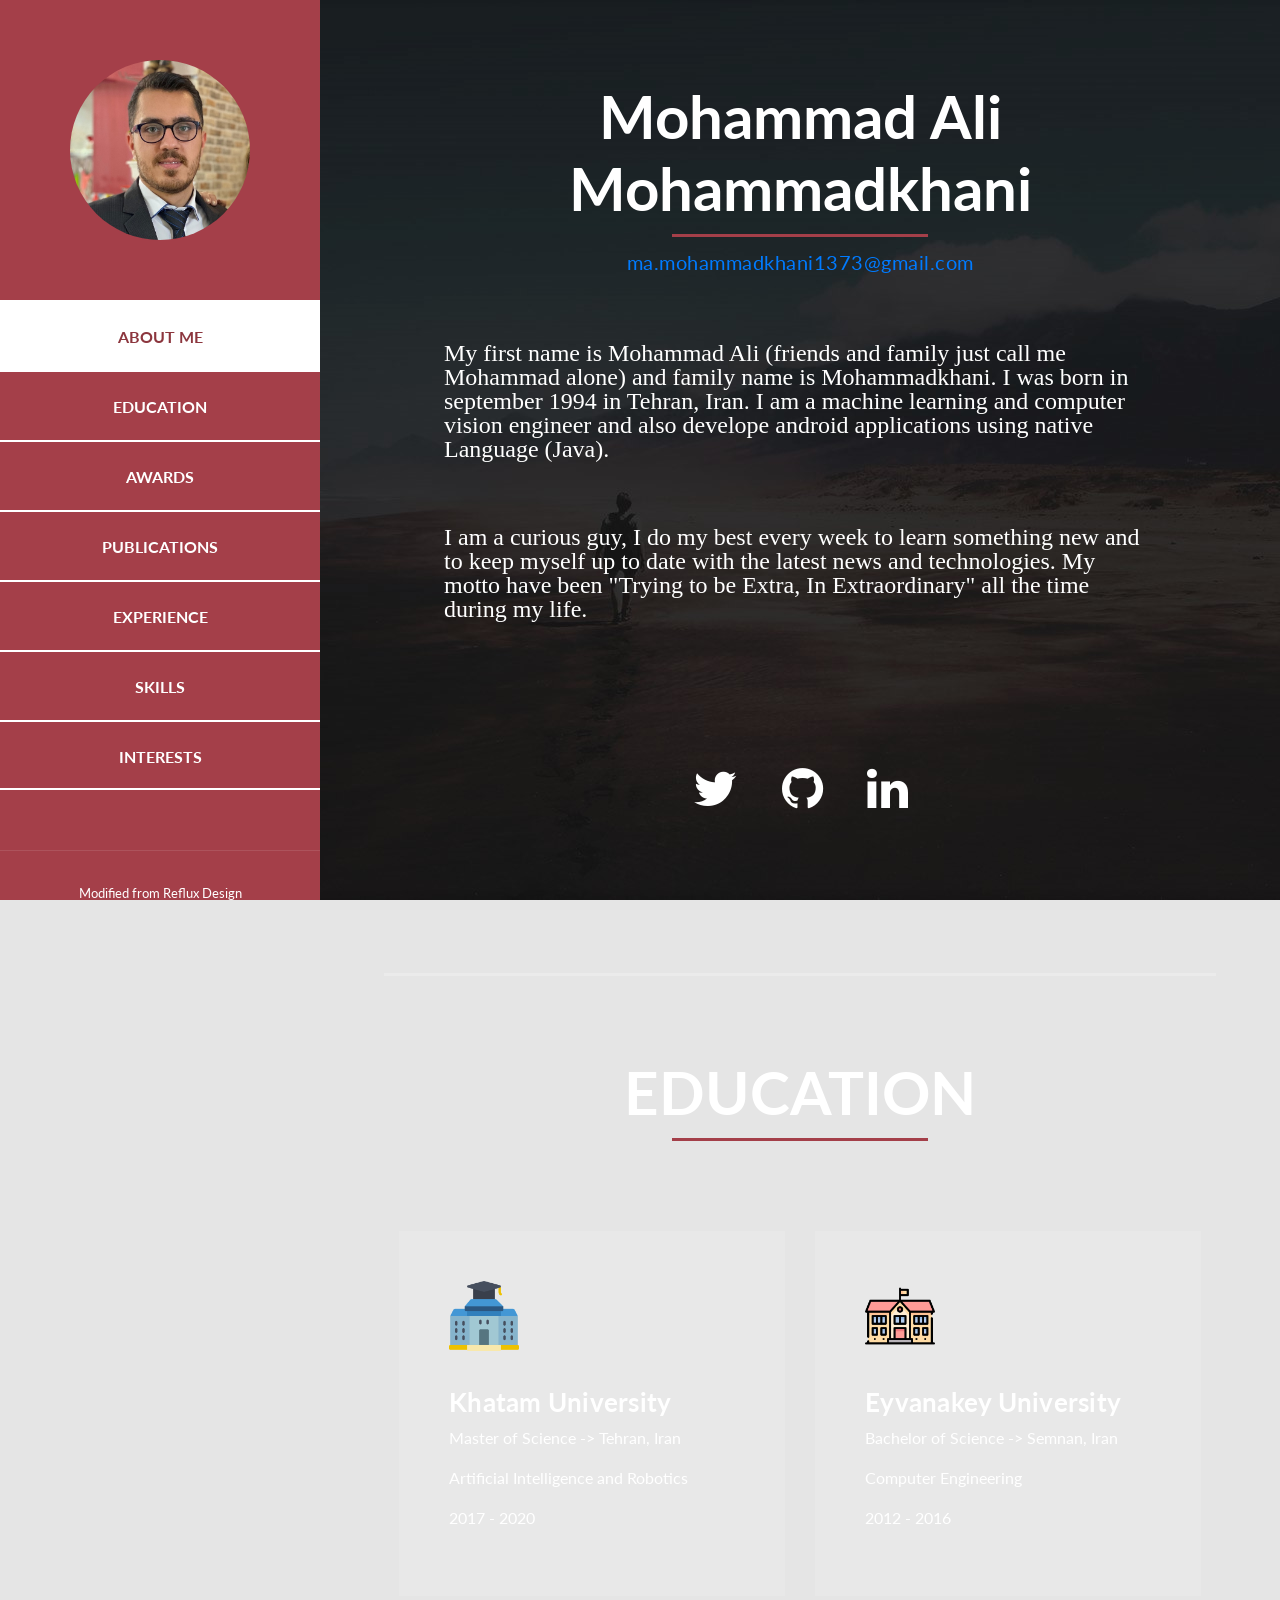
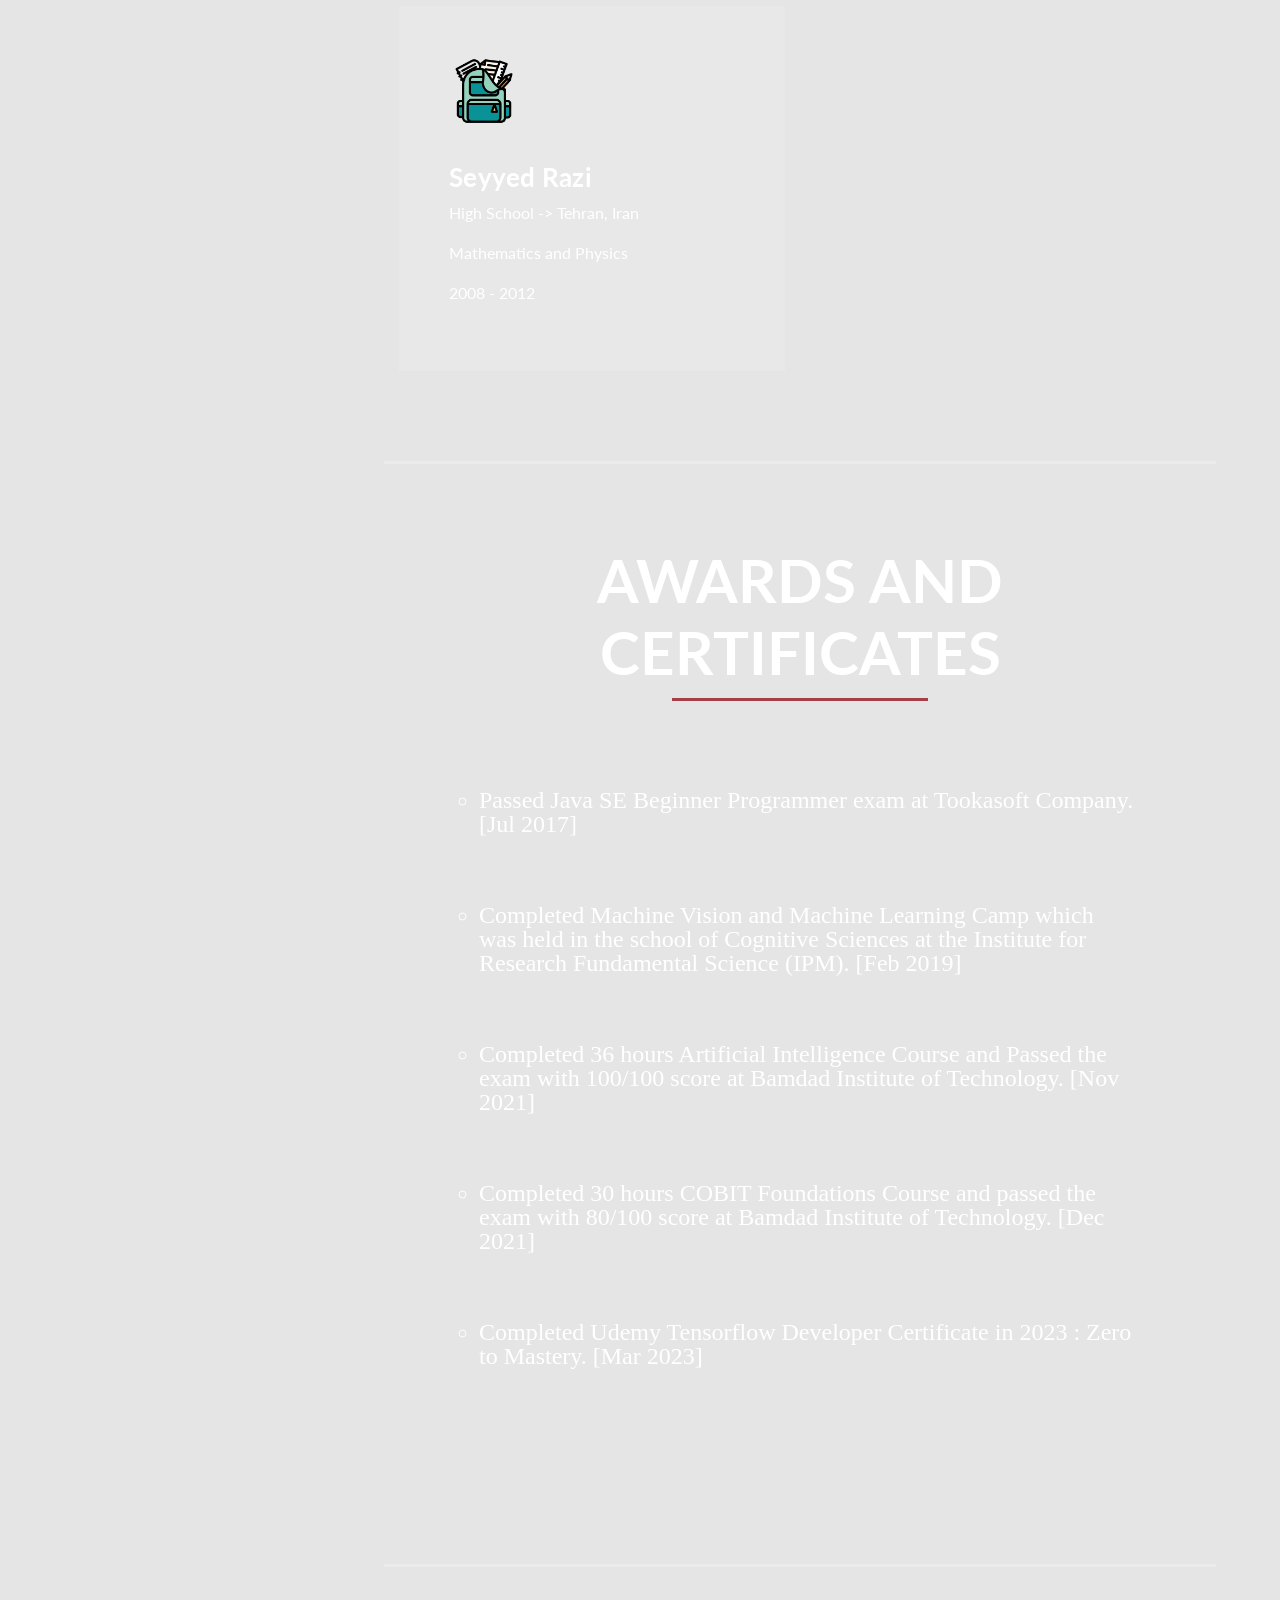
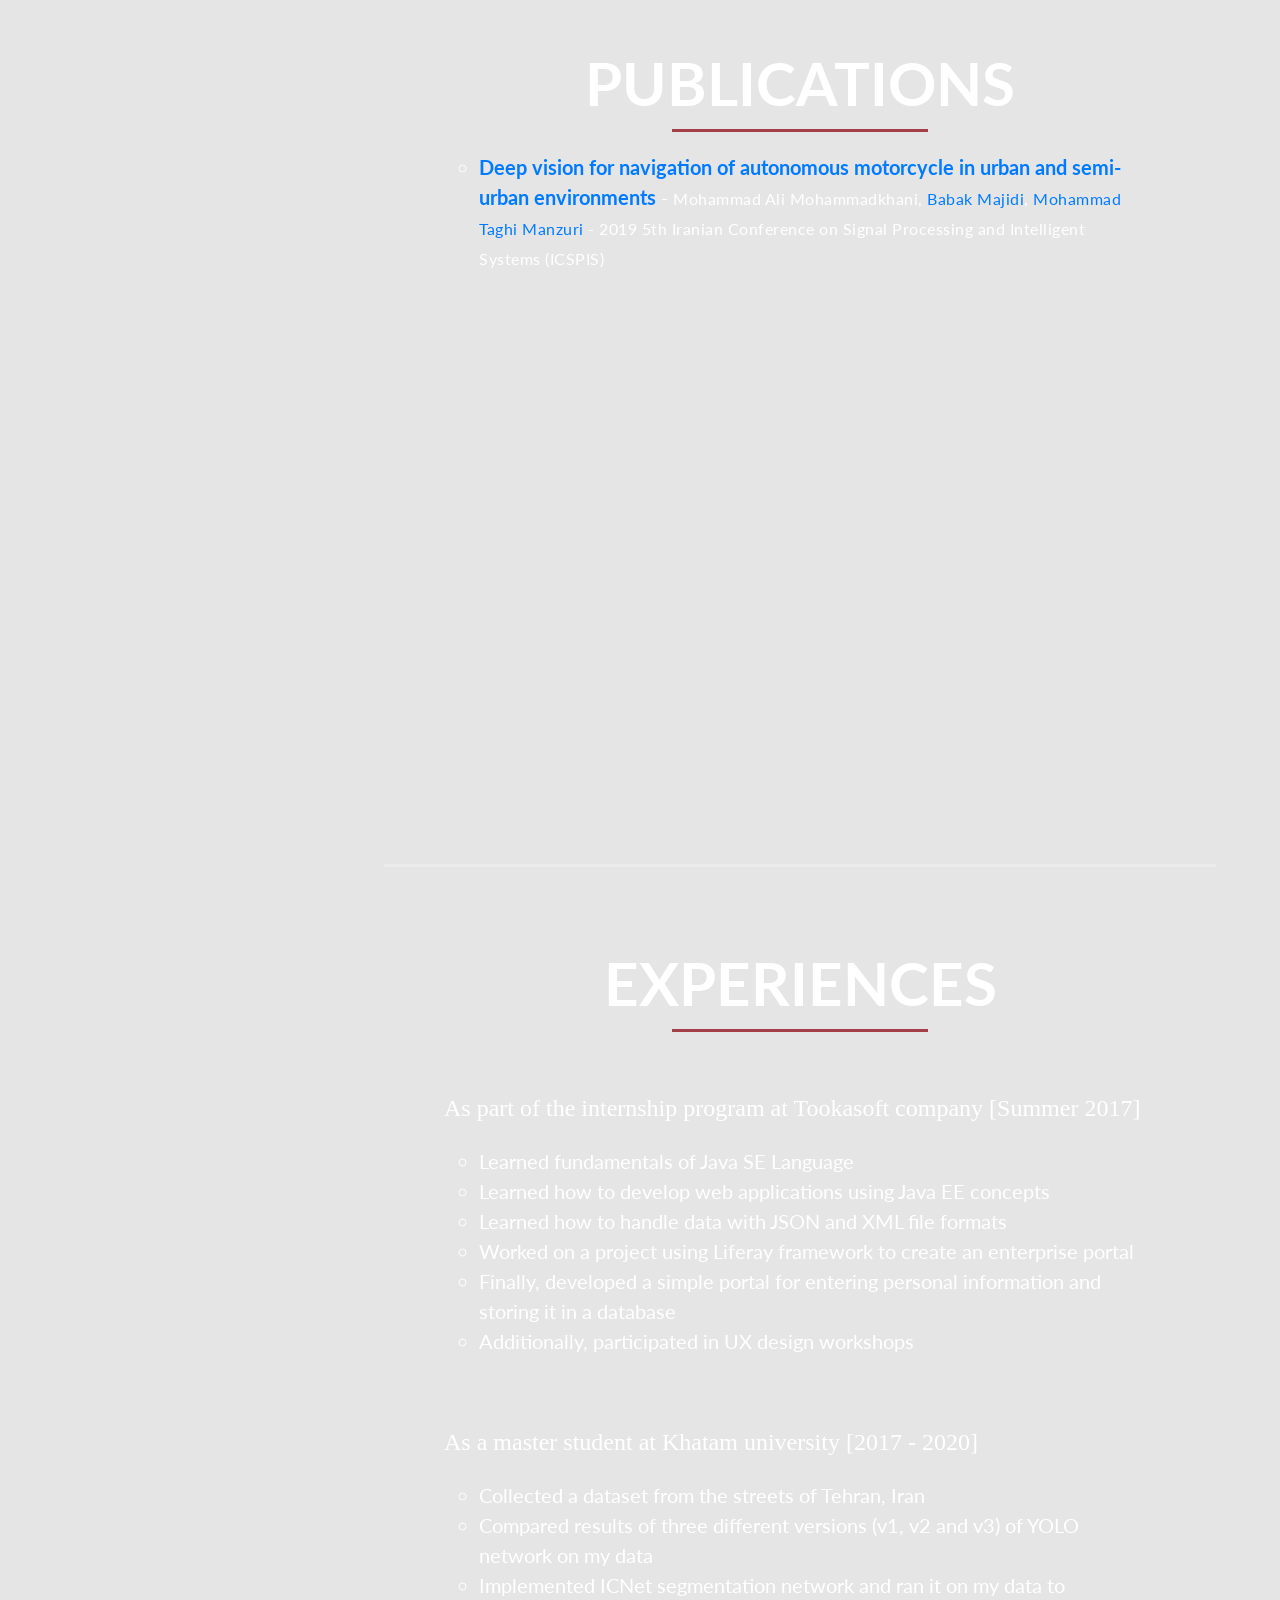
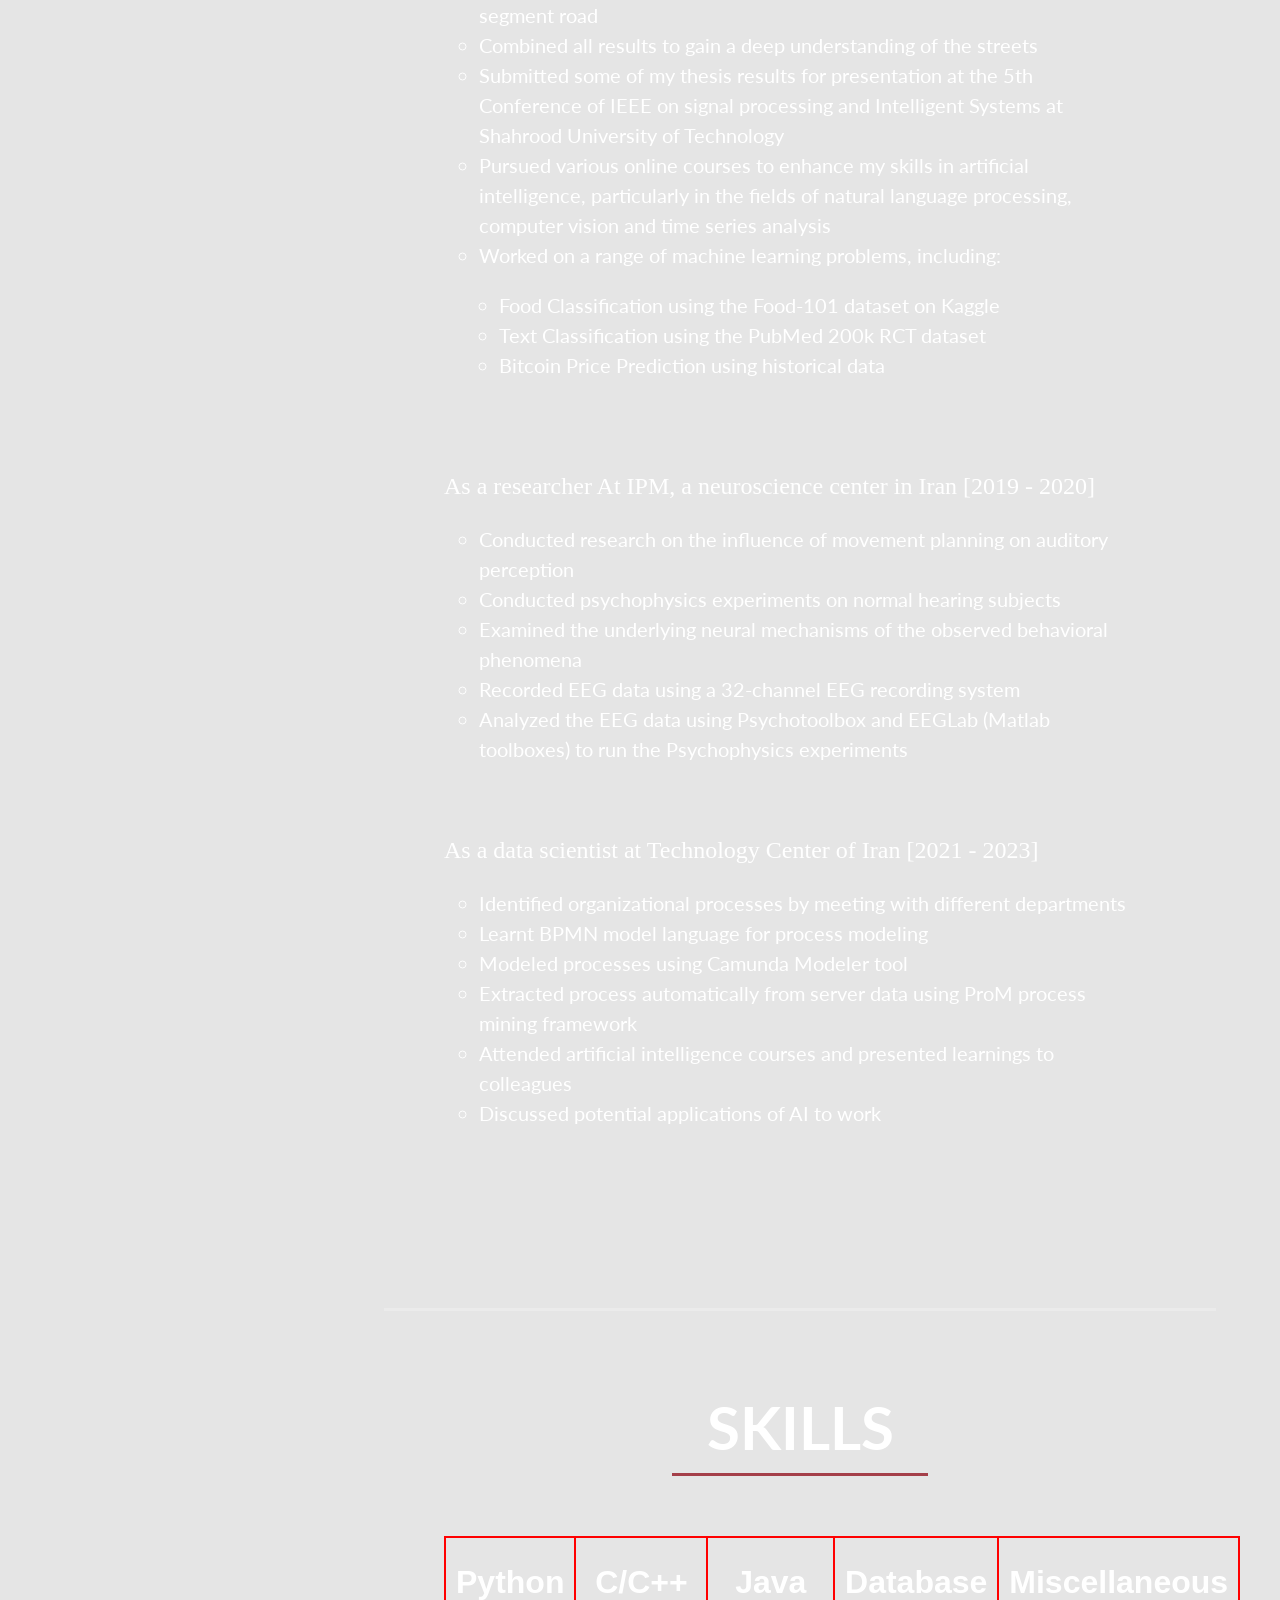
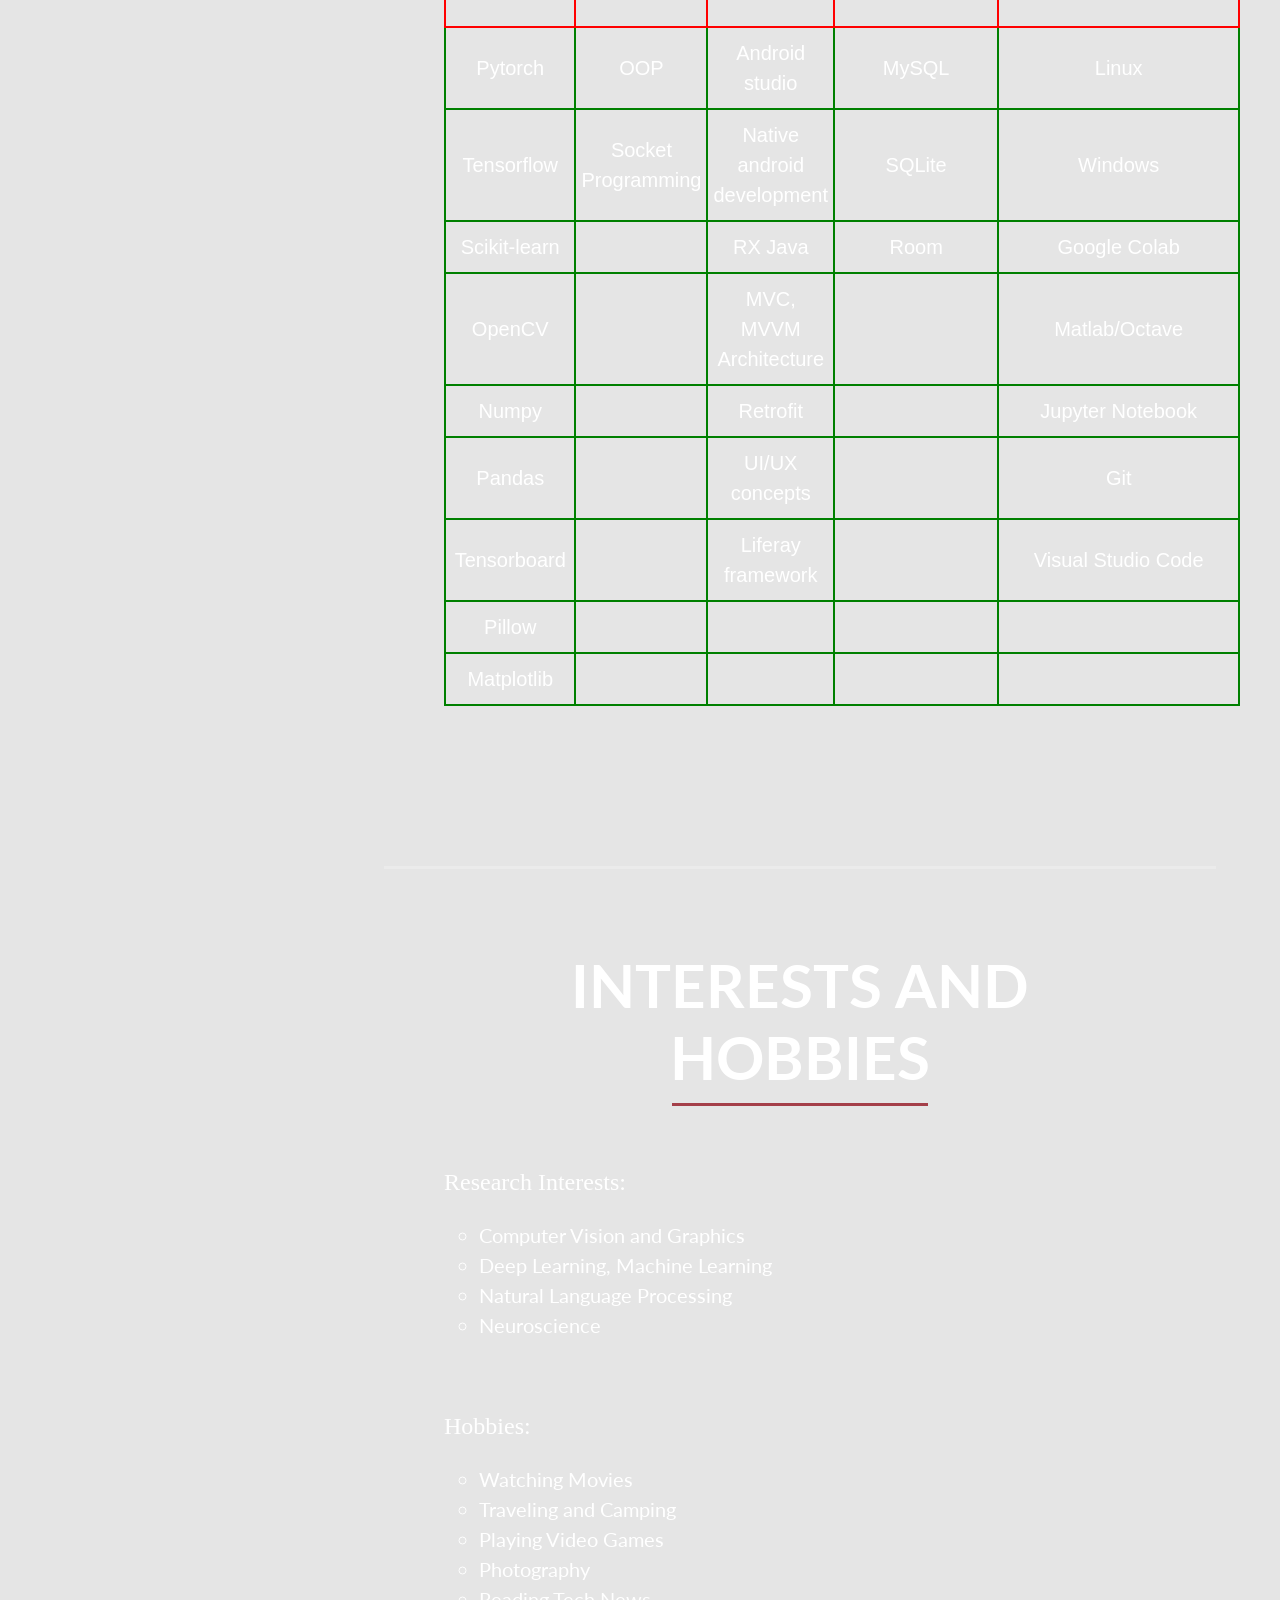
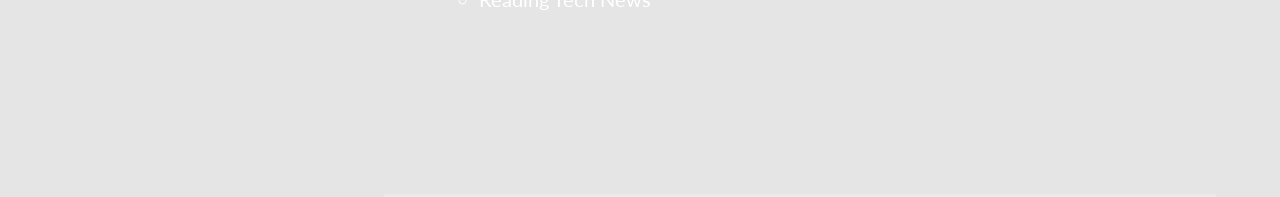
==== index.html @ 33ed76a0 "add personal webpage project" ====
<!DOCTYPE html>
<html lang="en">
  <head>
	
    <meta charset="utf-8" />
	
    <meta
      name="viewport"
      content="width=device-width, initial-scale=1, shrink-to-fit=no"
    />
    <meta name="description" content="" />
    <meta name="author" content="" />
    <link
      href="https://fonts.googleapis.com/css?family=Lato:100,300,400,700,900"
      rel="stylesheet"
    />

    <title>M.A Mohammadkhani</title>
	<link rel="shortcut icon" type="image/x-icon" href="assets/images/personal_icon.png" />
	
	
	
<!--
Reflux Template
https://templatemo.com/tm-531-reflux
-->
    <!-- Bootstrap core CSS -->
    <link href="vendor/bootstrap/css/bootstrap.min.css" rel="stylesheet" />

    <!-- Additional CSS Files -->
    <link rel="stylesheet" href="assets/css/fontawesome.css" />
    <link rel="stylesheet" href="assets/css/templatemo-style.css" />
    <link rel="stylesheet" href="assets/css/owl.css" />
    <link rel="stylesheet" href="assets/css/lightbox.css" />
  </head>

  <body>
    <div id="page-wraper">
      <!-- Sidebar Menu -->
      <div class="responsive-nav">
        <i class="fa fa-bars" id="menu-toggle"></i>
        <div id="menu" class="menu">
          <i class="fa fa-times" id="menu-close"></i>
          <div class="container">
            <div class="image">
              <a href="#"><img src="assets/images/author-image1.jpg" alt=""/></a>
            </div>
			
            <nav class="main-nav" role="navigation">
              <ul class="main-menu">
                <li><a href="#section1">ABOUT ME</a></li>
                <li><a href="#section2">EDUCATION</a></li>
                <li><a href="#section3">AWARDS</a></li>
				<li><a href="#section4">PUBLICATIONS</a></li>
                <li><a href="#section5">EXPERIENCE</a></li>
				<li><a href="#section6">SKILLS</a></li>
				<li><a href="#section7">INTERESTS</a></li>
              </ul>
            </nav>
			
            <div class="copyright-text">
              <p>Modified from Reflux Design</p>
            </div>
          </div>
        </div>
      </div>








    <section class="section about-me" data-section="section1">
    <div class="container">
          <div class="section-heading">
            <h2>Mohammad Ali Mohammadkhani</h2>
            <div class="line-dec"></div>
			<span><a href="mailto:ma.mohammadkhani1373@gmail.com">ma.mohammadkhani1373@gmail.com</a></span>

			
			<p>My first name is Mohammad Ali (friends and family just call me Mohammad alone) and family name is Mohammadkhani. I was born in september 1994 in Tehran, Iran.
			 I am a machine learning and computer vision engineer and also develope android applications using native Language (Java).</p>
			<p>I am a curious guy, I do my best every week to learn something new and to keep myself up to date with the latest news and technologies.
			  My motto have been "Trying to be Extra, In Extraordinary" all the time during my life.</p>
		  
				<a href = "https://twitter.com/Mamki434">
					<i class="fa fa-twitter" style="font-size:48px;color:white;margin-right:40px;margin-top:128px;"></i>
				</a>
				<a href = "https://github.com/mohammadAliMkh">
					<i class="fa fa-github" style="font-size:48px;color:white;margin-right:40px;text-align:bottom;"></i>
				</a>
				<a href="https://www.linkedin.com/in/mohammadali-mohammadkhani/">
					<i class="fa fa-linkedin" style="font-size:48px;color:white"></i>
				</a>
			
        </div>
      </section>






      <section class="section eduction" data-section="section2">
        <div class="container">
          <div class="section-heading">
            <h2>EDUCATION</h2>
            <div class="line-dec"></div>
   
          </div>
          <div class="row">
            <div class="col-md-6">
              <div class="service-item">
                <div class="first-service-icon service-icon"></div>
                <h4>Khatam University</h4>
				
                <p>Master of Science -> Tehran, Iran</p>
				<p>Artificial Intelligence and Robotics</p>
				<p>2017 - 2020</p>
				
              </div>
            </div>
            <div class="col-md-6">
              <div class="service-item">
                <div class="second-service-icon service-icon"></div>
                <h4>Eyvanakey University</h4>
                <p>Bachelor of Science -> Semnan, Iran</p>
				<p>Computer Engineering</p>
				<p>2012 - 2016</p>
              </div>
            </div>
            <div class="col-md-6">
              <div class="service-item">
                <div class="third-service-icon service-icon"></div>
                <h4>Seyyed Razi</h4>
                <p>High School -> Tehran, Iran</p>
				<p>Mathematics and Physics</p>
				<p>2008 - 2012</p>
              </div>
            </div>
            <div class="col-md-6">
          </div>
        </div>
      </section>
	  
	  
	  
	  
	  
	  
	  

      <section class="section awards" data-section="section3">
        <div class="container">
          <div class="section-heading">
            <h2>AWARDS AND CERTIFICATES</h2>
			<div class="line-dec"></div>
			
			<ul>
				<li><p>Passed Java SE Beginner Programmer exam at Tookasoft Company. [Jul 2017]</p></li>
				<li><p>Completed Machine Vision and Machine Learning Camp which was held in the school of Cognitive Sciences at the Institute for Research Fundamental Science (IPM). [Feb 2019]</p></li>
				<li><p>Completed 36 hours Artificial Intelligence Course and Passed the exam with 100/100 score at Bamdad Institute of Technology. [Nov 2021]</p></li>
				<li><p>Completed 30 hours COBIT Foundations Course and passed the exam with 80/100 score at Bamdad Institute of Technology. [Dec 2021]</p></li>
				<li><p>Completed Udemy Tensorflow Developer Certificate in 2023 : Zero to Mastery. [Mar 2023]</p></li>
			</ul>

      </section>


	  <section class="section publications" data-section="section4">
        <div class="container">
          <div class="section-heading">
            <h2>PUBLICATIONS</h2>
			<div class="line-dec"></div>
			
			<ul>
				<li><a href="https://ieeexplore.ieee.org/document/9066130"><strong>Deep vision for navigation of autonomous motorcycle in urban and semi-urban environments</strong></a>
				- <span style = "font-size:16px; font-style:bold;">Mohammad Ali Mohammadkhani, <a href = "https://scholar.google.com/citations?hl=en&user=pYp987UAAAAJ&view_op=list_works&sortby=pubdate">Babak Majidi</a>, <a href="https://scholar.google.com/citations?hl=en&user=NXYyxTMAAAAJ&view_op=list_works&sortby=pubdate">Mohammad Taghi Manzuri</a> - 2019 5th Iranian Conference on Signal Processing and Intelligent Systems (ICSPIS)</span></li>
			</ul>

      </section>




      <section class="section experience" data-section="section5">
        <div class="container">
          <div class="section-heading">
            <h2>EXPERIENCES</h2>
            <div class="line-dec"></div>
            
		<p>As part of the internship program at Tookasoft company [Summer 2017]</p>
			<ul>
				<li> Learned fundamentals of Java SE Language</li>
				<li> Learned how to develop web applications using Java EE concepts</li>
				<li> Learned how to handle data with JSON and XML file formats</li>
				<li> Worked on a project using Liferay framework to create an enterprise portal</li>
				<li> Finally, developed a simple portal for entering personal information and storing it in a database</li>
				<li> Additionally, participated in UX design workshops</li>
			</ul>
			
		<p>As a master student at Khatam university [2017 - 2020]</p>
			<ul>
				<li>Collected a dataset from the streets of Tehran, Iran</li>
				<li>Compared results of three different versions (v1, v2 and v3) of YOLO network on my data</li>
				<li>Implemented ICNet segmentation network and ran it on my data to segment road</li>
				<li>Combined all results to gain a deep understanding of the streets</li>
				<li>Submitted some of my thesis results for presentation at the 5th Conference of IEEE on signal processing and Intelligent Systems at Shahrood University of Technology</li>
				<li>Pursued various online courses to enhance my skills in artificial intelligence, particularly in the fields of natural language processing, computer vision and time series analysis</li>
				<li>Worked on a range of machine learning problems, including:</li>
				<ul>
				<li>Food Classification using the Food-101 dataset on Kaggle</li>
				<li>Text Classification using the PubMed 200k RCT dataset</li>
				<li>Bitcoin Price Prediction using historical data</li>
				</ul>
			</ul>
			
			<p>As a researcher At IPM, a neuroscience center in Iran [2019 - 2020]</p>
			<ul>
					<li>Conducted research on the influence of movement planning on auditory perception</li>
					<li>Conducted psychophysics experiments on normal hearing subjects</li>
					<li>Examined the underlying neural mechanisms of the observed behavioral phenomena</li>
					<li>Recorded EEG data using a 32-channel EEG recording system</li>
					<li>Analyzed the EEG data using Psychotoolbox and EEGLab (Matlab toolboxes) to run the Psychophysics experiments</li>
			</ul>
			<p>As a data scientist at Technology Center of Iran [2021 - 2023]</p>
			<ul>
					<li>Identified organizational processes by meeting with different departments</li>
					<li>Learnt BPMN model language for process modeling</li>
					<li>Modeled processes using Camunda Modeler tool</li>
					<li>Extracted process automatically from server data using ProM process mining framework</li>
					<li>Attended artificial intelligence courses and presented learnings to colleagues</li>
					<li>Discussed potential applications of AI to work</li>
			</ul>

					
      </section>
	  
	  
	  
	  
	  
	  <section class="section skill" data-section="section6">
        <div class="container">
          <div class="section-heading">
            <h2>SKILLS</h2>
            <div class="line-dec"></div>
			
			<style type="text/css">
.tg  {border-collapse:collapse;border-spacing:0;margin:auto; margin-top: 60px;}
.tg td{border-color:green;border-style:solid;border-width:2px;font-family:Arial, sans-serif;font-size:20px;
  overflow:hidden;padding:10px 5px;word-break:normal;}
.tg th{border-color:red;border-style:solid;border-width:2px;font-family:Arial, sans-serif;font-size:32px;
  font-weight:normal;overflow:hidden;padding:20px 10px;word-break:normal;}
.tg .tg-1wig{font-weight:bold;text-align:center;vertical-align:top}
.tg .tg-0lax{text-align:center;vertical-align:center}
</style>
<table class="tg">
<thead>
  <tr>
    <th class="tg-1wig">Python</th>
    <th class="tg-1wig">C/C++</th>
    <th class="tg-1wig">Java</th>
    <th class="tg-1wig">Database</th>
    <th class="tg-1wig">Miscellaneous</th>
  </tr>
</thead>
<tbody>
  <tr>
    <td class="tg-0lax">Pytorch</td>
    <td class="tg-0lax">OOP</td>
    <td class="tg-0lax">Android studio</td>
    <td class="tg-0lax">MySQL</td>
    <td class="tg-0lax">Linux</td>
  </tr>
  <tr>
    <td class="tg-0lax">Tensorflow</td>
    <td class="tg-0lax">Socket Programming</td>
    <td class="tg-0lax">Native android development</td>
    <td class="tg-0lax">SQLite</td>
    <td class="tg-0lax">Windows</td>
  </tr>
  <tr>
    <td class="tg-0lax">Scikit-learn</td>
    <td class="tg-0lax"></td>
    <td class="tg-0lax">RX Java</td>
    <td class="tg-0lax">Room</td>
    <td class="tg-0lax">Google Colab</td>
  </tr>
  <tr>
    <td class="tg-0lax">OpenCV</td>
    <td class="tg-0lax"></td>
    <td class="tg-0lax">MVC, MVVM Architecture</td>
    <td class="tg-0lax"></td>
    <td class="tg-0lax">Matlab/Octave</td>
  </tr>
  <tr>
    <td class="tg-0lax">Numpy</td>
    <td class="tg-0lax"></td>
    <td class="tg-0lax">Retrofit</td>
    <td class="tg-0lax"></td>
    <td class="tg-0lax">Jupyter Notebook</td>
  </tr>
  <tr>
    <td class="tg-0lax">Pandas</td>
    <td class="tg-0lax"></td>
    <td class="tg-0lax">UI/UX concepts</td>
    <td class="tg-0lax"></td>
    <td class="tg-0lax">Git</td>
  </tr>
  <tr>
    <td class="tg-0lax">Tensorboard</td>
    <td class="tg-0lax"></td>
    <td class="tg-0lax">Liferay framework</td>
    <td class="tg-0lax"></td>
    <td class="tg-0lax">Visual Studio Code</td>
  </tr>
  <tr>
    <td class="tg-0lax">Pillow</td>
    <td class="tg-0lax"></td>
    <td class="tg-0lax"></td>
    <td class="tg-0lax"></td>
    <td class="tg-0lax"></td>
  </tr>
  <tr>
    <td class="tg-0lax">Matplotlib</td>
    <td class="tg-0lax"></td>
    <td class="tg-0lax"></td>
    <td class="tg-0lax"></td>
    <td class="tg-0lax"></td>
  </tr>
</tbody>
</table>


            
      </section>
	  
	  <section class="section Interest" data-section="section7">
        <div class="container">
          <div class="section-heading">
            <h2>INTERESTS AND HOBBIES</h2>
            <div class="line-dec"></div>
			
			<p>Research Interests:</p>
			<ul>
				<li>Computer Vision and Graphics</li>
				<li>Deep Learning, Machine Learning</li>
				<li>Natural Language Processing</li>
				<li>Neuroscience</li>
			</ul>
			
		<p>Hobbies:</p>
			<ul>
				<li>Watching Movies</li>
				<li>Traveling and Camping</li>
				<li>Playing Video Games</li>
				<li>Photography</li>
				<li>Reading Tech News</li>
			</ul>

      </section>
	  
	  
	  
    </div>

    <!-- Scripts -->
    <!-- Bootstrap core JavaScript -->
    <script src="vendor/jquery/jquery.min.js"></script>
    <script src="vendor/bootstrap/js/bootstrap.bundle.min.js"></script>

    <script src="assets/js/isotope.min.js"></script>
    <script src="assets/js/owl-carousel.js"></script>
    <script src="assets/js/lightbox.js"></script>
    <script src="assets/js/custom.js"></script>
    <script>
      //according to loftblog tut
      $(".main-menu li:first").addClass("active");

      var showSection = function showSection(section, isAnimate) {
        var direction = section.replace(/#/, ""),
          reqSection = $(".section").filter(
            '[data-section="' + direction + '"]'
          ),
          reqSectionPos = reqSection.offset().top - 0;

        if (isAnimate) {
          $("body, html").animate(
            {
              scrollTop: reqSectionPos
            },
            800
          );
        } else {
          $("body, html").scrollTop(reqSectionPos);
        }
      };

      var checkSection = function checkSection() {
        $(".section").each(function() {
          var $this = $(this),
            topEdge = $this.offset().top - 80,
            bottomEdge = topEdge + $this.height(),
            wScroll = $(window).scrollTop();
          if (topEdge < wScroll && bottomEdge > wScroll) {
            var currentId = $this.data("section"),
              reqLink = $("a").filter("[href*=\\#" + currentId + "]");
            reqLink
              .closest("li")
              .addClass("active")
              .siblings()
              .removeClass("active");
          }
        });
      };

      $(".main-menu").on("click", "a", function(e) {
        e.preventDefault();
        showSection($(this).attr("href"), true);
      });

      $(window).scroll(function() {
        checkSection();
      });
    </script>
  </body>
</html>
---- assets/css/templatemo-style.css ----
/*

Reflux Template

https://templatemo.com/tm-531-reflux

*/

@import url(fontawesome.css);
@import url("https://fonts.googleapis.com/css?family=Lato:100,300,400,700,900");
body {
    font-family: 'Lato', sans-serif;
}

#page-wraper {
    background: url(../images/page-bg.jpg) no-repeat center center fixed;
    -webkit-background-size: cover;
    -moz-background-size: cover;
    -o-background-size: cover;
    background-size: cover;
    width: 100%;
	background-color:rgba(0 , 0 , 0 , 0.1);
}

/* Basic */

body {
    overflow-x: hidden;
}

input,
select,
textarea {
    outline: none;
}

a,
a:hover {
    text-decoration: none;
}

p {
    font-size: 16px;
    line-height: 24px;
    color: #fff;
}

h4 {
    font-size: 26px;
    font-weight: 700;
    color: #fff;
    letter-spacing: 0.25px;
}

img {
    width: 100%;
    overflow: hidden;
}

ul {
    padding: 0px;
    margin: 0px;

}



html {
    -webkit-box-sizing: border-box;
    -moz-box-sizing: border-box;
    box-sizing: border-box;
}

*,
*:before,
*:after {
    -webkit-box-sizing: inherit;
    -moz-box-sizing: inherit;
    box-sizing: inherit;
}

.clearfix {
    zoom: 1;
}

.clearfix:before,
.clearfix:after {
    content: "";
    display: table;
}

.clearfix:after {
    clear: both;
}

.container {
    margin: 0 auto;
}

.main-nav {
    text-align: center;
}

.main-nav li:last-child a {
    border-bottom: 2px solid #fff;
}

.main-nav li {
    display: block;
}

.main-nav li a {
    height: 70px;
    line-height: 70px;
    display: inline-block;
    font-size: 16px;
    font-weight: 700;
    color: #fff;
    width: 100%;
    transition: all 0.5s;
    border-top: 2px solid #fff;
}

.main-nav li:hover a,
.main-nav li.active a {
    background: #fff;
    color: #8c363e;
}

/* Sidebar Menu */

.menu .image {
    margin-top: 60px;
	margin-bottom:60px;
}

.menu .image img {
    width: 180px;
    height: 180px;
    border-radius: 50%;
    text-align: center;
}

.menu .author-content {
    margin: 40px 0px 60px 0px;
}

.menu .author-content h4 {
    margin-bottom: 0px;
}

.menu .author-content span {
    font-size: 13px;
    font-style: italic;
    color: #fff;
}

.menu .social-network {
    margin-top: 60px;
}

.menu .social-network ul li {
    margin: 0 3px;
}

.menu .social-network ul li a {
    width: 40px;
    height: 40px;
    display: inline-block;
    text-align: center;
    line-height: 40px;
    background-color: rgba(0, 0, 0, 0.2);
    color: #fff;
    font-size: 14px;
    transition: all 0.5s;
}

.menu .social-network ul li a:hover {
    background-color: #fff;
    color: #a43f49;
}

.menu .copyright-text {
    position: relative;
    margin-top: 60px;
}

.menu .copyright-text p {
    border-top: 1px solid rgba(250, 250, 250, 0.1);
    display: inline-block;
    width: 100%;
    padding-left: 30px;
    padding-right: 30px;
    padding-top: 30px;
    font-size: 13px;
}

.menu:before,
.menu:after {
    content: "";
    display: table;
}

.menu:after {
    clear: both;
}

.menu a {
    text-decoration: none;
    color: inherit;
}

.menu {
    text-align: center;
}

.menu::-webkit-scrollbar {
    display: none;
}

.menu {
    left: 10%;
  -webkit-transition: -webkit-transform 233ms cubic-bezier(0, 0, 0.21, 1);
  -webkit-overflow-scrolling: touch;
  background-color: #a43f49;
  box-sizing: border-box;
  height: 100vh;  
  max-height: 100vh !important;
  max-width: 80vw !important;
  min-width: 45px !important;
  outline: none;
  overflow-x: hidden !important;
  overflow-y: auto !important;
  padding: 0;
  position: fixed !important;
  top: calc(0px);  
  width: 20%;
  will-change: transform;
  z-index: 9999 !important;
}

.menu-toggle {
  color: #fff;
  cursor: pointer;
  font-size: 25px;
  position: fixed;
  right: 25px;
  top: 25px;
}

#menu-toggle {
    z-index: 999;
    cursor: pointer;
    position: fixed;
    top: 0;
    left: 0;
    color: #a43f49;
    background-color: #fff;
    width: 60px;
    height: 60px;
    text-align: center;
    display: inline-block;
    line-height: 60px;
}

.menu-close {
  cursor: pointer;
}

#menu-close {
    cursor: pointer;
    text-align: right;
    color: #a43f49;
    background-color: #fff;
    width: 100%;
    height: 60px;
    text-align: center;
    display: inline-block;
    line-height: 60px;
}


/* Section */

.section {
    color: #fff;
    width: 55%;
    right: 10%;
    left: 35%;
    position: relative;
    min-height: 100vh;
    padding-bottom: 80px;
    border-bottom: 3px solid rgba(250, 250, 250, 0.25);
}
.section-heading ul {
    padding: 10px;
    margin: 10px;
	text-align:left;
	font-size:20px;
}

.section-heading ul li {
	margin-left:15px;
	text-align:left;
	list-style:circle;
}

.section-heading {
    text-align: center;
    padding: 80px 45px;
}



.section-heading h2 {
    font-size: 60px;
    font-weight: 700;
    color: #fff;
}	

.section-heading p {
	text-align:left;
	font-family:italic;
	margin-top: 64px;
    font-size: 24px;
    font-weight: 16;
    color: #fff;
}

.section-heading .line-dec {
    width: 256px;
    height: 3px;
    background-color: #a43f49;
    margin: 10px auto;
}

.section-heading span {
    margin-top: 5px;
    font-size: 20px;
    color: #fff;
    letter-spacing: 0.5px;
}


/* Buttons */

.white-button a {
    display: inline-block;
    padding: 12px 20px;
    background-color: #fff;
    color: #a43f49;
    font-size: 13px;
    font-weight: 800;
    letter-spacing: 0.5px;
    text-transform: uppercase;
    transition: all 0.5s;
}

.white-button a:hover {
    background-color: #a43f49;
    color: #fff;
}

button {
    display: inline-block;
    padding: 10px 20px;
    background-color: #fff;
    color: #a43f49;
    font-size: 12px;
    font-weight: 800;
    letter-spacing: 0.5px;
    text-transform: uppercase;
    transition: all 0.5s;
    border: none;
    outline: none;
    cursor: pointer;
}

button:hover {
    outline: none;
    background-color: #a43f49;
    color: #fff;
}


/* Left & Right Post */

.right-image-post {
    margin-top: 60px;
    padding-top: 60px;
    border-top: 2px solid rgba(250, 250, 250, 0.1);
}

.left-image img,
.right-image img {
    border-radius: 5px;
}

.right-image-post h4,
.left-image-post h4 {
    margin-top: 30px;
}

.right-image-post p,
.left-image-post p {
    margin-top: 20px;
}

.right-image-post .white-button,
.left-image-post .white-button {
    margin-top: 30px;
}


/* Services */

.my-services .col-md-6 {
    padding-left: 5px;
    padding-right: 5px;
}

.service-item {
    margin-bottom: 10px;
    padding: 50px;
    background-color: rgba(250, 250, 250, 0.1);
    transition: all 0.5s;
}

.service-item h4 {
    transition: all 0.5s;
}

.service-item p {
    transition: all 0.5s;
}

.service-item:hover {
    background-color: rgba(250, 250, 250, 1);
}

.service-item:hover h4 {
    color: #1e1e1e;
}

.service-item:hover p {
    color: #4a4a4a;
}

.service-item .service-icon {
    width: 70px;
    height: 70px;
    display: inline-block;
    margin-bottom: 30px;
    background-size: cover;
    background-repeat: no-repeat;
    transition: all 0.5s;
}

.service-item .first-service-icon {
    background-image: url(../images/first-white-icon.png);
}

.service-item:hover .first-service-icon {
    background-image: url(../images/first-main-icon.png);
}

.service-item .second-service-icon {
    background-image: url(../images/second-white-icon.png);
}

.service-item:hover .second-service-icon {
    background-image: url(../images/second-main-icon.png);
}

.service-item .third-service-icon {
    background-image: url(../images/third-white-icon.png);
}

.service-item:hover .third-service-icon {
    background-image: url(../images/third-main-icon.png);
}

.service-item .fourth-service-icon {
    background-image: url(../images/fourth-white-icon.png);
}

.service-item:hover .fourth-service-icon {
    background-image: url(../images/fourth-main-icon.png);
}


/* My Work */

section.my-work .section-heading {
    text-align: center;
    padding: 80px 45px 50px 45px;
}

.isotope-wrapper {
    position: relative;
    width: 100%;
    margin: auto;
}

.isotope-toolbar input[type="radio"] {
    display: none;
}

.isotope-toolbar span {
    text-transform: capitalize;
    display: inline-block;
    margin-right: 15px;
    padding-bottom: 3px;
    font-size: 15px;
    font-weight: 700;
    border-bottom: 2px solid transparent;
    transform: ease-in-out 0.5s;
    cursor: pointer;
}

.isotope-toolbar input[type="radio"]:checked + span {
    color: #a43f49;
    border-bottom: 2px solid #a43f49;
}

.isotope-box {
    position: relative;
    width: 100%;
}

.isotope-toolbar {
    text-align: center;
    margin: 10px;
}

.isotope-toolbar p {
    border-top: 1px solid #fff;
    padding-top: 15px;
}

.isotope-toolbar a {
    color: #fff;
}

.isotope-item {
    position: relative;
    width: 48%;
    margin: 1%;
    border-bottom: 2px solid rgba(250,250,250,0.1);
    padding-bottom: 30px;
    margin-bottom: 30px;
}

.isotope-item img {
    top: 0;
    left: 0;
    width: 100%;
    height: 100%;
    border-radius: 5px;
}

.lazyload {
    background: #f7f7f7;
}

.lazyloading {
    background: #f7f7f7 url(//afarkas.github.io/lazysizes/assets/imgs/loader.gif) no-repeat center;
    min-height: 60px;
}

figure.snip1321 {
  overflow: hidden;
  text-align: center;
  -webkit-perspective: 50em;
  perspective: 50em;
}
figure.snip1321 * {
  -webkit-box-sizing: padding-box;
  box-sizing: padding-box;
  -webkit-transition: all 0.2s ease-out;
  transition: all 0.2s ease-out;
}
figure.snip1321 figcaption {
  top: 50%;
  left: 20px;
  right: 20px;
  position: absolute;
  opacity: 0;
  z-index: 1;
}
figure.snip1321 h4 {
    margin-top: 15px;
  margin-bottom: 5px;
  color: #232323;
}
figure.snip1321 span {
    font-size: 14px;
    font-style: italic;
    display: block;
    color: #7a7a7a;
}
figure.snip1321 i {
  position: relative!important;
  font-size: 18px;
  background-color: #a43f49;
  width: 40px;
  height: 40px;
  display: inline-block;
  text-align: center;
  line-height: 40px;
  border-radius: 5px;
  color: #fff;
}
figure.snip1321:after {
  background-color: #ffffff;
  position: absolute;
  content: "";
  display: block;
  top: 20px;
  left: 20px;
  right: 20px;
  bottom: 20px;
  -webkit-transition: all 0.4s ease-in-out;
  transition: all 0.4s ease-in-out;
  -webkit-transform: rotateX(-90deg);
  transform: rotateX(-90deg);
  -webkit-transform-origin: 50% 50%;
  -ms-transform-origin: 50% 50%;
  transform-origin: 50% 50%;
  opacity: 0;
}
figure.snip1321 a {
  left: 0;
  right: 0;
  top: 0;
  bottom: 0;
  z-index: 1;
}
figure.snip1321:hover figcaption,
figure.snip1321.hover figcaption {
  -webkit-transform: translateY(-50%);
  transform: translateY(-50%);
  opacity: 1;
  -webkit-transition-delay: 0.2s;
  transition-delay: 0.2s;
}
figure.snip1321:hover:after,
figure.snip1321.hover:after {
  -webkit-transform: rotateX(0);
  transform: rotateX(0);
  opacity: 0.9;
}


/* Contact Me */

section.contact-me {
    border-bottom: none;
}

#contact input {
    background-color: rgba(250,250,250,0.1);
    border: 1px solid rgba(250,250,250,1);
    border-radius: 0px;
    margin-bottom: 30px;
    color: #fff;
    font-size: 14px;
    height: 40px;
    line-height: 40px;
    width: 100%;
    padding-left: 15px;
}

#contact input:focus {
    outline: none;
    box-shadow: none;
}

#contact textarea {
    background-color: rgba(250,250,250,0.1);
    border: 1px solid rgba(250,250,250,1);
    border-radius: 0px;
    margin-bottom: 30px;
    color: #fff;
    font-size: 14px;
    height: 180px;
    max-height: 220px;
    line-height: 40px;
    width: 100%;
    padding-left: 15px;
}

#contact textarea:focus {
    outline: none;
    box-shadow: none;
}

#contact {
    text-align: center;
}

@media screen and (max-width: 1680px) {
    .menu {
        left: 5%;
    }

    .section {
        color: #fff;
        width: 65%;
        right: 5%;
        left: 30%;
    }
}

@media screen and (max-width: 1680px) and (min-width: 846px) { 
    .menu .social-network ul li a {
        width: 80px;
        height: 36px;
        line-height: 36px;
    }

    .menu .social-network ul li {
        margin: 0;
    }

    .menu .image {
        margin-top: 60px;
    }
}

@media screen and (max-width: 1280px) {
    .menu {
        left: 0%;
    }

    .right-image-post h4,
    .left-image-post h4 {
        margin-top: 0px;
    }

    .right-image-post p,
    .left-image-post p {
        margin-top: 15px;
    }

    .right-image-post .white-button,
    .left-image-post .white-button {
        margin-top: 25px;
    }

}

.menu .container {
    padding-left: 0;
    padding-right: 0;
}

@media screen and (max-width: 1280px) and (min-width: 846px) {
    .menu {
        width: 25%;
    }
}

#menu-toggle,
#menu-close {
    display: none;
}  

@media screen and (max-width: 845px) {        
    #menu-toggle,
    #menu-close {
        display: inline-block;
    }    

    .menu {        
        width: 320px;
        -webkit-transform: translateX(-100%) !important;
        transform: translateX(-100%) !important;
        transition: -webkit-transform 233ms cubic-bezier(0, 0, 0.21, 1);
        transition: transform 233ms cubic-bezier(0, 0, 0.21, 1);
        transition: transform 233ms cubic-bezier(0, 0, 0.21, 1), -webkit-transform 233ms cubic-bezier(0, 0, 0.21, 1);
    }

    .menu .image {
        margin-top: 40px;        
    }

    .menu .image img {
        width: 120px;
        height: 120px;
    }

    .menu .author-content {
        margin: 20px 0px 40px 0px;
    }

    .menu .container {
        padding-left: 15px;
        padding-right: 15px;
    }

    .menu.open {
        display: inline-block;
        -webkit-transform: translateX(0) !important;
                transform: translateX(0) !important;
    }

    .responsive-nav {
        display: inline-block;
    }
    .section {
        width: 94%;
        right: 3%;
        left: 3%;
    }
    .isotope-item {
        width: 94%;
        margin: 3%;
    }
    .left-image-post img {
        margin-bottom: 30px;
    }
    .right-image-post img {
        margin-top: 30px;
    }
    .isotope-item {
        border-bottom: none;
        text-align: center;
    }
    .isotope-toolbar {
        margin-bottom: 20px;
    }
}
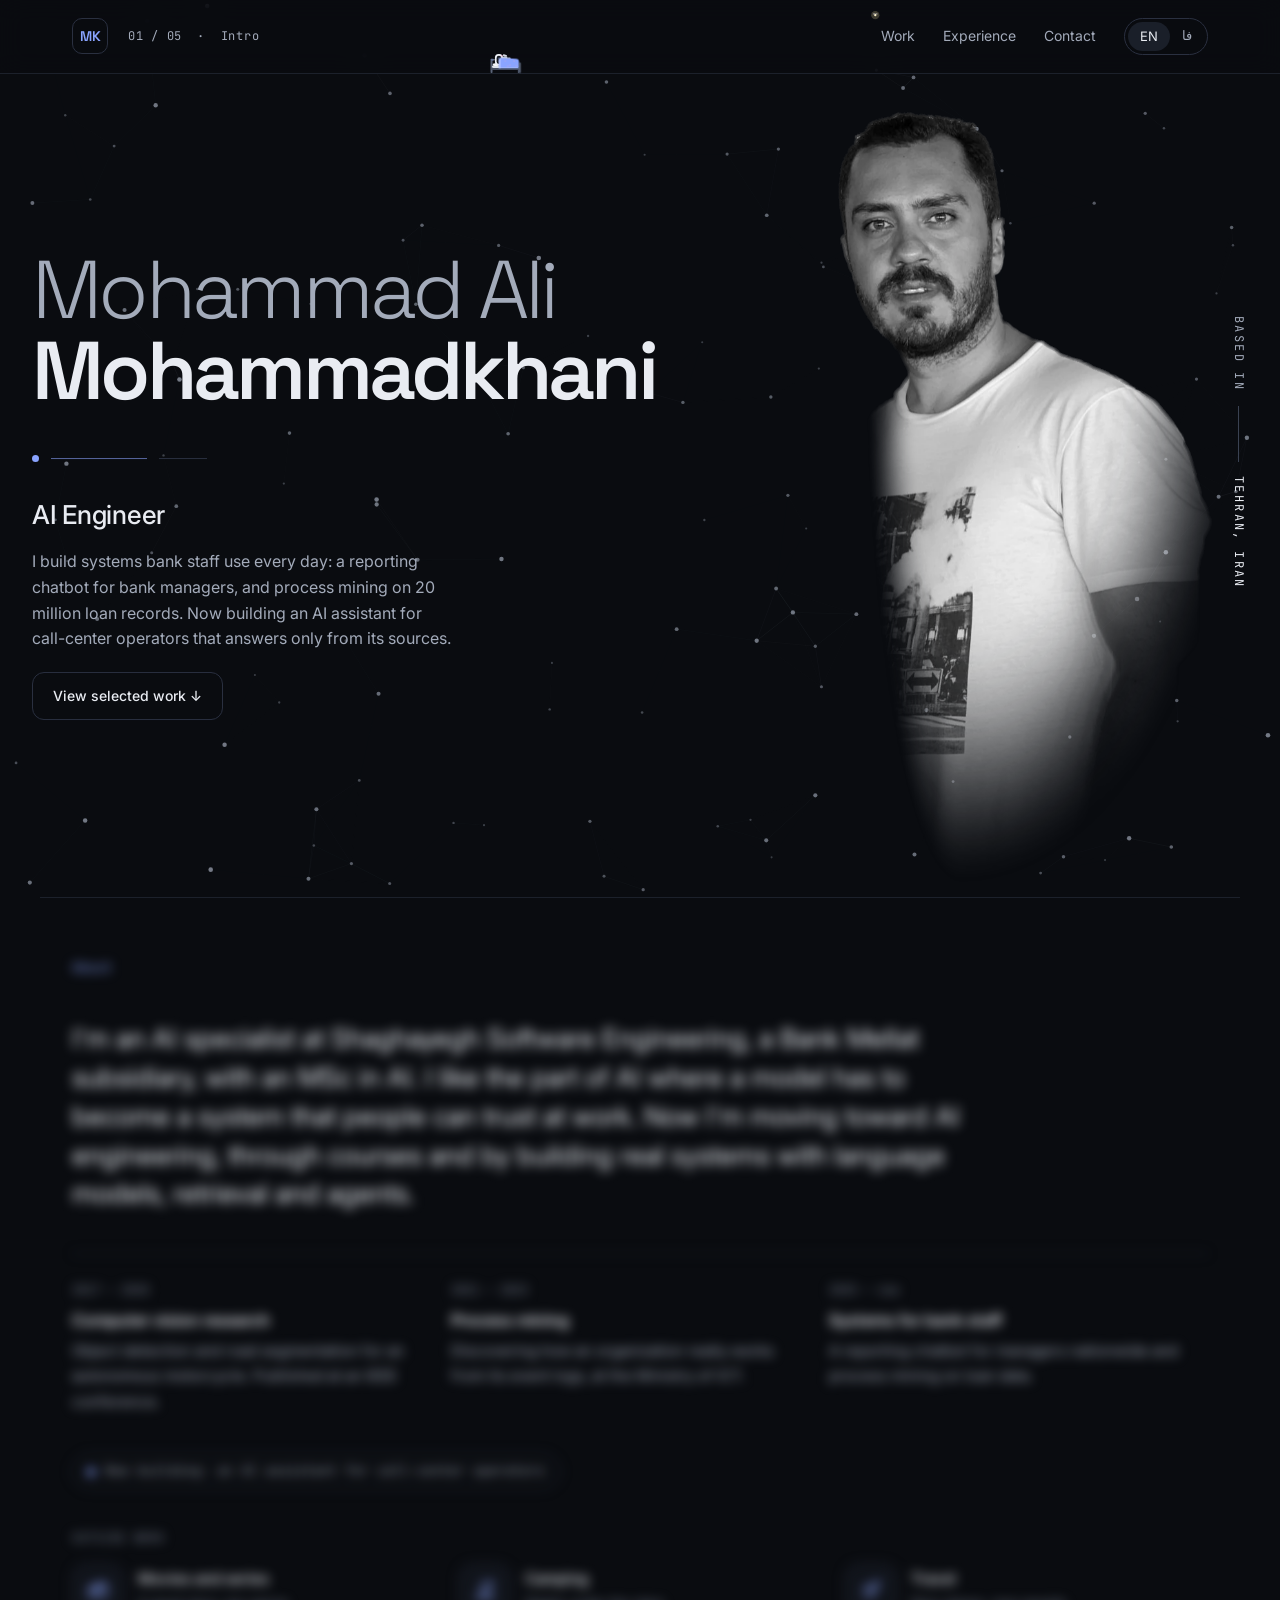
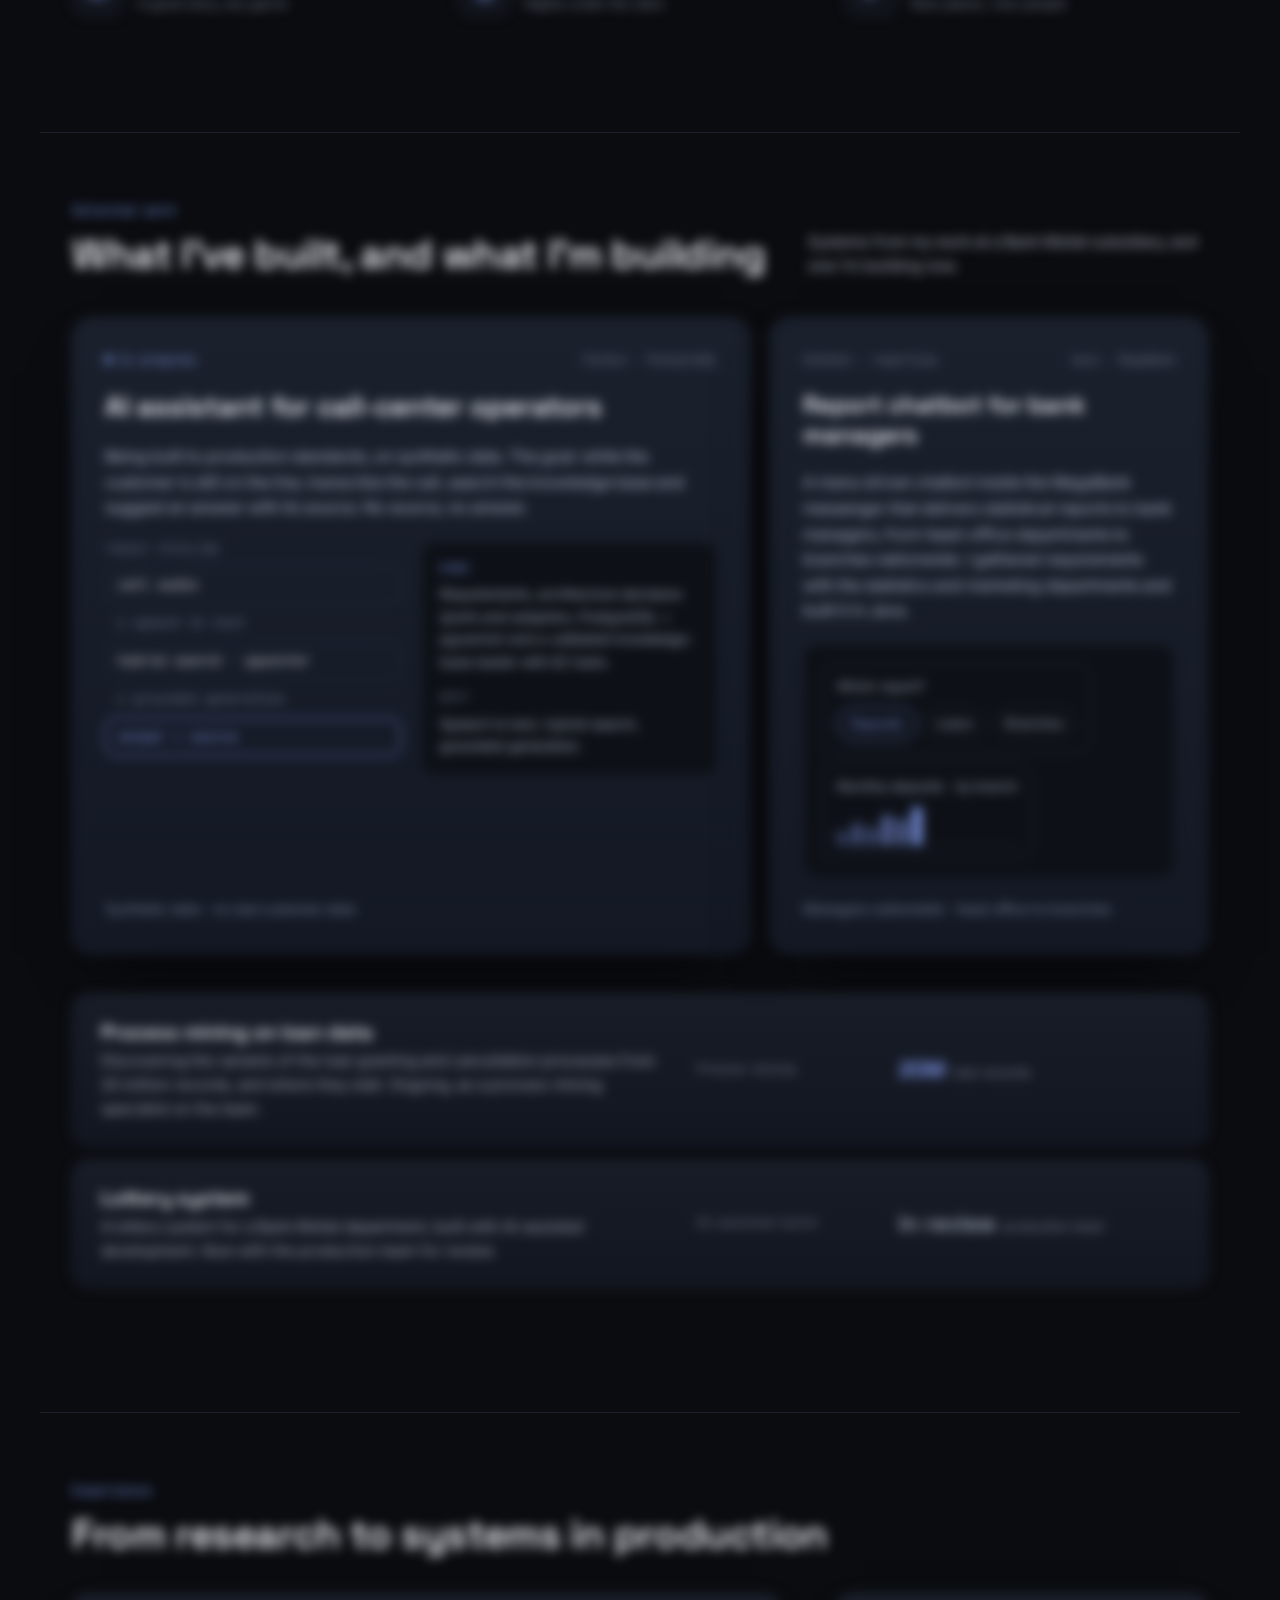
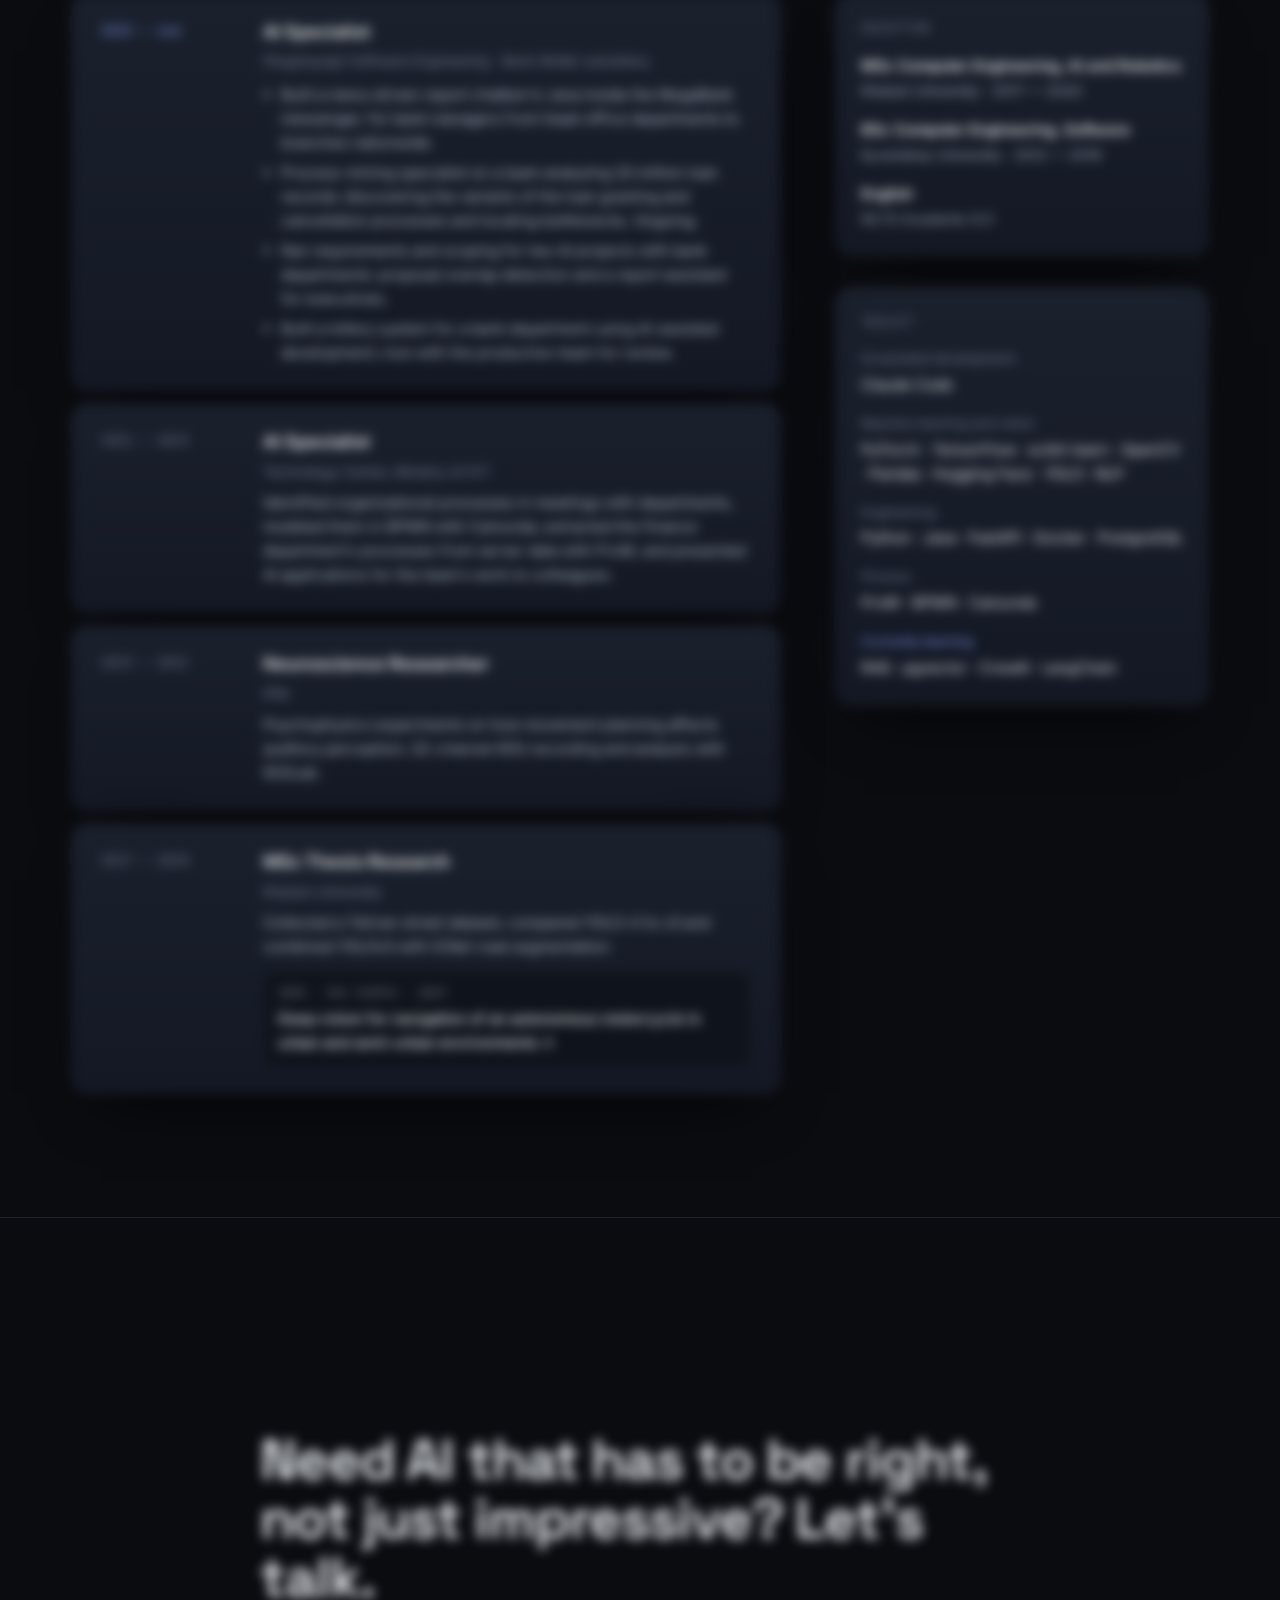
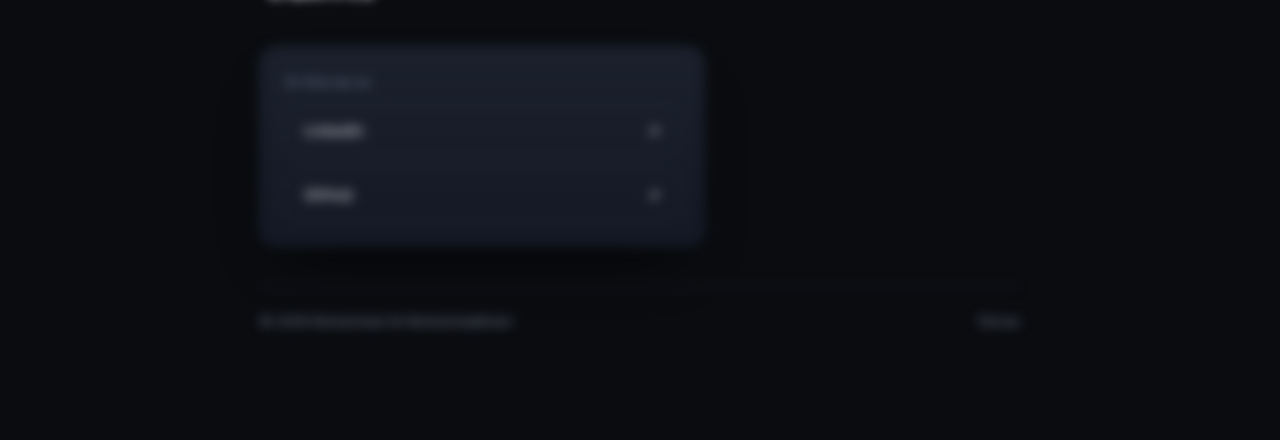
==== commit cc92572e: "Add files via upload action" ====
--- a/index.html
+++ b/index.html
@@ -1,430 +1,1314 @@
-<!DOCTYPE html>
-<html lang="en">
-  <head>
-	
-    <meta charset="utf-8" />
-	
-    <meta
-      name="viewport"
-      content="width=device-width, initial-scale=1, shrink-to-fit=no"
-    />
-    <meta name="description" content="" />
-    <meta name="author" content="" />
-    <link
-      href="https://fonts.googleapis.com/css?family=Lato:100,300,400,700,900"
-      rel="stylesheet"
-    />
-
-    <title>M.A Mohammadkhani</title>
-	<link rel="shortcut icon" type="image/x-icon" href="assets/images/personal_icon.png" />
-	
-	
-	
-<!--
-Reflux Template
-https://templatemo.com/tm-531-reflux
--->
-    <!-- Bootstrap core CSS -->
-    <link href="vendor/bootstrap/css/bootstrap.min.css" rel="stylesheet" />
-
-    <!-- Additional CSS Files -->
-    <link rel="stylesheet" href="assets/css/fontawesome.css" />
-    <link rel="stylesheet" href="assets/css/templatemo-style.css" />
-    <link rel="stylesheet" href="assets/css/owl.css" />
-    <link rel="stylesheet" href="assets/css/lightbox.css" />
-  </head>
-
-  <body>
-    <div id="page-wraper">
-      <!-- Sidebar Menu -->
-      <div class="responsive-nav">
-        <i class="fa fa-bars" id="menu-toggle"></i>
-        <div id="menu" class="menu">
-          <i class="fa fa-times" id="menu-close"></i>
-          <div class="container">
-            <div class="image">
-              <a href="#"><img src="assets/images/author-image1.jpg" alt=""/></a>
-            </div>
-			
-            <nav class="main-nav" role="navigation">
-              <ul class="main-menu">
-                <li><a href="#section1">ABOUT ME</a></li>
-                <li><a href="#section2">EDUCATION</a></li>
-                <li><a href="#section3">AWARDS</a></li>
-				<li><a href="#section4">PUBLICATIONS</a></li>
-                <li><a href="#section5">EXPERIENCE</a></li>
-				<li><a href="#section6">SKILLS</a></li>
-				<li><a href="#section7">INTERESTS</a></li>
-              </ul>
-            </nav>
-			
-            <div class="copyright-text">
-              <p>Modified from Reflux Design</p>
-            </div>
-          </div>
-        </div>
-      </div>
-
-
-
-
-
-
-
-
-    <section class="section about-me" data-section="section1">
-    <div class="container">
-          <div class="section-heading">
-            <h2>Mohammad Ali Mohammadkhani</h2>
-            <div class="line-dec"></div>
-			<span><a href="mailto:ma.mohammadkhani1373@gmail.com">ma.mohammadkhani1373@gmail.com</a></span>
-
-			
-			<p>My first name is Mohammad Ali (friends and family just call me Mohammad alone) and family name is Mohammadkhani. I was born in september 1994 in Tehran, Iran.
-			 I am a machine learning and computer vision engineer and also develope android applications using native Language (Java).</p>
-			<p>I am a curious guy, I do my best every week to learn something new and to keep myself up to date with the latest news and technologies.
-			  My motto have been "Trying to be Extra, In Extraordinary" all the time during my life.</p>
-		  
-				<a href = "https://twitter.com/Mamki434">
-					<i class="fa fa-twitter" style="font-size:48px;color:white;margin-right:40px;margin-top:128px;"></i>
-				</a>
-				<a href = "https://github.com/mohammadAliMkh">
-					<i class="fa fa-github" style="font-size:48px;color:white;margin-right:40px;text-align:bottom;"></i>
-				</a>
-				<a href="https://www.linkedin.com/in/mohammadali-mohammadkhani/">
-					<i class="fa fa-linkedin" style="font-size:48px;color:white"></i>
-				</a>
-			
-        </div>
-      </section>
-
-
-
-
-
-
-      <section class="section eduction" data-section="section2">
-        <div class="container">
-          <div class="section-heading">
-            <h2>EDUCATION</h2>
-            <div class="line-dec"></div>
-   
-          </div>
-          <div class="row">
-            <div class="col-md-6">
-              <div class="service-item">
-                <div class="first-service-icon service-icon"></div>
-                <h4>Khatam University</h4>
-				
-                <p>Master of Science -> Tehran, Iran</p>
-				<p>Artificial Intelligence and Robotics</p>
-				<p>2017 - 2020</p>
-				
-              </div>
-            </div>
-            <div class="col-md-6">
-              <div class="service-item">
-                <div class="second-service-icon service-icon"></div>
-                <h4>Eyvanakey University</h4>
-                <p>Bachelor of Science -> Semnan, Iran</p>
-				<p>Computer Engineering</p>
-				<p>2012 - 2016</p>
-              </div>
-            </div>
-            <div class="col-md-6">
-              <div class="service-item">
-                <div class="third-service-icon service-icon"></div>
-                <h4>Seyyed Razi</h4>
-                <p>High School -> Tehran, Iran</p>
-				<p>Mathematics and Physics</p>
-				<p>2008 - 2012</p>
-              </div>
-            </div>
-            <div class="col-md-6">
-          </div>
-        </div>
-      </section>
-	  
-	  
-	  
-	  
-	  
-	  
-	  
-
-      <section class="section awards" data-section="section3">
-        <div class="container">
-          <div class="section-heading">
-            <h2>AWARDS AND CERTIFICATES</h2>
-			<div class="line-dec"></div>
-			
-			<ul>
-				<li><p>Passed Java SE Beginner Programmer exam at Tookasoft Company. [Jul 2017]</p></li>
-				<li><p>Completed Machine Vision and Machine Learning Camp which was held in the school of Cognitive Sciences at the Institute for Research Fundamental Science (IPM). [Feb 2019]</p></li>
-				<li><p>Completed 36 hours Artificial Intelligence Course and Passed the exam with 100/100 score at Bamdad Institute of Technology. [Nov 2021]</p></li>
-				<li><p>Completed 30 hours COBIT Foundations Course and passed the exam with 80/100 score at Bamdad Institute of Technology. [Dec 2021]</p></li>
-				<li><p>Completed Udemy Tensorflow Developer Certificate in 2023 : Zero to Mastery. [Mar 2023]</p></li>
-			</ul>
-
-      </section>
-
-
-	  <section class="section publications" data-section="section4">
-        <div class="container">
-          <div class="section-heading">
-            <h2>PUBLICATIONS</h2>
-			<div class="line-dec"></div>
-			
-			<ul>
-				<li><a href="https://ieeexplore.ieee.org/document/9066130"><strong>Deep vision for navigation of autonomous motorcycle in urban and semi-urban environments</strong></a>
-				- <span style = "font-size:16px; font-style:bold;">Mohammad Ali Mohammadkhani, <a href = "https://scholar.google.com/citations?hl=en&user=pYp987UAAAAJ&view_op=list_works&sortby=pubdate">Babak Majidi</a>, <a href="https://scholar.google.com/citations?hl=en&user=NXYyxTMAAAAJ&view_op=list_works&sortby=pubdate">Mohammad Taghi Manzuri</a> - 2019 5th Iranian Conference on Signal Processing and Intelligent Systems (ICSPIS)</span></li>
-			</ul>
-
-      </section>
-
-
-
-
-      <section class="section experience" data-section="section5">
-        <div class="container">
-          <div class="section-heading">
-            <h2>EXPERIENCES</h2>
-            <div class="line-dec"></div>
-            
-		<p>As part of the internship program at Tookasoft company [Summer 2017]</p>
-			<ul>
-				<li> Learned fundamentals of Java SE Language</li>
-				<li> Learned how to develop web applications using Java EE concepts</li>
-				<li> Learned how to handle data with JSON and XML file formats</li>
-				<li> Worked on a project using Liferay framework to create an enterprise portal</li>
-				<li> Finally, developed a simple portal for entering personal information and storing it in a database</li>
-				<li> Additionally, participated in UX design workshops</li>
-			</ul>
-			
-		<p>As a master student at Khatam university [2017 - 2020]</p>
-			<ul>
-				<li>Collected a dataset from the streets of Tehran, Iran</li>
-				<li>Compared results of three different versions (v1, v2 and v3) of YOLO network on my data</li>
-				<li>Implemented ICNet segmentation network and ran it on my data to segment road</li>
-				<li>Combined all results to gain a deep understanding of the streets</li>
-				<li>Submitted some of my thesis results for presentation at the 5th Conference of IEEE on signal processing and Intelligent Systems at Shahrood University of Technology</li>
-				<li>Pursued various online courses to enhance my skills in artificial intelligence, particularly in the fields of natural language processing, computer vision and time series analysis</li>
-				<li>Worked on a range of machine learning problems, including:</li>
-				<ul>
-				<li>Food Classification using the Food-101 dataset on Kaggle</li>
-				<li>Text Classification using the PubMed 200k RCT dataset</li>
-				<li>Bitcoin Price Prediction using historical data</li>
-				</ul>
-			</ul>
-			
-			<p>As a researcher At IPM, a neuroscience center in Iran [2019 - 2020]</p>
-			<ul>
-					<li>Conducted research on the influence of movement planning on auditory perception</li>
-					<li>Conducted psychophysics experiments on normal hearing subjects</li>
-					<li>Examined the underlying neural mechanisms of the observed behavioral phenomena</li>
-					<li>Recorded EEG data using a 32-channel EEG recording system</li>
-					<li>Analyzed the EEG data using Psychotoolbox and EEGLab (Matlab toolboxes) to run the Psychophysics experiments</li>
-			</ul>
-			<p>As a data scientist at Technology Center of Iran [2021 - 2023]</p>
-			<ul>
-					<li>Identified organizational processes by meeting with different departments</li>
-					<li>Learnt BPMN model language for process modeling</li>
-					<li>Modeled processes using Camunda Modeler tool</li>
-					<li>Extracted process automatically from server data using ProM process mining framework</li>
-					<li>Attended artificial intelligence courses and presented learnings to colleagues</li>
-					<li>Discussed potential applications of AI to work</li>
-			</ul>
-
-					
-      </section>
-	  
-	  
-	  
-	  
-	  
-	  <section class="section skill" data-section="section6">
-        <div class="container">
-          <div class="section-heading">
-            <h2>SKILLS</h2>
-            <div class="line-dec"></div>
-			
-			<style type="text/css">
-.tg  {border-collapse:collapse;border-spacing:0;margin:auto; margin-top: 60px;}
-.tg td{border-color:green;border-style:solid;border-width:2px;font-family:Arial, sans-serif;font-size:20px;
-  overflow:hidden;padding:10px 5px;word-break:normal;}
-.tg th{border-color:red;border-style:solid;border-width:2px;font-family:Arial, sans-serif;font-size:32px;
-  font-weight:normal;overflow:hidden;padding:20px 10px;word-break:normal;}
-.tg .tg-1wig{font-weight:bold;text-align:center;vertical-align:top}
-.tg .tg-0lax{text-align:center;vertical-align:center}
-</style>
-<table class="tg">
-<thead>
-  <tr>
-    <th class="tg-1wig">Python</th>
-    <th class="tg-1wig">C/C++</th>
-    <th class="tg-1wig">Java</th>
-    <th class="tg-1wig">Database</th>
-    <th class="tg-1wig">Miscellaneous</th>
-  </tr>
-</thead>
-<tbody>
-  <tr>
-    <td class="tg-0lax">Pytorch</td>
-    <td class="tg-0lax">OOP</td>
-    <td class="tg-0lax">Android studio</td>
-    <td class="tg-0lax">MySQL</td>
-    <td class="tg-0lax">Linux</td>
-  </tr>
-  <tr>
-    <td class="tg-0lax">Tensorflow</td>
-    <td class="tg-0lax">Socket Programming</td>
-    <td class="tg-0lax">Native android development</td>
-    <td class="tg-0lax">SQLite</td>
-    <td class="tg-0lax">Windows</td>
-  </tr>
-  <tr>
-    <td class="tg-0lax">Scikit-learn</td>
-    <td class="tg-0lax"></td>
-    <td class="tg-0lax">RX Java</td>
-    <td class="tg-0lax">Room</td>
-    <td class="tg-0lax">Google Colab</td>
-  </tr>
-  <tr>
-    <td class="tg-0lax">OpenCV</td>
-    <td class="tg-0lax"></td>
-    <td class="tg-0lax">MVC, MVVM Architecture</td>
-    <td class="tg-0lax"></td>
-    <td class="tg-0lax">Matlab/Octave</td>
-  </tr>
-  <tr>
-    <td class="tg-0lax">Numpy</td>
-    <td class="tg-0lax"></td>
-    <td class="tg-0lax">Retrofit</td>
-    <td class="tg-0lax"></td>
-    <td class="tg-0lax">Jupyter Notebook</td>
-  </tr>
-  <tr>
-    <td class="tg-0lax">Pandas</td>
-    <td class="tg-0lax"></td>
-    <td class="tg-0lax">UI/UX concepts</td>
-    <td class="tg-0lax"></td>
-    <td class="tg-0lax">Git</td>
-  </tr>
-  <tr>
-    <td class="tg-0lax">Tensorboard</td>
-    <td class="tg-0lax"></td>
-    <td class="tg-0lax">Liferay framework</td>
-    <td class="tg-0lax"></td>
-    <td class="tg-0lax">Visual Studio Code</td>
-  </tr>
-  <tr>
-    <td class="tg-0lax">Pillow</td>
-    <td class="tg-0lax"></td>
-    <td class="tg-0lax"></td>
-    <td class="tg-0lax"></td>
-    <td class="tg-0lax"></td>
-  </tr>
-  <tr>
-    <td class="tg-0lax">Matplotlib</td>
-    <td class="tg-0lax"></td>
-    <td class="tg-0lax"></td>
-    <td class="tg-0lax"></td>
-    <td class="tg-0lax"></td>
-  </tr>
-</tbody>
-</table>
-
-
-            
-      </section>
-	  
-	  <section class="section Interest" data-section="section7">
-        <div class="container">
-          <div class="section-heading">
-            <h2>INTERESTS AND HOBBIES</h2>
-            <div class="line-dec"></div>
-			
-			<p>Research Interests:</p>
-			<ul>
-				<li>Computer Vision and Graphics</li>
-				<li>Deep Learning, Machine Learning</li>
-				<li>Natural Language Processing</li>
-				<li>Neuroscience</li>
-			</ul>
-			
-		<p>Hobbies:</p>
-			<ul>
-				<li>Watching Movies</li>
-				<li>Traveling and Camping</li>
-				<li>Playing Video Games</li>
-				<li>Photography</li>
-				<li>Reading Tech News</li>
-			</ul>
-
-      </section>
-	  
-	  
-	  
-    </div>
-
-    <!-- Scripts -->
-    <!-- Bootstrap core JavaScript -->
-    <script src="vendor/jquery/jquery.min.js"></script>
-    <script src="vendor/bootstrap/js/bootstrap.bundle.min.js"></script>
-
-    <script src="assets/js/isotope.min.js"></script>
-    <script src="assets/js/owl-carousel.js"></script>
-    <script src="assets/js/lightbox.js"></script>
-    <script src="assets/js/custom.js"></script>
-    <script>
-      //according to loftblog tut
-      $(".main-menu li:first").addClass("active");
-
-      var showSection = function showSection(section, isAnimate) {
-        var direction = section.replace(/#/, ""),
-          reqSection = $(".section").filter(
-            '[data-section="' + direction + '"]'
-          ),
-          reqSectionPos = reqSection.offset().top - 0;
-
-        if (isAnimate) {
-          $("body, html").animate(
-            {
-              scrollTop: reqSectionPos
-            },
-            800
-          );
-        } else {
-          $("body, html").scrollTop(reqSectionPos);
-        }
-      };
-
-      var checkSection = function checkSection() {
-        $(".section").each(function() {
-          var $this = $(this),
-            topEdge = $this.offset().top - 80,
-            bottomEdge = topEdge + $this.height(),
-            wScroll = $(window).scrollTop();
-          if (topEdge < wScroll && bottomEdge > wScroll) {
-            var currentId = $this.data("section"),
-              reqLink = $("a").filter("[href*=\\#" + currentId + "]");
-            reqLink
-              .closest("li")
-              .addClass("active")
-              .siblings()
-              .removeClass("active");
-          }
-        });
-      };
-
-      $(".main-menu").on("click", "a", function(e) {
-        e.preventDefault();
-        showSection($(this).attr("href"), true);
-      });
-
-      $(window).scroll(function() {
-        checkSection();
-      });
-    </script>
-  </body>
-</html>
+<!doctype html>
+<html lang="en" dir="ltr">
+<head>
+<meta charset="utf-8">
+<meta name="viewport" content="width=device-width, initial-scale=1">
+<title>Mohammad Ali Mohammadkhani — AI Engineer</title>
+<meta name="description" content="AI specialist at a Bank Mellat subsidiary: a reporting chatbot for bank managers, process mining on 20 million loan records, and an AI assistant for call-center operators in progress.">
+<link rel="canonical" href="https://mohammadalimkh.github.io/">
+<link rel="alternate" hreflang="en" href="https://mohammadalimkh.github.io/">
+<link rel="alternate" hreflang="fa" href="https://mohammadalimkh.github.io/fa/">
+<meta property="og:type" content="website">
+<meta property="og:title" content="Mohammad Ali Mohammadkhani — AI Engineer">
+<meta property="og:description" content="AI specialist at a Bank Mellat subsidiary: a reporting chatbot for bank managers, process mining on 20 million loan records, and an AI assistant for call-center operators in progress.">
+<meta property="og:url" content="https://mohammadalimkh.github.io/">
+<meta property="og:locale" content="en_US">
+<meta name="twitter:card" content="summary">
+<link rel="icon" href="data:image/svg+xml,%3Csvg xmlns='http://www.w3.org/2000/svg' viewBox='0 0 64 64'%3E%3Crect width='64' height='64' rx='14' fill='%230A0C10'/%3E%3Crect x='3' y='3' width='58' height='58' rx='12' fill='none' stroke='%232A3040' stroke-width='2'/%3E%3Ctext x='32' y='41' font-family='Arial,sans-serif' font-size='24' font-weight='700' text-anchor='middle' fill='%238AA4FF'%3EMK%3C/text%3E%3C/svg%3E">
+
+<link rel="preconnect" href="https://fonts.googleapis.com">
+<link href="https://fonts.googleapis.com/css2?family=Inter:wght@400;500;600&amp;family=Space+Grotesk:wght@300;500;600&amp;family=JetBrains+Mono:wght@400;500&amp;family=Mrs+Saint+Delafield&amp;display=swap" rel="stylesheet">
+<style>
+body{margin:0;background:#0A0C10}
+a{color:#E9ECF2;text-decoration:none}a:hover{color:#8AA4FF}
+.bot{position:absolute;bottom:0;left:0;width:30px;height:36px;z-index:2;cursor:default}
+.bot-dir{width:30px;height:36px;transition:transform .25s;perspective:220px}
+.bot-act{width:30px;height:36px;transform-origin:50% 100%}
+.bot svg{overflow:visible;display:block}
+.bot-leg-a,.bot-leg-b,.bot-arm-r,.bot-arm-l,.bot-eye{transform-box:fill-box}
+.bot-leg-a,.bot-leg-b{transform-origin:50% 0}
+.bot-arm-r,.bot-arm-l{transform-origin:50% 0;transition:transform .35s ease}
+.bot-arm-r{transform:rotate(14deg)}
+.bot-arm-l{transform:rotate(-14deg)}
+.bot-eye{transform-origin:50% 50%;animation:bot-blink 4s ease-in-out infinite}
+.bot-ant{animation:bot-glow 2s ease-in-out infinite}
+.bot-hi{position:absolute;bottom:42px;left:50%;transform:translate(-50%,4px);padding:4px 10px;border-radius:10px;background:#E9ECF2;color:#0A0C10;font-size:12px;font-weight:600;white-space:nowrap;opacity:0;transition:opacity .2s,transform .2s;pointer-events:none}
+.bot:hover .bot-hi{opacity:1;transform:translate(-50%,0)}
+.bot.is-walking .bot-leg-a{animation:bot-leg .26s ease-in-out infinite alternate}
+.bot.is-walking .bot-leg-b{animation:bot-leg .26s ease-in-out infinite alternate-reverse}
+.bot.is-walking .bot-body{animation:bot-bob .26s ease-in-out infinite alternate}
+.bot.is-waving .bot-arm-r{animation:bot-wave .32s ease-in-out infinite alternate}
+@keyframes bot-leg{from{transform:rotate(24deg)}to{transform:rotate(-24deg)}}
+@keyframes bot-bob{from{transform:translateY(0)}to{transform:translateY(-1.5px)}}
+@keyframes bot-wave{from{transform:rotate(-172deg)}to{transform:rotate(-128deg)}}
+@keyframes bot-blink{0%,93%,100%{transform:scaleY(1)}96%{transform:scaleY(.12)}}
+@keyframes bot-glow{0%,100%{opacity:1}50%{opacity:.35}}
+@media (max-width:720px){.bot-act{transform:scale(.85)}}
+@media (prefers-reduced-motion:reduce){.bot,.bot *{animation:none!important;transition:none!important}}
+html{scroll-behavior:smooth}
+.scroll-progress{position:absolute;left:0;right:0;bottom:-1px;height:1px;background:#8AA4FF;transform-origin:0 50%;transform:scaleX(var(--progress,0));pointer-events:none}
+[dir="rtl"] .scroll-progress{transform-origin:100% 50%}
+.hero .hero-copy{translate:0 calc(var(--p,0) * -70px);opacity:calc(1 - var(--p,0) * 1.15)}
+.hero .hero-photo{translate:0 calc(var(--p,0) * 90px);opacity:calc(1 - var(--p,0) * 0.7)}
+.hero .hero-side{opacity:calc(1 - var(--p,0) * 2.2)}
+.fx [data-reveal]{opacity:0;translate:0 28px;filter:blur(6px);transition:opacity .9s cubic-bezier(.2,.7,.2,1) var(--d,0ms),translate .9s cubic-bezier(.2,.7,.2,1) var(--d,0ms),filter .9s ease var(--d,0ms)}
+.fx [data-reveal].in{opacity:1;translate:0 0;filter:none}
+.fx [data-reveal][data-from="top"]:not(.in){translate:0 -28px}
+@media (prefers-reduced-motion:reduce){html{scroll-behavior:auto}.hero .hero-copy,.hero .hero-photo,.hero .hero-side{translate:none;opacity:1}}
+.page{min-height:calc(100vh - 77px);box-sizing:border-box;scroll-margin-top:77px;justify-content:center;align-content:center}
+footer.page{display:flex;flex-direction:column;justify-content:center}
+.page-count{font-family:'JetBrains Mono',monospace;font-size:12px;letter-spacing:.06em;color:#A3ABBA;white-space:pre}
+@media (max-width:720px){.page-count{display:none}}
+.hobby-icon{transition:border-color .25s ease,translate .25s ease}
+.hobby:hover .hobby-icon{border-color:#8AA4FF;translate:0 -3px}
+a:focus-visible{outline:2px solid #8AA4FF;outline-offset:3px;border-radius:8px}
+.hero{height:calc(100vh - 77px);min-height:640px;max-height:920px}
+@media (max-width:720px){
+.nav-links{display:none!important}
+.hero{display:flex;flex-direction:column;height:auto!important;min-height:0!important;max-height:none!important;padding:28px 20px 0;gap:28px}
+.hero>*{position:static!important;transform:none!important}
+.hero .hero-copy{order:1;max-width:none!important}
+.hero h1{font-size:10.4vw!important}
+.hero .hero-side{display:none!important}
+.hero .hero-photo{order:2;position:relative!important;left:auto!important;width:82%!important;max-width:340px;height:auto!important;max-height:none!important;align-self:center}
+#about p{font-size:20px!important}
+#about .hobbies{grid-template-columns:minmax(0,1fr)!important}
+}
+</style>
+<style>:root{--accent:#8AA4FF} html{scroll-behavior:smooth} *{box-sizing:border-box}</style>
+<style>
+@property --ma{syntax:'<angle>';inherits:false;initial-value:0deg}
+.meteor{position:relative}
+.meteor::after{content:"";position:absolute;inset:-1px;border-radius:inherit;padding:2px;pointer-events:none;opacity:0;
+background:conic-gradient(from var(--ma),transparent 0 62%,rgba(138,164,255,.15) 74%,#8AA4FF 94%,#EAF0FF 99.5%,transparent 100%);
+-webkit-mask:linear-gradient(#000 0 0) content-box,linear-gradient(#000 0 0);-webkit-mask-composite:xor;mask:linear-gradient(#000 0 0) content-box exclude,linear-gradient(#000 0 0);
+filter:drop-shadow(0 0 5px #8AA4FF) drop-shadow(0 0 14px rgba(138,164,255,.75))}
+.meteor.meteor-go::after{animation:meteor-run 1.9s cubic-bezier(.45,.05,.3,1) var(--md,0ms) 1 both}
+@keyframes meteor-run{0%{--ma:-40deg;opacity:0}12%{opacity:1}80%{opacity:1}100%{--ma:330deg;opacity:0}}
+@media (prefers-reduced-motion:reduce){.meteor::after{display:none}}
+</style><style id="work-style">
+#work p{color:#B6BDCB!important}
+#work .feat>article,#work .idx-row{transition:transform .25s ease,border-color .25s ease,box-shadow .25s ease}
+#work .feat>article:hover,#work .idx-row:hover{transform:translateY(-3px)}
+@media (prefers-reduced-motion:reduce){#work .feat>article:hover,#work .idx-row:hover{transform:none}}
+
+#work .feat>article{background:linear-gradient(180deg,#1A202C 0%,#131824 100%)!important;border-color:#2C3345!important;
+ box-shadow:inset 0 1px 0 rgba(255,255,255,.06),0 28px 60px -28px rgba(0,0,0,.9)!important}
+#work .feat>article:hover{border-color:#3A4458!important}
+#work .idx{border-bottom:0!important;gap:14px}
+#work .idx-row{background:linear-gradient(180deg,#171C27,#121620)!important;border:1px solid #262D3D!important;border-radius:16px;padding:24px 28px!important;
+ box-shadow:inset 0 1px 0 rgba(255,255,255,.05)}
+#work .idx-row:hover{border-color:#3A4458!important;background:linear-gradient(180deg,#1A202C,#141924)!important}
+@media (max-width:720px){#work .idx-row{padding:20px!important}}
+</style>
+<style id="bot-life">
+/* ---- the robot's world: whole header strip, on top of everything in it ---- */
+header{overflow-x:clip}
+.bot{z-index:20!important;cursor:pointer;pointer-events:none}
+/* smaller robot so it walks under the nav text without changing the header */
+.bot-dir{scale:.55;transform-origin:50% 100%}
+.bot-act{pointer-events:auto}
+.bot.is-ghost .bot-act{pointer-events:none}
+.bot .bot-hi{bottom:26px}
+.bot-ff svg{width:11px;height:11px}
+.bot-eyes{transition:transform .25s ease}
+.bot-act{transition:transform .4s ease}
+.bot-body{transform-box:fill-box;transform-origin:50% 100%}
+.bot svg{transform-origin:50% 100%}
+.bot-prop{opacity:0;transition:opacity .3s ease}
+.bot-prop,.bot-prop *{transform-box:view-box}
+.bot-txt{transform-box:fill-box!important;transform-origin:50% 50%}
+.bot.is-left .bot-txt{transform:scaleX(-1)}
+.bot-puffset circle{transform-box:fill-box!important;transform-origin:50% 50%;fill:#C9CFDB}
+.bot-floorpuffs circle,.bot-runpuffs circle{fill:#8F98AA}
+@keyframes bot-puff{0%{opacity:0;transform:scale(.4)}25%{opacity:.9}100%{opacity:0;transform:translate(1px,-3px) scale(1.5)}}
+.bot-puffset .p2{animation-delay:.4s!important}.bot-puffset .p3{animation-delay:.8s!important}
+
+/* ---- sitting: body lowered onto the header line, legs dangle below it ---- */
+.bot.is-sitting .bot-act{transform:translateY(5px)}
+.bot.is-sitting .bot-leg-a{animation:bot-dangle 1.2s ease-in-out infinite alternate}
+.bot.is-sitting .bot-leg-b{animation:bot-dangle 1.2s ease-in-out infinite alternate-reverse}
+@keyframes bot-dangle{from{transform:rotate(-20deg)}to{transform:rotate(20deg)}}
+
+/* ---- sleeping / waking ---- */
+.bot.is-sleeping .bot-leg-a,.bot.is-sleeping .bot-leg-b{animation:none}
+.bot.is-sleeping .bot-eye{animation:none;transform:scaleY(.12)}
+.bot.is-sleeping .bot-ant{animation:none;opacity:.3}
+.bot.is-sleeping .bot-body{animation:bot-breathe 3.2s ease-in-out infinite}
+@keyframes bot-breathe{0%,100%{transform:translateY(0)}50%{transform:translateY(.8px)}}
+.bot.is-sleeping .bot-zzz{opacity:1}
+.bot-zzz text{fill:#A3ABBA;font-family:'Space Grotesk',sans-serif;font-weight:700;font-size:5px}
+.bot-zzz .zz{opacity:0}
+.bot.is-sleeping .bot-zzz .zz{animation:bot-z 3.6s ease-out infinite}
+.bot-zzz .z2 text{font-size:6px}.bot-zzz .z3 text{font-size:7px}
+.bot.is-sleeping .bot-zzz .z2{animation-delay:1.2s}.bot.is-sleeping .bot-zzz .z3{animation-delay:2.4s}
+@keyframes bot-z{0%{opacity:0;transform:translate(0,0)}20%{opacity:1}100%{opacity:0;transform:translate(6px,-11px)}}
+.bot.is-stretching .bot-arm-r{transform:rotate(-140deg)}
+.bot.is-stretching .bot-arm-l{transform:rotate(140deg)}
+.bot.is-stretching .bot-body{animation:bot-stretch 2.2s ease-in-out}
+.bot.is-stretching .bot-eye{animation:none;transform:scaleY(.35)}
+@keyframes bot-stretch{0%,100%{transform:scaleY(1)}35%,70%{transform:scaleY(1.09)}}
+
+/* ---- walking variants ---- */
+.bot.is-running .bot-leg-a,.bot.is-chasing .bot-leg-a{animation:bot-leg .16s ease-in-out infinite alternate}
+.bot.is-running .bot-leg-b,.bot.is-chasing .bot-leg-b{animation:bot-leg .16s ease-in-out infinite alternate-reverse}
+.bot.is-running .bot-arm-r{animation:bot-pump .16s ease-in-out infinite alternate}
+.bot.is-running .bot-arm-l{animation:bot-pump .16s ease-in-out infinite alternate-reverse}
+.bot.is-running .bot-body,.bot.is-chasing .bot-body{animation:bot-bob .16s ease-in-out infinite alternate}
+.bot.is-running svg{transform:rotate(7deg)}
+.bot.is-running .bot-runpuffs,.bot.is-chasing .bot-runpuffs{opacity:1}
+.bot.is-running .bot-runpuffs circle,.bot.is-chasing .bot-runpuffs circle{animation:bot-puff .7s ease-out infinite}
+@keyframes bot-pump{from{transform:rotate(38deg)}to{transform:rotate(-38deg)}}
+.bot.is-sweeping .bot-arm-r{transform:rotate(-28deg)}
+.bot.is-sweeping .bot-broom,.bot.is-sweeping .bot-floorpuffs{opacity:1}
+.bot-broom{transform-origin:27.3px 28px}
+.bot.is-sweeping .bot-broom{animation:bot-sweep .55s ease-in-out infinite alternate}
+.bot.is-sweeping .bot-leg-a{animation:bot-leg .55s ease-in-out infinite alternate}
+.bot.is-sweeping .bot-leg-b{animation:bot-leg .55s ease-in-out infinite alternate-reverse}
+.bot.is-sweeping .bot-floorpuffs circle{animation:bot-puff 1.1s ease-out infinite}
+.bot.is-sweeping .bot-eyes{transform:translate(.8px,1px)!important}
+@keyframes bot-sweep{from{transform:rotate(-12deg)}to{transform:rotate(10deg)}}
+/* chasing a firefly */
+.bot.is-chasing .bot-arm-r{animation:bot-reach .3s ease-in-out infinite alternate}
+.bot.is-chasing .bot-eyes,.bot.is-escaped .bot-eyes{transform:translate(1px,-1px)!important}
+.bot.is-escaped .bot-arm-r{transform:rotate(-150deg)}
+@keyframes bot-reach{from{transform:rotate(-150deg)}to{transform:rotate(-120deg)}}
+
+/* ---- dusting ---- */
+.bot.is-dusting .bot-arm-r{animation:bot-dust .3s ease-in-out infinite alternate}
+.bot.is-dusting .bot-bed .stool{opacity:1}
+.bot.is-dusting .bot-act{animation:bot-ladder .8s ease-out .25s both}
+@keyframes bot-ladder{0%{transform:translateY(0)}35%{transform:translateY(-12px)}70%{transform:translateY(-22px)}100%{transform:translateY(-28px)}}
+.bot.is-dusting .bot-cloth,.bot.is-dusting .bot-puffs{opacity:1}
+.bot.is-dusting .bot-cloth{animation:bot-cloth .3s ease-in-out infinite alternate}
+.bot.is-dusting .bot-puffs circle{animation:bot-puff 1.3s ease-out infinite}
+.bot.is-dusting .bot-eyes{transform:translate(.6px,-1px)!important}
+@keyframes bot-dust{from{transform:rotate(-132deg)}to{transform:rotate(-156deg)}}
+@keyframes bot-cloth{from{transform:translate(1.1px,.7px)}to{transform:translate(-1.1px,-.5px)}}
+
+/* ---- tea ---- */
+.bot.is-tea .bot-cup{opacity:1;animation:bot-sip-cup 4.6s ease-in-out infinite}
+.bot.is-tea .bot-arm-r{animation:bot-sip-arm 4.6s ease-in-out infinite}
+.bot-steam{fill:none;stroke:#A3ABBA;stroke-width:.6;stroke-linecap:round;opacity:0}
+.bot.is-tea .bot-steam{animation:bot-steam 2.4s ease-out infinite}
+.bot.is-tea .bot-steam.s2{animation-delay:1.2s}
+@keyframes bot-sip-arm{0%,50%,100%{transform:rotate(-60deg)}65%,82%{transform:rotate(-125deg)}}
+@keyframes bot-sip-cup{0%,50%,100%{transform:translate(0,0)}65%,82%{transform:translate(-1px,-7.5px)}}
+@keyframes bot-steam{0%{opacity:0;transform:translateY(1px)}30%{opacity:.8}100%{opacity:0;transform:translateY(-3px)}}
+
+/* ---- laptop ---- */
+.bot.is-laptop .bot-laptop{opacity:1}
+.bot.is-laptop .bot-arm-r{animation:bot-type .17s ease-in-out infinite alternate}
+.bot.is-laptop .bot-eyes{transform:translate(1.1px,.7px)!important}
+.bot-laptop .glow{opacity:.2}
+.bot.is-laptop .bot-laptop .glow{animation:bot-glowflick 2.2s ease-in-out infinite}
+.bot-laptop text{fill:#8AA4FF;font-family:'JetBrains Mono',monospace;font-size:3.6px;font-weight:600}
+.bot-laptop .code{opacity:0}
+.bot.is-laptop .bot-laptop .code{animation:bot-code 2.8s ease-out infinite}
+@keyframes bot-type{from{transform:rotate(-30deg)}to{transform:rotate(-42deg)}}
+@keyframes bot-glowflick{0%,100%{opacity:.16}50%{opacity:.3}}
+@keyframes bot-code{0%{opacity:0;transform:translate(0,0)}20%{opacity:1}100%{opacity:0;transform:translate(-2px,-9px)}}
+
+/* ---- reading ---- */
+.bot.is-reading .bot-book{opacity:1}
+.bot.is-reading .bot-arm-r{transform:rotate(-75deg)}
+.bot.is-reading .bot-eyes{transform:translate(1.2px,.6px)!important}
+.bot-book .flip{transform-origin:32px 21px}
+.bot.is-reading .bot-book .flip{animation:bot-flip 3.4s ease-in-out infinite}
+@keyframes bot-flip{0%,72%{transform:scaleX(1);opacity:1}88%{transform:scaleX(-1);opacity:1}100%{transform:scaleX(-1);opacity:0}}
+
+/* ---- fishing (line hangs below the header into the page) ---- */
+.bot.is-fishing .bot-fish{opacity:1}
+.bot.is-fishing .bot-arm-r{transform:rotate(-45deg)}
+.bot.is-fishing .bot-leg-a,.bot.is-fishing .bot-leg-b{animation-duration:2s}
+.bot.is-fishing .bobber{animation:bot-bobber 1.5s ease-in-out infinite alternate}
+.bot-fish .fline{transform-origin:42px 9px;transition:transform .5s ease}
+.bot.is-caught .bot-fish .fline{transform:scaleY(.18)}
+.bot-fish .catch{opacity:0;transform-origin:42px 14px}
+.bot.is-caught .bot-fish .catch{animation:bot-catch 2.4s ease-out forwards}
+.bot.is-caught .bot-eyes{transform:translate(1.2px,-1.2px)!important}
+@keyframes bot-bobber{from{transform:translateY(0)}to{transform:translateY(1.6px)}}
+@keyframes bot-catch{0%{opacity:0;transform:translate(0,6px) scale(.5)}25%{opacity:1;transform:translate(0,-2px) scale(1.1) rotate(90deg)}70%{opacity:1;transform:translate(1px,-6px) scale(1) rotate(220deg)}100%{opacity:0;transform:translate(6px,-16px) scale(.6) rotate(360deg)}}
+
+/* ---- campfire ---- */
+.bot.is-campfire .bot-fire{opacity:1}
+.bot.is-campfire .bot-arm-r{transform:rotate(-80deg)}
+.bot-fire .fl{transform-origin:41px 30px}
+.bot.is-campfire .bot-fire .f1{animation:bot-flame .22s ease-in-out infinite alternate}
+.bot.is-campfire .bot-fire .f2{animation:bot-flame .17s ease-in-out infinite alternate-reverse}
+.bot-fire .spark{opacity:0}
+.bot.is-campfire .bot-fire .spark{animation:bot-spark 1.6s ease-out infinite}
+.bot.is-campfire .bot-fire .k2{animation-delay:.8s}
+@keyframes bot-flame{from{transform:scale(.9,.82) skewX(-4deg)}to{transform:scale(1.05,1.12) skewX(4deg)}}
+@keyframes bot-spark{0%{opacity:0;transform:translate(0,0)}20%{opacity:1}100%{opacity:0;transform:translate(2px,-12px)}}
+
+/* ---- juggling ---- */
+.bot.is-juggling .bot-juggle{opacity:1}
+.bot.is-juggling .bot-arm-r{animation:bot-jug-r .3s ease-in-out infinite alternate}
+.bot.is-juggling .bot-arm-l{animation:bot-jug-l .3s ease-in-out infinite alternate-reverse}
+.bot.is-juggling .bot-eyes{transform:translate(0,-1.1px)!important}
+.bot.is-juggling .jb{animation:bot-juggle 1.2s linear infinite}
+.bot.is-juggling .b2{animation-delay:-.4s}.bot.is-juggling .b3{animation-delay:-.8s}
+@keyframes bot-jug-r{from{transform:rotate(-22deg)}to{transform:rotate(-34deg)}}
+@keyframes bot-jug-l{from{transform:rotate(22deg)}to{transform:rotate(34deg)}}
+@keyframes bot-juggle{0%{transform:translate(-12px,10px)}12.5%{transform:translate(-9px,-4px)}25%{transform:translate(0,-12px)}37.5%{transform:translate(9px,-4px)}50%{transform:translate(12px,10px)}62.5%{transform:translate(6px,13px)}75%{transform:translate(0,14px)}87.5%{transform:translate(-6px,13px)}100%{transform:translate(-12px,10px)}}
+
+/* ---- music ---- */
+.bot.is-music .bot-music{opacity:1}
+.bot.is-music svg{animation:bot-sway .45s ease-in-out infinite alternate}
+.bot.is-music .bot-leg-a{animation:bot-tap .45s ease-in-out infinite alternate}
+.bot.is-music .bot-eye{animation:none;transform:scaleY(.3)}
+.bot-music text{fill:#8AA4FF;font-size:6px}
+.bot-music .note{opacity:0}
+.bot.is-music .bot-music .note{animation:bot-note 2s ease-out infinite}
+.bot.is-music .bot-music .n2{animation-delay:1s}
+@keyframes bot-sway{from{transform:rotate(-6deg)}to{transform:rotate(6deg)}}
+@keyframes bot-tap{from{transform:rotate(0)}to{transform:rotate(-16deg)}}
+@keyframes bot-note{0%{opacity:0;transform:translate(0,0)}20%{opacity:1}60%{transform:translate(3px,-6px)}100%{opacity:0;transform:translate(1px,-12px)}}
+
+/* ---- bubbles ---- */
+.bot.is-bubbles .bot-bubbles{opacity:1}
+.bot.is-bubbles .bot-arm-r{transform:rotate(-110deg)}
+.bot-bubbles .bub{fill:rgba(138,164,255,.14);stroke:#C9D5FF;stroke-width:.4;opacity:0}
+.bot.is-bubbles .bub{animation:bot-bubble 2.6s ease-out infinite}
+.bot.is-bubbles .u2{animation-delay:.65s}.bot.is-bubbles .u3{animation-delay:1.3s}.bot.is-bubbles .u4{animation-delay:1.95s}
+@keyframes bot-bubble{0%{opacity:0;transform:translate(0,0) scale(.4)}15%{opacity:1;transform:translate(2px,-2px) scale(1)}50%{transform:translate(9px,-12px)}75%{transform:translate(13px,-18px)}100%{opacity:0;transform:translate(19px,-26px)}}
+
+/* ---- photo ---- */
+.bot.is-photo .bot-cam{opacity:1}
+.bot.is-photo .bot-arm-r{transform:rotate(-115deg)}
+.bot.is-photo .bot-eye:first-of-type{animation:none;transform:scaleY(.15)}
+.bot-cam .flash{transform-box:fill-box!important;transform-origin:50% 50%;opacity:0}
+.bot.is-photo .bot-cam .flash{animation:bot-flash 1.8s ease-out infinite}
+@keyframes bot-flash{0%,40%{opacity:0;transform:scale(.3)}46%{opacity:.95;transform:scale(2.4)}62%,100%{opacity:0;transform:scale(3.4)}}
+
+/* ---- jumping jacks ---- */
+.bot.is-jacks .bot-arm-r{animation:bot-jack-r .5s ease-in-out infinite alternate}
+.bot.is-jacks .bot-arm-l{animation:bot-jack-l .5s ease-in-out infinite alternate}
+.bot.is-jacks .bot-leg-a{animation:bot-jack-la .5s ease-in-out infinite alternate}
+.bot.is-jacks .bot-leg-b{animation:bot-jack-lb .5s ease-in-out infinite alternate}
+.bot.is-jacks svg{animation:bot-jack-hop .5s ease-in-out infinite alternate}
+.bot.is-jacks .bot-sweat{opacity:1;animation:bot-drip 1.5s ease-in infinite}
+@keyframes bot-jack-r{from{transform:rotate(14deg)}to{transform:rotate(-150deg)}}
+@keyframes bot-jack-l{from{transform:rotate(-14deg)}to{transform:rotate(150deg)}}
+@keyframes bot-jack-la{from{transform:rotate(0)}to{transform:rotate(18deg)}}
+@keyframes bot-jack-lb{from{transform:rotate(0)}to{transform:rotate(-18deg)}}
+@keyframes bot-jack-hop{from{transform:translateY(0)}to{transform:translateY(-3px)}}
+@keyframes bot-drip{0%{opacity:0;transform:translate(0,0)}30%{opacity:1}100%{opacity:0;transform:translate(1px,5px)}}
+
+/* ---- balloon ride ---- */
+.bot.is-balloon .bot-balloon,.bot.is-popped .bot-balloon{opacity:1;transition:none}
+.bot.is-balloon .bot-arm-r,.bot.is-popped .bot-arm-r{transform:rotate(-140deg)}
+.bot.is-balloon svg{animation:bot-float 6s ease-in-out forwards}
+.bot.is-balloon .bot-leg-a{animation:bot-dangle .9s ease-in-out infinite alternate}
+.bot.is-balloon .bot-leg-b{animation:bot-dangle .9s ease-in-out infinite alternate-reverse}
+.bot-balloon .burst{opacity:0}
+.bot-balloon .bal{transform-origin:33px -11px}
+.bot.is-popped .bot-balloon .bal{animation:bot-pop .22s ease-out forwards}
+.bot.is-popped .bot-balloon .str{opacity:0}
+.bot.is-popped .bot-balloon .burst{animation:bot-burst .4s ease-out forwards}
+.bot.is-popped svg{animation:bot-drop .7s cubic-bezier(.55,0,.7,1.5) forwards}
+.bot.is-popped .bot-eye{animation:none;transform:scaleY(1.25)}
+@keyframes bot-float{0%{transform:translateY(0)}35%{transform:translateY(-14px) rotate(-3deg)}55%{transform:translateY(-13px) rotate(3deg)}78%{transform:translateY(-14.5px) rotate(-2deg)}100%{transform:translateY(-14px) rotate(0)}}
+@keyframes bot-pop{to{transform:scale(1.6);opacity:0}}
+@keyframes bot-burst{0%{opacity:1}100%{opacity:0}}
+@keyframes bot-drop{from{transform:translateY(-14px)}to{transform:translateY(0)}}
+
+/* ---- paper plane ---- */
+.bot.is-plane .bot-arm-r{animation:bot-throw .5s ease-out forwards}
+.bot.is-plane .bot-plane{opacity:1;transition:none}
+.bot-plane{transform-origin:4px 2.4px}
+.bot.is-plane .bot-plane{animation:bot-plane 3s ease-out forwards}
+.bot.is-plane .bot-eyes{transform:translate(1.3px,-.6px)!important}
+@keyframes bot-throw{0%{transform:rotate(40deg)}60%{transform:rotate(-150deg)}100%{transform:rotate(-120deg)}}
+@keyframes bot-plane{0%{transform:translate(18px,22px);opacity:0}12%{transform:translate(28px,13px) rotate(-10deg);opacity:1}40%{transform:translate(90px,3px) rotate(-6deg)}70%{transform:translate(160px,10px) rotate(6deg)}88%{opacity:1}100%{transform:translate(240px,0) rotate(-8deg);opacity:0}}
+
+/* ---- stumble ---- */
+.bot.is-stumble svg{transform-origin:22px 36px;animation:bot-fall 2.6s ease-in-out forwards}
+.bot.is-stumble .bot-bang{opacity:1;animation:bot-bang 2.6s ease-out forwards}
+.bot-bang text{fill:#F0A6CA;font-family:'Space Grotesk',sans-serif;font-weight:700;font-size:8px}
+.bot.is-stumble .bot-eye{animation:none;transform:scaleY(.2)}
+.bot.is-dustoff .bot-arm-r{animation:bot-brush-r .2s ease-in-out infinite alternate}
+.bot.is-dustoff .bot-arm-l{animation:bot-brush-l .2s ease-in-out infinite alternate}
+.bot.is-dustoff .bot-puffs{opacity:1}
+.bot.is-dustoff .bot-puffs circle{animation:bot-puff 1s ease-out infinite}
+@keyframes bot-fall{0%{transform:rotate(0)}14%{transform:rotate(16deg)}34%,72%{transform:rotate(84deg)}90%,100%{transform:rotate(0)}}
+@keyframes bot-bang{0%{opacity:0}8%,40%{opacity:1}55%,100%{opacity:0}}
+@keyframes bot-brush-r{from{transform:rotate(-10deg)}to{transform:rotate(26deg)}}
+@keyframes bot-brush-l{from{transform:rotate(10deg)}to{transform:rotate(-26deg)}}
+
+/* ---- idea ---- */
+.bot.is-idea .bot-bulb{opacity:1;transition:none;transform-origin:15px -7px;animation:bot-bulb .5s cubic-bezier(.3,1.7,.5,1) both}
+.bot.is-idea .bot-bulb .rays{animation:bot-rays .6s ease-in-out .4s infinite alternate}
+.bot.is-idea svg{animation:bot-hop .45s cubic-bezier(.3,.7,.4,1) .55s 2}
+.bot.is-idea .bot-eyes{transform:translate(0,-1.2px)!important}
+.bot.is-idea .bot-arm-r{transform:rotate(-140deg)}
+@keyframes bot-bulb{from{transform:scale(0)}to{transform:scale(1)}}
+@keyframes bot-rays{from{opacity:.3}to{opacity:1}}
+
+/* ---- peeking in from the edge ---- */
+.bot.is-peeking .bot-eyes{animation:bot-look 1.1s ease-in-out infinite alternate}
+@keyframes bot-look{from{transform:translate(-1.3px,0)}to{transform:translate(1.4px,-.4px)}}
+
+/* ---- click: hop with a heart; hover pause ---- */
+.bot.is-hop svg{animation:bot-hop .45s cubic-bezier(.3,.7,.4,1)}
+.bot.is-hop .bot-heart{animation:bot-heart .9s ease-out}
+.bot-heart{transform-origin:15px 1px}
+@keyframes bot-hop{0%,100%{transform:translateY(0)}40%{transform:translateY(-8px)}}
+@keyframes bot-heart{0%{opacity:0;transform:scale(.4)}20%{opacity:1;transform:scale(1)}100%{opacity:0;transform:translateY(-10px)}}
+.bot.is-paused,.bot.is-paused *{animation-play-state:paused!important}
+
+
+/* ---- bed: pulled out for sleeping ---- */
+.bot-dir{position:relative}
+.bot-act{position:relative;z-index:1}
+.bot-bed{position:absolute;left:-4px;bottom:0;overflow:visible;pointer-events:none}
+.bot-bed .bedparts,.bot-bed .stool{opacity:0;transition:opacity .45s ease;transform-box:view-box;transform-origin:28px 30px}
+.bot-bed-back{z-index:0}.bot-bed-front{z-index:2}
+.bot.is-bed .bot-bed .bedparts{opacity:1}
+.bot.is-bedin .bot-bed .bedparts{animation:bot-bedin .6s cubic-bezier(.3,1.5,.5,1) both}
+@keyframes bot-bedin{from{transform:scale(.4,.2);opacity:0}to{transform:scale(1);opacity:1}}
+.bot-bed .blanket{transform-box:view-box;transform-origin:51.6px 20.8px;transform:scaleX(0);transition:transform .7s cubic-bezier(.4,0,.2,1)}
+.bot.is-tucked .bot-bed .blanket{transform:scaleX(1)}
+.bot.is-asleep .bot-bed .blanket{animation:bot-blanket 3.2s ease-in-out infinite}
+@keyframes bot-blanket{0%,100%{transform:scale(1,1)}50%{transform:scale(1,1.05)}}
+.bot.is-bed .bot-act{transform-origin:15px 18px}
+.bot.is-bedclimb .bot-act{animation:bot-climb .9s ease-in-out forwards}
+.bot.is-liedown .bot-act{animation:bot-liedown .7s ease-in-out forwards}
+.bot.is-lying .bot-act{transform:translate(0,-6px) rotate(-90deg)}
+.bot.is-lying .bot-leg-a,.bot.is-lying .bot-leg-b{animation:none}
+.bot.is-situp .bot-act{animation:bot-situp .7s ease-in-out forwards}
+.bot.is-onbed .bot-act{transform:translate(4px,-14px)}
+.bot.is-hopdown .bot-act{animation:bot-hopdown .6s ease-in forwards}
+@keyframes bot-climb{0%{transform:translate(0,0)}45%{transform:translate(3px,-21px)}100%{transform:translate(4px,-14px)}}
+@keyframes bot-liedown{from{transform:translate(4px,-14px) rotate(0)}to{transform:translate(0,-6px) rotate(-90deg)}}
+@keyframes bot-situp{from{transform:translate(0,-6px) rotate(-90deg)}to{transform:translate(4px,-14px) rotate(0)}}
+@keyframes bot-hopdown{0%{transform:translate(4px,-14px)}45%{transform:translate(1px,-22px)}100%{transform:translate(0,0)}}
+.bot.is-asleep .bot-eye{animation:none;transform:scaleY(.12)}
+.bot.is-asleep .bot-ant{animation:none;opacity:.3}
+.bed-zzz text{fill:#A3ABBA;font-family:'Space Grotesk',sans-serif;font-weight:700;font-size:5px}
+.bed-zzz .zz{opacity:0;transform-box:view-box}
+.bed-zzz .z2 text{font-size:6px}.bed-zzz .z3 text{font-size:7px}
+.bot.is-asleep .bed-zzz .zz{animation:bot-z 3.6s ease-out infinite}
+.bot.is-asleep .bed-zzz .z2{animation-delay:1.2s}.bot.is-asleep .bed-zzz .z3{animation-delay:2.4s}
+
+/* ---- the firefly that lives in the header ---- */
+.bot-ff{position:absolute;left:0;top:0;width:16px;height:16px;margin:-8px 0 0 -8px;pointer-events:none;z-index:19}
+.bot-ff svg{display:block;overflow:visible}
+.ff-glow{opacity:.22;transform-box:fill-box;transform-origin:50% 50%;animation:ff-pulse 1.8s ease-in-out infinite}
+.bot-ff.is-rest .ff-glow{animation-duration:3.4s}
+.ff-wing{opacity:.55;transform-box:fill-box;transform-origin:50% 100%;animation:ff-flap .12s linear infinite alternate}
+.bot-ff.is-rest .ff-wing{animation:none;opacity:.35}
+@keyframes ff-pulse{0%,100%{opacity:.14;transform:scale(.8)}50%{opacity:.34;transform:scale(1.12)}}
+@keyframes ff-flap{from{transform:scaleY(1)}to{transform:scaleY(.2)}}
+.bot.is-ffhead .bot-eyes{transform:translate(0,-1.4px)!important}
+.bot.is-chasing .bot-eyes,.bot.is-escaped .bot-eyes{transform:translate(1.2px,-1.2px)!important}
+@media (prefers-reduced-motion:reduce){.bot-ff{display:none}}
+
+@media (max-width:720px){.bot-act{transform:none}.bot.is-sitting .bot-act{transform:translateY(5px)}.bot .bot-act{pointer-events:none}}
+@media (prefers-reduced-motion:reduce){.bot,.bot *{animation:none!important;transition:none!important}}
+</style>
+<style id="exp-contact-style">
+#experience .bg-grid>div:first-child{border-bottom:0!important;display:flex;flex-direction:column;gap:14px}
+#experience .xp{border-top:0!important;background:linear-gradient(180deg,#1A202C 0%,#131824 100%);border:1px solid #2C3345;border-radius:16px;box-shadow:inset 0 1px 0 rgba(255,255,255,.06),0 28px 60px -28px rgba(0,0,0,.9);padding:24px 28px!important;transition:transform .25s ease,border-color .25s ease}
+#experience .xp:hover{border-color:#3A4458;transform:translateY(-3px)}
+#experience .xp p,#experience .xp li{color:#B6BDCB!important}
+#experience .xp a{background:#0F131B}
+#experience .bg-grid>div:last-child>div{background:linear-gradient(180deg,#1A202C 0%,#131824 100%);border:1px solid #2C3345;border-radius:16px;box-shadow:inset 0 1px 0 rgba(255,255,255,.06),0 28px 60px -28px rgba(0,0,0,.9);padding:24px}
+@media (max-width:720px){#experience .xp{padding:20px!important}#experience .bg-grid>div:last-child>div{padding:20px}}
+@media (prefers-reduced-motion:reduce){#experience .xp:hover{transform:none}}
+/* contact form */
+.cf-grid{display:grid;grid-template-columns:minmax(0,1.5fr) minmax(0,1fr);gap:20px;align-items:start}
+.cf-card{background:linear-gradient(180deg,#1A202C 0%,#131824 100%);border:1px solid #2C3345;border-radius:16px;box-shadow:inset 0 1px 0 rgba(255,255,255,.06),0 28px 60px -28px rgba(0,0,0,.9);padding:28px;display:flex;flex-direction:column;gap:16px}
+.cf-row{display:grid;grid-template-columns:minmax(0,1fr) minmax(0,1fr);gap:16px}
+.cf-field{display:flex;flex-direction:column;gap:6px;font-size:13px;color:#A3ABBA}
+.cf-field input,.cf-field textarea{font:inherit;font-size:15px;color:#E9ECF2;background:#0D1016;border:1px solid #2A3040;border-radius:10px;padding:12px 14px;outline:none;transition:border-color .2s,box-shadow .2s}
+.cf-field textarea{resize:vertical;min-height:130px;line-height:1.6}
+.cf-field input:focus,.cf-field textarea:focus{border-color:var(--accent);box-shadow:0 0 0 3px rgba(138,164,255,.18)}
+.cf-actions{display:flex;flex-wrap:wrap;align-items:center;gap:14px}
+.cf-send{font:inherit;font-size:15px;font-weight:600;padding:13px 22px;border:0;border-radius:12px;background:var(--accent);color:#0A0C10;cursor:pointer;transition:opacity .2s}
+.cf-send[disabled]{opacity:.55;cursor:default}
+.cf-status{font-size:14px;color:#A3ABBA;min-height:1.4em}
+.cf-status.ok{color:#9BE3B5}.cf-status.err{color:#F0A6CA}
+.cf-note{font-size:12.5px;color:#7C8597;margin:0}
+.cf-side{background:linear-gradient(180deg,#1A202C 0%,#131824 100%);border:1px solid #2C3345;border-radius:16px;box-shadow:inset 0 1px 0 rgba(255,255,255,.06),0 28px 60px -28px rgba(0,0,0,.9);padding:24px;display:flex;flex-direction:column;gap:12px}
+.cf-side a{padding:13px 18px;border-radius:12px;border:1px solid #2A3040;font-size:15px;display:flex;justify-content:space-between}
+.cf-side a:hover{border-color:#3A4458}
+.cf-hp{display:none!important}
+@media (max-width:720px){.cf-grid,.cf-row{grid-template-columns:minmax(0,1fr)}.cf-card{padding:20px}}
+</style>
+</head>
+<body>
+<div style="background: #0A0C10; color: #E9ECF2; font-family: Inter, system-ui, sans-serif; font-size: 16px; line-height: 1.6; min-height: 100vh; position: relative">
+<div aria-hidden="true" style="position: absolute; top: 0; right: 0; bottom: 0; left: 0; pointer-events: none; z-index: 0">
+<div style="position: sticky; top: 0; height: 100vh; width: 100%">
+<canvas id="field" style="display: block; width: 100%; height: 100%"></canvas>
+</div>
+</div>
+<div style="position: relative; z-index: 1">
+
+<header style="position: sticky; top: 0; z-index: 5; border-bottom: 1px solid #1C212B; background: rgba(10, 12, 16, 0.74); backdrop-filter: saturate(140%) blur(12px); -webkit-backdrop-filter: saturate(140%) blur(12px)">
+<span class="scroll-progress" aria-hidden="true"></span>
+<nav aria-label="Main" style="max-width: 1200px; margin: 0 auto; padding: 18px 32px; display: flex; flex-wrap: wrap; align-items: center; justify-content: space-between; gap: 16px">
+<div style="display: flex; align-items: center; gap: 20px">
+<a href="#top" aria-label="Home" style="display: flex; align-items: center; gap: 12px">
+<span style="width: 36px; height: 36px; border-radius: 10px; border: 1px solid #2A3040; display: flex; align-items: center; justify-content: center; font-family: 'Space Grotesk', sans-serif; font-weight: 600; font-size: 14px; color: var(--accent)">MK</span>
+</a>
+<span class="page-count" aria-hidden="true"></span>
+</div>
+<div style="display: flex; flex-wrap: wrap; align-items: center; gap: 28px; font-size: 14px; color: #A3ABBA">
+<div class="nav-links" style="display: flex; gap: 28px">
+<a href="#work" style="color: #A3ABBA">Work</a>
+<a href="#experience" style="color: #A3ABBA">Experience</a>
+
+<a href="#contact" style="color: #A3ABBA">Contact</a>
+</div>
+<div style="display: flex; border: 1px solid #2A3040; border-radius: 999px; padding: 3px; font-size: 13px">
+<span style="padding: 4px 12px; border-radius: 999px; background: #1A1F29; color: #E9ECF2">EN</span>
+<a href="fa/" lang="fa" style="padding: 4px 12px; border-radius: 999px; color: #A3ABBA; font-family: Vazirmatn, sans-serif">فا</a>
+</div>
+
+</div>
+</nav>
+<div class="bot" data-zone-d="28,50" data-zone-m="3,78" aria-hidden="true">
+<span class="bot-hi">Hi there!</span>
+<div class="bot-dir">
+<svg class="bot-bed bot-bed-back" width="56" height="30" viewBox="0 0 56 30" aria-hidden="true"><g class="bedparts"><rect x="0" y="4" width="3.6" height="26" rx="1.5" fill="#5A6478"></rect><rect x="1" y="20.4" width="52" height="4.2" rx="1.2" fill="#454E61"></rect><rect x="49.6" y="22" width="2.6" height="8" rx="1" fill="#454E61"></rect><rect x="2.6" y="16.2" width="48" height="4.8" rx="2.3" fill="#DDE2EA"></rect><ellipse cx="9.6" cy="14.8" rx="5.6" ry="2.7" fill="#F4F6FA"></ellipse></g><g class="stool"><line x1="13" y1="30" x2="15.6" y2="3" stroke="#8B96AA" stroke-width="1.2" stroke-linecap="round"></line><line x1="27" y1="30" x2="24.4" y2="3" stroke="#8B96AA" stroke-width="1.2" stroke-linecap="round"></line><g stroke="#8B96AA" stroke-width=".9"><line x1="13.9" y1="23" x2="26.1" y2="23"></line><line x1="14.5" y1="16" x2="25.5" y2="16"></line><line x1="15.1" y1="9" x2="24.9" y2="9"></line></g><rect x="14" y="1.4" width="12" height="2" rx=".7" fill="#A3ABBA"></rect></g></svg>
+<div class="bot-act">
+<svg width="30" height="36" viewBox="0 0 30 36">
+<g class="bot-body">
+<line x1="15" y1="3" x2="15" y2="7.5" stroke="#A3ABBA" stroke-width="1.4" stroke-linecap="round"></line>
+<circle class="bot-ant" cx="15" cy="2.6" r="2.2" style="fill: var(--accent)"></circle>
+<rect class="bot-arm-r" x="22.2" y="21.5" width="3.2" height="7.5" rx="1.6" fill="#D5DAE4"></rect>
+<rect class="bot-arm-l" x="4.6" y="21.5" width="3.2" height="7.5" rx="1.6" fill="#D5DAE4"></rect>
+<rect x="8.5" y="20.5" width="13" height="10" rx="4" fill="#C9CFDB"></rect>
+<circle cx="15" cy="25.5" r="1.5" style="fill: var(--accent)"></circle>
+<rect x="4.5" y="7" width="21" height="14.5" rx="6.5" fill="#EEF1F6"></rect>
+<rect x="7.5" y="10" width="15" height="8.5" rx="4.2" fill="#161B24"></rect>
+<g class="bot-eyes"><ellipse class="bot-eye" cx="12.3" cy="14.2" rx="1.7" ry="2.1" style="fill: var(--accent)"></ellipse>
+<ellipse class="bot-eye" cx="17.7" cy="14.2" rx="1.7" ry="2.1" style="fill: var(--accent)"></ellipse></g>
+<circle cx="7.6" cy="19.6" r="1.3" fill="#F0A6CA" opacity="0.85"></circle>
+<circle cx="22.4" cy="19.6" r="1.3" fill="#F0A6CA" opacity="0.85"></circle>
+</g>
+<rect class="bot-leg-a" x="10.6" y="30" width="3.4" height="5.6" rx="1.7" fill="#AEB5C3"></rect>
+<rect class="bot-leg-b" x="16" y="30" width="3.4" height="5.6" rx="1.7" fill="#AEB5C3"></rect>
+<defs><radialGradient id="botFireGlow"><stop offset="0" stop-color="#F5A35B" stop-opacity=".45"></stop><stop offset="1" stop-color="#F5A35B" stop-opacity="0"></stop></radialGradient></defs>
+<g class="bot-prop bot-zzz"><g class="zz z1"><text class="bot-txt" x="23" y="7">z</text></g><g class="zz z2"><text class="bot-txt" x="23" y="7">z</text></g><g class="zz z3"><text class="bot-txt" x="23" y="7">z</text></g></g>
+<g class="bot-prop bot-broom"><line x1="23" y1="19.5" x2="31" y2="34.5" stroke="#C9CFDB" stroke-width="1.2" stroke-linecap="round"></line><path d="M28.4 33.8 L33.6 33 L35.8 36.3 L27.8 36.3 Z" fill="#F0A6CA"></path></g>
+<g class="bot-prop bot-floorpuffs bot-puffset"><circle class="p1" cx="37" cy="35" r=".9"></circle><circle class="p2" cx="39.2" cy="33.8" r=".7"></circle><circle class="p3" cx="35.4" cy="33.4" r=".6"></circle></g>
+<g class="bot-prop bot-runpuffs bot-puffset"><circle class="p1" cx="6" cy="35" r="1"></circle><circle class="p2" cx="3" cy="34" r=".8"></circle><circle class="p3" cx="1" cy="35.3" r=".6"></circle></g>
+<g class="bot-prop bot-cloth"><rect x="25.6" y="11.6" width="5" height="3.6" rx="1" fill="#F0A6CA"></rect><line x1="26.4" y1="13.4" x2="29.8" y2="13.4" stroke="#D88BB0" stroke-width=".5"></line></g>
+<g class="bot-prop bot-puffs bot-puffset"><circle class="p1" cx="29" cy="8.5" r="1"></circle><circle class="p2" cx="32.2" cy="11" r=".8"></circle><circle class="p3" cx="26.4" cy="7.6" r=".7"></circle></g>
+<g class="bot-prop bot-cup"><path class="bot-steam s1" d="M30 21.3 q-1.2 -1.6 0 -3.2 q1.2 -1.6 0 -3.2"></path><path class="bot-steam s2" d="M32 21.3 q-1.2 -1.6 0 -3.2 q1.2 -1.6 0 -3.2"></path><rect x="28.6" y="22.4" width="4.8" height="4.6" rx="1.3" fill="#EEF1F6"></rect><rect x="29.1" y="22.9" width="3.8" height="1.1" rx=".5" fill="#C99A6B"></rect><path d="M33.3 23.6 q1.9 0 1.9 1.4 q0 1.4 -1.9 1.4" fill="none" stroke="#EEF1F6" stroke-width=".9"></path></g>
+<g class="bot-prop bot-laptop"><path class="glow" d="M40.4 22 L40 29.6 L29 26.4 Z" fill="#8AA4FF"></path><rect x="27" y="29.6" width="12.5" height="1.4" rx=".6" fill="#C9CFDB"></rect><line x1="39.2" y1="30" x2="41.4" y2="21.2" stroke="#C9CFDB" stroke-width="1.4" stroke-linecap="round"></line><g class="code"><text class="bot-txt" x="30" y="20">&lt;/&gt;</text></g></g>
+<g class="bot-prop bot-book"><path d="M27.6 16.6 L32 17.8 L36.4 16.6 L36.4 25 L32 26.2 L27.6 25 Z" fill="#8AA4FF"></path><path d="M28.4 17.4 L32 18.4 L32 25.2 L28.4 24.2 Z" fill="#EEF1F6"></path><path d="M32 18.4 L35.6 17.4 L35.6 24.2 L32 25.2 Z" fill="#EEF1F6"></path><path class="flip" d="M32 18.4 L35.6 17.4 L35.6 24.2 L32 25.2 Z" fill="#DDE2EA"></path><g stroke="#A3ABBA" stroke-width=".3"><line x1="29" y1="19.6" x2="31.3" y2="20.2"></line><line x1="29" y1="21.2" x2="31.3" y2="21.8"></line><line x1="32.7" y1="20.2" x2="35" y2="19.6"></line><line x1="32.7" y1="21.8" x2="35" y2="21.2"></line></g></g>
+<g class="bot-prop bot-fish"><line x1="28" y1="26" x2="42" y2="9" stroke="#C9CFDB" stroke-width="1" stroke-linecap="round"></line><g class="fline"><line x1="42" y1="9" x2="42" y2="48" stroke="#7C8597" stroke-width=".4"></line><g class="bobber"><circle cx="42" cy="48" r="1.4" fill="#EEF1F6"></circle><path d="M40.6 48 A1.4 1.4 0 0 1 43.4 48 Z" fill="#F0A6CA"></path></g></g><path class="catch" d="M42.00 11.40 L42.65 13.11 L44.47 13.20 L43.05 14.34 L43.53 16.10 L42.00 15.10 L40.47 16.10 L40.95 14.34 L39.53 13.20 L41.35 13.11 Z" fill="#FFE58A"></path></g>
+<g class="bot-prop bot-juggle"><circle class="jb b1" cx="15" cy="14" r="1.5" fill="#8AA4FF"></circle><circle class="jb b2" cx="15" cy="14" r="1.5" fill="#F0A6CA"></circle><circle class="jb b3" cx="15" cy="14" r="1.5" fill="#EEF1F6"></circle></g>
+<g class="bot-prop bot-music"><path d="M5.6 12.5 Q15 2.2 24.4 12.5" fill="none" stroke="#8AA4FF" stroke-width="1.3"></path><rect x="3" y="11" width="3" height="6" rx="1.4" fill="#8AA4FF"></rect><rect x="24" y="11" width="3" height="6" rx="1.4" fill="#8AA4FF"></rect><g class="note n1"><text class="bot-txt" x="27" y="8">♪</text></g><g class="note n2"><text class="bot-txt" x="27" y="8">♫</text></g></g>
+<g class="bot-prop bot-bubbles"><line x1="30.5" y1="19" x2="31.8" y2="15.6" stroke="#C9CFDB" stroke-width=".7"></line><circle cx="32.2" cy="14.3" r="1.5" fill="none" stroke="#C9CFDB" stroke-width=".6"></circle><circle class="bub u1" cx="34" cy="12.5" r="1.8"></circle><circle class="bub u2" cx="34" cy="12.5" r="1.3"></circle><circle class="bub u3" cx="34" cy="12.5" r="2.1"></circle><circle class="bub u4" cx="34" cy="12.5" r="1.1"></circle></g>
+<g class="bot-prop bot-fire"><circle cx="41" cy="26" r="9" fill="url(#botFireGlow)"></circle><rect x="37" y="29.4" width="8" height="1.6" rx=".8" fill="#8B6B4A" transform="rotate(14 41 30.2)"></rect><rect x="37" y="29.4" width="8" height="1.6" rx=".8" fill="#9C7A55" transform="rotate(-14 41 30.2)"></rect><path class="fl f1" d="M41 30 C38.4 27.6 39.4 25 41 22.2 C42.6 25 43.6 27.6 41 30 Z" fill="#F5A35B"></path><path class="fl f2" d="M41 30 C39.8 28.6 40.2 27 41 25.4 C41.8 27 42.2 28.6 41 30 Z" fill="#FFD27A"></path><circle class="spark k1" cx="41" cy="23" r=".45" fill="#FFD27A"></circle><circle class="spark k2" cx="41" cy="23" r=".35" fill="#F5A35B"></circle></g>
+<g class="bot-prop bot-cam"><rect x="25" y="11" width="8" height="6" rx="1.4" fill="#2A3040" stroke="#C9CFDB" stroke-width=".6"></rect><rect x="26" y="9.9" width="2.2" height="1.3" rx=".4" fill="#C9CFDB"></rect><circle cx="29" cy="14" r="1.9" fill="#161B24" stroke="#8AA4FF" stroke-width=".6"></circle><circle class="flash" cx="34" cy="12.5" r="2.4" fill="#FFFFFF"></circle></g>
+<g class="bot-prop bot-sweat"><path d="M27 7.6 C27 9.2 25.8 10.2 25.8 11.2 C25.8 12 26.4 12.6 27 12.6 C27.6 12.6 28.2 12 28.2 11.2 C28.2 10.2 27 9.2 27 7.6 Z" fill="#9CC9FF"></path></g>
+<g class="bot-prop bot-balloon"><path class="str" d="M28.6 16 Q31.6 6 33 -4.6" fill="none" stroke="#A3ABBA" stroke-width=".5"></path><g class="bal"><ellipse cx="33" cy="-11" rx="5" ry="6" fill="#8AA4FF"></ellipse><ellipse cx="31.2" cy="-13.4" rx="1.2" ry="1.8" fill="#DCE4FF" opacity=".8"></ellipse><path d="M32.1 -5.2 L33.9 -5.2 L33 -4.1 Z" fill="#8AA4FF"></path></g><g class="burst" stroke="#DCE4FF" stroke-width=".7" stroke-linecap="round"><line x1="39.50" y1="-11.00" x2="42.00" y2="-11.00"></line><line x1="37.60" y1="-6.40" x2="39.36" y2="-4.64"></line><line x1="33.00" y1="-4.50" x2="33.00" y2="-2.00"></line><line x1="28.40" y1="-6.40" x2="26.64" y2="-4.64"></line><line x1="26.50" y1="-11.00" x2="24.00" y2="-11.00"></line><line x1="28.40" y1="-15.60" x2="26.64" y2="-17.36"></line><line x1="33.00" y1="-17.50" x2="33.00" y2="-20.00"></line><line x1="37.60" y1="-15.60" x2="39.36" y2="-17.36"></line></g></g>
+<g class="bot-prop bot-plane"><path d="M0 0 L8 2.4 L0 4.8 L1.8 2.4 Z" fill="#EEF1F6"></path><path d="M1.8 2.4 L8 2.4" stroke="#A3ABBA" stroke-width=".3"></path></g>
+<g class="bot-prop bot-bulb"><g class="rays" stroke="#FFE58A" stroke-width=".7" stroke-linecap="round"><line x1="10.30" y1="-8.71" x2="8.42" y2="-9.39"></line><line x1="12.50" y1="-11.33" x2="11.50" y2="-13.06"></line><line x1="15.00" y1="-12.00" x2="15.00" y2="-14.00"></line><line x1="17.50" y1="-11.33" x2="18.50" y2="-13.06"></line><line x1="19.70" y1="-8.71" x2="21.58" y2="-9.39"></line></g><circle cx="15" cy="-7" r="3.4" fill="#FFE58A"></circle><rect x="13.6" y="-3.8" width="2.8" height="1.8" rx=".5" fill="#C9CFDB"></rect></g>
+<g class="bot-prop bot-bang"><g class="bg"><text class="bot-txt" x="25" y="6">!</text></g></g>
+<g class="bot-prop bot-heart"><path d="M15 -1.6 C13.2 -4.2 9.8 -2.8 11.2 -.2 L15 3.4 L18.8 -.2 C20.2 -2.8 16.8 -4.2 15 -1.6 Z" fill="#F0A6CA"></path></g>
+</svg>
+</div>
+<svg class="bot-bed bot-bed-front" width="56" height="30" viewBox="0 0 56 30" aria-hidden="true"><g class="bedparts"><g class="blanket"><path d="M15 20.8 L15 6.4 Q15 2 19.5 2.2 L46.5 4.4 Q51.6 4.9 51.6 9.6 L51.6 20.8 Z" fill="#8AA4FF"></path><path d="M15 20.8 L15 6.4 Q15 2 19.5 2.2 L20.2 2.3 Q18.2 3.6 18.3 7 L18.3 20.8 Z" fill="#B4C4FF"></path><circle cx="27" cy="8.5" r=".9" fill="#F0A6CA"></circle><circle cx="35" cy="15.5" r=".9" fill="#F0A6CA"></circle><circle cx="43" cy="8.4" r=".9" fill="#F0A6CA"></circle><circle cx="31" cy="18" r=".9" fill="#F0A6CA"></circle><circle cx="47" cy="17" r=".9" fill="#F0A6CA"></circle></g><rect x="51.4" y="11" width="3.6" height="19" rx="1.5" fill="#5A6478"></rect><g class="bed-zzz"><g class="zz z1"><text x="13" y="2">z</text></g><g class="zz z2"><text x="13" y="2">z</text></g><g class="zz z3"><text x="13" y="2">z</text></g></g></g></svg>
+</div>
+</div>
+</header>
+
+<section id="top" class="hero page" data-page="Intro" style="position: relative; max-width: 1360px; margin: 0 auto; overflow: hidden">
+<img data-photo class="hero-photo" src="[data-uri]" alt="Portrait of Mohammad Ali Mohammadkhani" style="position: absolute; left: 80%; bottom: 0; transform: translateX(-50%) translate(0px, 0px); transition: transform 600ms cubic-bezier(0.2, 0.7, 0.2, 1); will-change: transform; height: 96%; max-height: 130vw; width: auto; z-index: 1">
+<div class="hero-copy" style="position: absolute; left: 32px; top: 50%; transform: translateY(-50%); z-index: 2; display: flex; flex-direction: column; max-width: 62%">
+<h1 aria-label="Mohammad Ali Mohammadkhani" style="margin: 0; font-family: 'Space Grotesk', sans-serif; font-weight: 600; letter-spacing: -0.045em; line-height: 0.98; font-size: clamp(40px, 6.4vw, 100px)">
+<span aria-hidden="true" style="display: block; font-weight: 300; color: #A3ABBA">Mohammad Ali</span>
+<span aria-hidden="true" style="display: block; color: #E9ECF2">Mohammadkhani</span>
+</h1>
+<div aria-hidden="true" style="display: flex; align-items: center; gap: 12px; margin: 44px 0 32px">
+<span style="width: 7px; height: 7px; border-radius: 50%; background: var(--accent); flex: 0 0 auto"></span>
+<span style="width: 96px; height: 1px; background: var(--accent); opacity: 0.6"></span>
+<span style="width: 48px; height: 1px; background: #2A3040"></span>
+</div>
+<div style="display: flex; flex-direction: column; gap: 14px; max-width: 420px">
+<span style="font-size: 26px; font-weight: 500; letter-spacing: -0.01em; color: #E9ECF2">AI Engineer</span>
+<span style="font-size: 16px; line-height: 1.6; color: #A3ABBA">I build systems bank staff use every day: a reporting chatbot for bank managers, and process mining on 20 million loan records. Now building an AI assistant for call-center operators that answers only from its sources.</span>
+<a href="#work" style="align-self: flex-start; margin-top: 6px; padding: 12px 20px; border-radius: 12px; border: 1px solid #2A3040; font-size: 14px; font-weight: 500">View selected work ↓</a>
+</div>
+</div>
+<div class="hero-side" style="position: absolute; right: 32px; top: 46%; transform: translateY(-50%); z-index: 2; display: flex; flex-direction: column; align-items: center; gap: 14px; font-family: 'JetBrains Mono', monospace; font-size: 12px; color: #A3ABBA">
+<span style="writing-mode: vertical-rl; letter-spacing: 0.2em">BASED IN</span>
+<span style="width: 1px; height: 56px; background: #3A4252"></span>
+<span style="writing-mode: vertical-rl; letter-spacing: 0.2em; color: #E9ECF2">TEHRAN, IRAN</span>
+</div>
+</section>
+
+<section id="about" class="page" data-page="About" style="max-width: 1200px; margin: 0 auto; padding: 88px 32px; border-top: 1px solid #1C212B; display: flex; flex-direction: column; gap: 40px">
+<style>
+.bg-grid{display:grid;grid-template-columns:minmax(0,1.9fr) minmax(0,1fr);gap:56px}
+.xp{display:grid;grid-template-columns:130px minmax(0,1fr);gap:8px 32px;padding:22px 0;border-top:1px solid #1C212B}
+.story{display:grid;grid-template-columns:repeat(3,minmax(0,1fr));gap:0;border-top:1px solid #1C212B}
+.story>div{padding:22px 24px 0 0}
+@media (max-width:720px){.bg-grid,.story{grid-template-columns:minmax(0,1fr);gap:32px}.story{gap:0}.xp{grid-template-columns:minmax(0,1fr)}
+#about,#background{padding:72px 20px!important}#contact h2{font-size:36px!important}#contact>div{padding:72px 20px 40px!important}}
+</style>
+<span style="font-family: 'JetBrains Mono', monospace; font-size: 13px; color: var(--accent)">About</span>
+<p style="margin: 0; max-width: 900px; font-size: clamp(20px, 2.1vw, 28px); line-height: 1.45; color: #E9ECF2">I'm an AI specialist at Shaghayegh Software Engineering, a Bank Mellat subsidiary, with an MSc in AI. I like the part of AI where a model has to become a system that people can trust at work. Now I'm moving toward AI engineering, through courses and by building real systems with language models, retrieval and agents.</p>
+<div class="story">
+<div><span style="font-family: 'JetBrains Mono', monospace; font-size: 12px; color: #7C8597">2017 — 2020</span><div style="font-weight: 600; margin: 6px 0 4px">Computer vision research</div><span style="color: #A3ABBA; font-size: 15px">Object detection and road segmentation for an autonomous motorcycle. Published at an IEEE conference.</span></div>
+<div><span style="font-family: 'JetBrains Mono', monospace; font-size: 12px; color: #7C8597">2021 — 2023</span><div style="font-weight: 600; margin: 6px 0 4px">Process mining</div><span style="color: #A3ABBA; font-size: 15px">Discovering how an organization really works from its event logs, at the Ministry of ICT.</span></div>
+<div><span style="font-family: 'JetBrains Mono', monospace; font-size: 12px; color: #7C8597">2025 — now</span><div style="font-weight: 600; margin: 6px 0 4px">Systems for bank staff</div><span style="color: #A3ABBA; font-size: 15px">A reporting chatbot for managers nationwide and process mining on loan data.</span></div>
+</div>
+<div style="display: inline-flex; align-self: flex-start; align-items: center; gap: 10px; padding: 6px 14px; border: 1px solid #2A3040; border-radius: 999px; font-family: 'JetBrains Mono', monospace; font-size: 13px; color: #A3ABBA"><span style="width: 8px; height: 8px; border-radius: 50%; background: var(--accent); flex: 0 0 auto"></span>Now building: an AI assistant for call-center operators</div>
+<div style="display: flex; flex-direction: column; gap: 16px">
+<span style="font-family: 'JetBrains Mono', monospace; font-size: 12px; letter-spacing: 0.06em; color: #7C8597">OUTSIDE WORK</span>
+<div class="hobbies" style="display: grid; grid-template-columns: repeat(3, minmax(0, 1fr)); gap: 20px 24px">
+<div class="hobby" style="display: flex; align-items: center; gap: 14px">
+<span class="hobby-icon" style="width: 52px; height: 52px; border-radius: 14px; border: 1px solid #2A3040; background: rgba(18, 21, 28, 0.86); display: flex; align-items: center; justify-content: center; flex: 0 0 auto">
+<svg width="24" height="24" viewBox="0 0 24 24" fill="none" style="stroke: var(--accent)" stroke-width="1.5" stroke-linecap="round" stroke-linejoin="round" aria-hidden="true"><rect x="3" y="9.5" width="18" height="10.5" rx="2"></rect><path d="M3.4 9.5l15.9-4.6.9 3.1-15.9 4.6"></path><path d="M7.6 8.3l2.2 2.4M12 7l2.2 2.4M16.4 5.8l2.1 2.3"></path><path d="M10 13.6v3.6l3.2-1.8z"></path></svg>
+</span>
+<span style="display: flex; flex-direction: column; gap: 2px"><span style="font-size: 15px; font-weight: 500; color: #E9ECF2">Movies and series</span><span style="font-size: 13px; color: #7C8597">A good story, any genre</span></span>
+</div>
+<div class="hobby" style="display: flex; align-items: center; gap: 14px">
+<span class="hobby-icon" style="width: 52px; height: 52px; border-radius: 14px; border: 1px solid #2A3040; background: rgba(18, 21, 28, 0.86); display: flex; align-items: center; justify-content: center; flex: 0 0 auto">
+<svg width="24" height="24" viewBox="0 0 24 24" fill="none" style="stroke: var(--accent)" stroke-width="1.5" stroke-linecap="round" stroke-linejoin="round" aria-hidden="true"><path d="M2.5 20.5h19"></path><path d="M12 4.5L4.5 20.5"></path><path d="M12 4.5l7.5 16"></path><path d="M9.2 20.5L12 14l2.8 6.5"></path><path d="M18.6 3.2a2.2 2.2 0 1 0 2 3.2 2.6 2.6 0 0 1-2-3.2z"></path><path d="M5.5 5.5h.01M8 3h.01"></path></svg>
+</span>
+<span style="display: flex; flex-direction: column; gap: 2px"><span style="font-size: 15px; font-weight: 500; color: #E9ECF2">Camping</span><span style="font-size: 13px; color: #7C8597">Nights under the stars</span></span>
+</div>
+<div class="hobby" style="display: flex; align-items: center; gap: 14px">
+<span class="hobby-icon" style="width: 52px; height: 52px; border-radius: 14px; border: 1px solid #2A3040; background: rgba(18, 21, 28, 0.86); display: flex; align-items: center; justify-content: center; flex: 0 0 auto">
+<svg width="24" height="24" viewBox="0 0 24 24" fill="none" style="stroke: var(--accent)" stroke-width="1.5" stroke-linecap="round" stroke-linejoin="round" aria-hidden="true"><path d="M21 3.5L3.5 10.6l6.6 2.6 2.6 6.6L21 3.5z"></path><path d="M10.1 13.2l4.6-4.6"></path><path d="M3 21c2.4-.7 4.3-2.2 5.4-4.3" stroke-dasharray="1.6 2.4"></path></svg>
+</span>
+<span style="display: flex; flex-direction: column; gap: 2px"><span style="font-size: 15px; font-weight: 500; color: #E9ECF2">Travel</span><span style="font-size: 13px; color: #7C8597">New places, new people</span></span>
+</div>
+</div>
+</div>
+
+</section>
+
+<section id="work" class="page" data-page="Work" style="max-width: 1200px; margin: 0 auto; padding: 96px 32px; border-top: 1px solid #1C212B; display: flex; flex-direction: column; gap: 40px">
+<style>
+.w-h2{font-size:clamp(30px,4vw,40px)!important}
+.feat{display:grid;grid-template-columns:minmax(0,1.55fr) minmax(0,1fr);gap:20px}
+.trio{display:grid;grid-template-columns:repeat(3,minmax(0,1fr));gap:20px}
+.idx{display:flex;flex-direction:column;border-bottom:1px solid #1C212B}
+.idx-row{display:grid;grid-template-columns:minmax(0,1fr) 170px 220px 28px;align-items:center;gap:32px;padding:26px 8px;border-top:1px solid #1C212B;color:#E9ECF2;transition:background .2s}
+.idx-row:hover{background:rgba(138,164,255,.04)}
+.idx-row:hover .idx-arrow{color:var(--accent);translate:4px 0}
+.idx-arrow{transition:translate .2s,color .2s;color:#7C8597;font-size:18px}
+#work a{white-space:nowrap} .idx-row{white-space:normal!important} .idx-fig span{white-space:nowrap}
+.op-split{display:grid;grid-template-columns:minmax(0,1fr) minmax(0,1fr);gap:20px}
+.pipe-h{display:flex;align-items:center;gap:10px;flex-wrap:wrap}
+@media (max-width:720px){
+ .feat,.trio{grid-template-columns:minmax(0,1fr)}
+ .op-split{grid-template-columns:minmax(0,1fr)!important}
+ #work{padding:72px 20px!important}
+ .idx-row{grid-template-columns:minmax(0,1fr) 20px;gap:10px 16px;padding:22px 0}
+ .idx-row .idx-tags,.idx-row .idx-fig{grid-column:1}
+ .idx-row .idx-arrow{grid-column:2;grid-row:1}
+ .spot{flex-direction:column!important}
+ #work article{padding:22px!important}
+}
+</style>
+<div style="display: flex; flex-wrap: wrap; align-items: flex-end; justify-content: space-between; gap: 16px">
+<div style="display: flex; flex-direction: column; gap: 10px">
+<span style="font-family: 'JetBrains Mono', monospace; font-size: 13px; color: var(--accent)">Selected work</span>
+<h2 class="w-h2" style="margin: 0; font-family: 'Space Grotesk', sans-serif; font-weight: 600; letter-spacing: -0.01em; line-height: 1.15">What I've built, and what I'm building</h2>
+</div>
+<p style="margin: 0; max-width: 400px; color: #A3ABBA; font-size: 15px">Systems from my work at a Bank Mellat subsidiary, and one I'm building now.</p>
+</div>
+<div class="feat"><article style="background: rgba(18, 21, 28, 0.86); border: 1px solid #1C212B; border-radius: 20px; padding: 32px; display: flex; flex-direction: column; gap: 20px">
+<div style="display: flex; justify-content: space-between; gap: 12px; font-family: 'JetBrains Mono', monospace; font-size: 12px; color: #7C8597"><span style="color: var(--accent)">● In progress</span><span>Python · PostgreSQL</span></div>
+<h3 style="margin: 0; font-family: 'Space Grotesk', sans-serif; font-weight: 600; font-size: 28px; line-height: 1.2">AI assistant for call-center operators</h3>
+<p style="margin: 0; color: #A3ABBA">Being built to production standards, on synthetic data. The goal: while the customer is still on the line, transcribe the call, search the knowledge base and suggest an answer with its source. No source, no answer.</p>
+<div class="op-split">
+<div style="display: flex; flex-direction: column; gap: 8px; font-family: 'JetBrains Mono', monospace; font-size: 13px"><span style="font-family: 'JetBrains Mono', monospace; font-size: 11px; letter-spacing: 0.06em; color: #7C8597">TARGET PIPELINE</span><span style="padding: 8px 12px; border: 1px solid #2A3040; border-radius: 10px">call audio</span><span style="padding-inline-start: 12px; color: #7C8597">↓ speech to text</span><span style="padding: 8px 12px; border: 1px solid #2A3040; border-radius: 10px">hybrid search · pgvector</span><span style="padding-inline-start: 12px; color: #7C8597">↓ grounded generation</span><span style="padding: 8px 12px; border: 1px solid var(--accent); border-radius: 10px; color: var(--accent)">answer + source</span></div>
+<div style="display: flex; flex-direction: column; gap: 16px; background: #0D1016; border: 1px solid #1C212B; border-radius: 14px; padding: 18px">
+<div style="display: flex; flex-direction: column; gap: 6px"><span style="font-family: 'JetBrains Mono', monospace; font-size: 11px; letter-spacing: 0.06em; color: var(--accent)">DONE</span><span style="font-size: 14px; color: #A3ABBA">Requirements, architecture decisions (ports and adapters, PostgreSQL + pgvector) and a validated knowledge-base loader with 62 tests.</span></div>
+<div style="display: flex; flex-direction: column; gap: 6px"><span style="font-family: 'JetBrains Mono', monospace; font-size: 11px; letter-spacing: 0.06em; color: #7C8597">NEXT</span><span style="font-size: 14px; color: #A3ABBA">Speech to text, hybrid search, grounded generation.</span></div>
+</div></div>
+<div style="margin-top: auto; font-size: 14px; color: #7C8597">Synthetic data · no real customer data</div>
+</article><article style="background: rgba(18, 21, 28, 0.86); border: 1px solid #1C212B; border-radius: 20px; padding: 32px; display: flex; flex-direction: column; gap: 20px">
+<div style="display: flex; justify-content: space-between; gap: 12px; font-family: 'JetBrains Mono', monospace; font-size: 12px; color: #7C8597"><span>Chatbot · reporting</span><span>Java · MegaBank</span></div>
+<h3 style="margin: 0; font-family: 'Space Grotesk', sans-serif; font-weight: 600; font-size: 24px; line-height: 1.25">Report chatbot for bank managers</h3>
+<p style="margin: 0; color: #A3ABBA">A menu-driven chatbot inside the MegaBank messenger that delivers statistical reports to bank managers, from head-office departments to branches nationwide. I gathered requirements with the statistics and marketing departments and built it in Java.</p>
+<div style="display: flex; flex-direction: column; gap: 10px; background: #0D1016; border: 1px solid #1C212B; border-radius: 14px; padding: 18px">
+<div style="align-self: flex-start; padding: 12px 14px; border-radius: 14px 14px 14px 4px; border: 1px solid #2A3040; font-size: 13px; color: #A3ABBA; display: flex; flex-direction: column; gap: 10px"><span>Which report?</span><span style="display: flex; flex-wrap: wrap; gap: 6px"><span style="padding: 5px 12px; border: 1px solid var(--accent); border-radius: 999px; font-size: 13px; color: var(--accent)">Deposits</span><span style="padding: 5px 12px; border: 1px solid #2A3040; border-radius: 999px; font-size: 13px; color: #A3ABBA">Loans</span><span style="padding: 5px 12px; border: 1px solid #2A3040; border-radius: 999px; font-size: 13px; color: #A3ABBA">Branches</span></span></div>
+<div style="align-self: flex-start; padding: 12px 14px; border-radius: 14px 14px 14px 4px; border: 1px solid #2A3040; font-size: 13px; color: #A3ABBA; display: flex; flex-direction: column; gap: 10px"><span>Monthly deposits · by branch</span>
+<span aria-hidden="true" style="display: flex; align-items: flex-end; gap: 5px; height: 40px; border-bottom: 1px solid #2A3040"><span style="width: 10px; height: 14px; border-radius: 3px 3px 0 0; background: var(--accent); opacity: 0.35"></span><span style="width: 10px; height: 22px; border-radius: 3px 3px 0 0; background: var(--accent); opacity: 0.45"></span><span style="width: 10px; height: 18px; border-radius: 3px 3px 0 0; background: var(--accent); opacity: 0.4"></span><span style="width: 10px; height: 30px; border-radius: 3px 3px 0 0; background: var(--accent); opacity: 0.6"></span><span style="width: 10px; height: 26px; border-radius: 3px 3px 0 0; background: var(--accent); opacity: 0.55"></span><span style="width: 10px; height: 38px; border-radius: 3px 3px 0 0; background: var(--accent); opacity: 0.85"></span></span></div></div>
+<div style="margin-top: auto; font-size: 14px; color: #7C8597">Managers nationwide · head office to branches</div>
+</article></div>
+<div class="idx"><div class="idx-row">
+<span style="display: flex; flex-direction: column; gap: 4px; min-width: 0"><span style="font-family: 'Space Grotesk', sans-serif; font-weight: 600; font-size: 20px; line-height: 1.3">Process mining on loan data</span><span style="color: #A3ABBA; font-size: 15px">Discovering the variants of the loan granting and cancellation processes from 20 million records, and where they stall. Ongoing, as a process-mining specialist on the team.</span></span>
+<span class="idx-tags" style="font-family: 'JetBrains Mono', monospace; font-size: 12px; color: #7C8597">Process mining</span>
+<span class="idx-fig" style="display: flex; align-items: baseline; gap: 8px"><span style="font-family: 'Space Grotesk', sans-serif; font-weight: 600; font-size: 22px; color: var(--accent)">20M</span><span style="font-size: 13px; color: #7C8597">loan records</span></span>
+<span class="idx-arrow" aria-hidden="true"></span>
+</div><div class="idx-row">
+<span style="display: flex; flex-direction: column; gap: 4px; min-width: 0"><span style="font-family: 'Space Grotesk', sans-serif; font-weight: 600; font-size: 20px; line-height: 1.3">Lottery system</span><span style="color: #A3ABBA; font-size: 15px">A lottery system for a Bank Mellat department, built with AI-assisted development. Now with the production team for review.</span></span>
+<span class="idx-tags" style="font-family: 'JetBrains Mono', monospace; font-size: 12px; color: #7C8597">AI-assisted build</span>
+<span class="idx-fig" style="display: flex; align-items: baseline; gap: 8px"><span style="font-family: 'Space Grotesk', sans-serif; font-weight: 600; font-size: 22px; color: #A3ABBA">In review</span><span style="font-size: 13px; color: #7C8597">production team</span></span>
+<span class="idx-arrow" aria-hidden="true"></span>
+</div></div>
+</section>
+
+
+
+<section id="experience" class="page" data-page="Experience" style="max-width: 1200px; margin: 0 auto; padding: 96px 32px; border-top: 1px solid #1C212B; display: flex; flex-direction: column; gap: 36px">
+<div style="display: flex; flex-direction: column; gap: 10px"><span style="font-family: 'JetBrains Mono', monospace; font-size: 13px; color: var(--accent)">Experience</span>
+<h2 class="w-h2" style="margin: 0; font-family: 'Space Grotesk', sans-serif; font-weight: 600; letter-spacing: -0.01em; line-height: 1.15">From research to systems in production</h2></div>
+<div class="bg-grid">
+<div style="border-bottom: 1px solid #1C212B">
+<div class="xp"><span style="font-family: 'JetBrains Mono', monospace; font-size: 13px; color: var(--accent); padding-top: 3px">2025 — now</span>
+<div style="display: flex; flex-direction: column; gap: 4px"><h3 style="margin: 0; font-size: 18px; font-weight: 600">AI Specialist</h3><span style="font-size: 14px; color: #7C8597">Shaghayegh Software Engineering · Bank Mellat subsidiary</span><ul style="margin: 6px 0 0; padding-left: 18px; color: #A3ABBA; font-size: 15px; display: flex; flex-direction: column; gap: 6px"><li>Built a menu-driven report chatbot in Java inside the MegaBank messenger, for bank managers from head-office departments to branches nationwide.</li><li>Process-mining specialist on a team analyzing 20 million loan records: discovering the variants of the loan granting and cancellation processes and locating bottlenecks. Ongoing.</li><li>Ran requirements and scoping for two AI projects with bank departments: proposal overlap detection and a report assistant for executives.</li><li>Built a lottery system for a bank department using AI-assisted development; now with the production team for review.</li></ul></div></div>
+<div class="xp"><span style="font-family: 'JetBrains Mono', monospace; font-size: 13px; color: #7C8597; padding-top: 3px">2021 — 2023</span>
+<div style="display: flex; flex-direction: column; gap: 4px"><h3 style="margin: 0; font-size: 18px; font-weight: 600">AI Specialist</h3><span style="font-size: 14px; color: #7C8597">Technology Center, Ministry of ICT</span><p style="margin: 4px 0 0; color: #A3ABBA; font-size: 15px">Identified organizational processes in meetings with departments, modeled them in BPMN with Camunda, extracted the finance department's processes from server data with ProM, and presented AI applications for the team's work to colleagues.</p></div></div>
+<div class="xp"><span style="font-family: 'JetBrains Mono', monospace; font-size: 13px; color: #7C8597; padding-top: 3px">2019 — 2021</span>
+<div style="display: flex; flex-direction: column; gap: 4px"><h3 style="margin: 0; font-size: 18px; font-weight: 600">Neuroscience Researcher</h3><span style="font-size: 14px; color: #7C8597">IPM</span><p style="margin: 4px 0 0; color: #A3ABBA; font-size: 15px">Psychophysics experiments on how movement planning affects auditory perception; 32-channel EEG recording and analysis with EEGLab.</p></div></div>
+<div class="xp"><span style="font-family: 'JetBrains Mono', monospace; font-size: 13px; color: #7C8597; padding-top: 3px">2017 — 2020</span>
+<div style="display: flex; flex-direction: column; gap: 4px"><h3 style="margin: 0; font-size: 18px; font-weight: 600">MSc Thesis Research</h3><span style="font-size: 14px; color: #7C8597">Khatam University</span><p style="margin: 4px 0 0; color: #A3ABBA; font-size: 15px">Collected a Tehran street dataset, compared YOLO v1 to v3 and combined YOLOv3 with ICNet road segmentation.</p><a href="https://ieeexplore.ieee.org/document/9066130" style="margin-top: 8px; padding: 12px 14px; border: 1px solid #1C212B; border-radius: 12px; display: flex; flex-direction: column; gap: 4px"><span style="font-family: 'JetBrains Mono', monospace; font-size: 12px; color: #7C8597">IEEE · 5th ICSPIS · 2019</span><span style="font-size: 15px; font-weight: 500">Deep vision for navigation of an autonomous motorcycle in urban and semi-urban environments ↗</span></a></div></div>
+</div>
+<div style="display: flex; flex-direction: column; gap: 32px">
+<div style="display: flex; flex-direction: column; gap: 16px"><span style="font-family: 'JetBrains Mono', monospace; font-size: 12px; letter-spacing: 0.06em; color: #7C8597">EDUCATION</span>
+<div style="display: flex; flex-direction: column; gap: 2px"><span style="font-weight: 600; font-size: 15px">MSc Computer Engineering, AI and Robotics</span><span style="color: #A3ABBA; font-size: 14px">Khatam University · 2017 — 2020</span></div><div style="display: flex; flex-direction: column; gap: 2px"><span style="font-weight: 600; font-size: 15px">BSc Computer Engineering, Software</span><span style="color: #A3ABBA; font-size: 14px">Eyvanekey University · 2012 — 2016</span></div><div style="display: flex; flex-direction: column; gap: 2px"><span style="font-weight: 600; font-size: 15px">English</span><span style="color: #A3ABBA; font-size: 14px">IELTS Academic 6.5</span></div></div>
+<div style="display: flex; flex-direction: column; gap: 16px"><span style="font-family: 'JetBrains Mono', monospace; font-size: 12px; letter-spacing: 0.06em; color: #7C8597">TOOLKIT</span>
+<div style="display: flex; flex-direction: column; gap: 4px"><span style="font-size: 13px; color: #7C8597">AI-assisted development</span><span style="font-size: 15px">Claude Code</span></div><div style="display: flex; flex-direction: column; gap: 4px"><span style="font-size: 13px; color: #7C8597">Machine learning and vision</span><span style="font-size: 15px">PyTorch · TensorFlow · scikit-learn · OpenCV · Pandas · Hugging Face · YOLO · NLP</span></div><div style="display: flex; flex-direction: column; gap: 4px"><span style="font-size: 13px; color: #7C8597">Engineering</span><span style="font-size: 15px">Python · Java · FastAPI · Docker · PostgreSQL</span></div><div style="display: flex; flex-direction: column; gap: 4px"><span style="font-size: 13px; color: #7C8597">Process</span><span style="font-size: 15px">ProM · BPMN · Camunda</span></div><div style="display: flex; flex-direction: column; gap: 4px"><span style="font-size: 13px; color: var(--accent)">Currently learning</span><span style="font-size: 15px">RAG · pgvector · CrewAI · LangChain</span></div></div>
+</div></div>
+</section>
+
+
+
+<footer id="contact" class="page" data-page="Contact" style="border-top: 1px solid #1C212B">
+<div style="max-width: 1200px; margin: 0 auto; padding: 96px 32px 48px; display: flex; flex-direction: column; gap: 40px">
+<h2 style="margin: 0; font-family: 'Space Grotesk', sans-serif; font-weight: 600; font-size: 56px; line-height: 1.05; letter-spacing: -0.02em; max-width: 760px">Need AI that has to be right, not just impressive? Let's talk.</h2>
+<div class="cf-grid">
+<form class="cf-card" id="contact-form" novalidate data-sending="Sending…" data-ok="Thanks, your message is on its way. I will get back to you soon." data-err="Couldn't send it. Please try again, or message me on LinkedIn." data-notset="The form is not connected yet.">
+<input type="hidden" name="access_key" value="YOUR_WEB3FORMS_ACCESS_KEY">
+<input type="hidden" name="subject" value="New message from your portfolio (EN)">
+<input type="hidden" name="from_name" value="Portfolio">
+<input type="checkbox" name="botcheck" class="cf-hp" tabindex="-1" autocomplete="off" aria-hidden="true">
+<div class="cf-row">
+<label class="cf-field">Name<input type="text" name="name" required autocomplete="name" maxlength="100"></label>
+<label class="cf-field">Email<input type="email" name="email" required autocomplete="email" maxlength="160"></label>
+</div>
+<label class="cf-field">Message<textarea name="message" required maxlength="4000" rows="5"></textarea></label>
+<div class="cf-actions"><button type="submit" class="cf-send">Send message</button><span class="cf-status" role="status" aria-live="polite"></span></div>
+<p class="cf-note">Your email is only used to reply to you.</p>
+</form>
+<div class="cf-side"><span style="font-size:13px;color:#7C8597">Or find me on</span>
+<a href="https://www.linkedin.com/in/mohammadali-mohammadkhani"><span>LinkedIn</span><span>↗</span></a>
+<a href="https://github.com/mohammadAliMkh"><span>GitHub</span><span>↗</span></a>
+</div>
+</div>
+<div style="display: flex; flex-wrap: wrap; justify-content: space-between; gap: 12px; padding-top: 24px; border-top: 1px solid #1C212B; font-size: 13px; color: #7C8597"><span>© 2026 Mohammad Ali Mohammadkhani</span><span>Tehran</span></div>
+</div>
+</footer>
+
+</div>
+</div>
+<script>
+/*FIELD*/
+function startField(canvas, getAccent) {
+  var ctx = canvas.getContext('2d');
+  var W = 0, H = 0, dpr = 1, pts = [], raf = 0, sy = 0;
+  var m = { x: -9999, y: -9999, nx: 0, ny: 0, sx: 0, sy: 0 };
+  var reduce = window.matchMedia && window.matchMedia('(prefers-reduced-motion: reduce)').matches;
+  function seed() {
+    var n = Math.min(190, Math.round(W * H / 8500));
+    pts = [];
+    for (var i = 0; i < n; i++) {
+      var z = 0.2 + Math.random() * 0.8;
+      var bx = Math.random() * W, by = Math.random() * H;
+      pts.push({ bx: bx, by: by, x: bx, y: by, vx: 0, vy: 0, z: z });
+    }
+  }
+  function resize() {
+    dpr = Math.min(window.devicePixelRatio || 1, 2);
+    W = canvas.clientWidth; H = canvas.clientHeight;
+    canvas.width = W * dpr; canvas.height = H * dpr;
+    ctx.setTransform(dpr, 0, 0, dpr, 0, 0);
+    seed();
+  }
+  function onMove(e) {
+    var r = canvas.getBoundingClientRect();
+    m.x = e.clientX - r.left; m.y = e.clientY - r.top;
+    m.nx = (m.x / W) * 2 - 1; m.ny = (m.y / H) * 2 - 1;
+  }
+  function onOut() { m.x = -9999; m.y = -9999; m.nx = 0; m.ny = 0; }
+  function onScroll() { sy = window.scrollY || document.documentElement.scrollTop || 0; }
+  function frame() {
+    if (document.hidden) { raf = 0; return; }
+    m.sx += (m.nx - m.sx) * 0.08; m.sy += (m.ny - m.sy) * 0.08;
+    var accent = getAccent();
+    ctx.clearRect(0, 0, W, H);
+    var R = 150, i, j, p, q, dx, dy, d;
+    for (i = 0; i < pts.length; i++) {
+      p = pts[i];
+      var tx = p.bx - m.sx * 40 * p.z;
+      var ty = p.by - m.sy * 40 * p.z - sy * 0.12 * p.z;
+      ty = ((ty % H) + H) % H;
+      if (Math.abs(ty - p.y) > H / 2) { p.y += ty > p.y ? H : -H; }
+      dx = p.x - m.x; dy = p.y - m.y; d = Math.sqrt(dx * dx + dy * dy) || 1;
+      if (d < R) { var f = (1 - d / R) * 2.4 * p.z; p.vx += dx / d * f; p.vy += dy / d * f; }
+      p.vx += (tx - p.x) * 0.045; p.vy += (ty - p.y) * 0.045;
+      p.vx *= 0.86; p.vy *= 0.86;
+      p.x += p.vx; p.y += p.vy;
+      p.near = d < R;
+    }
+    for (i = 0; i < pts.length; i++) {
+      p = pts[i];
+      for (j = i + 1; j < pts.length; j++) {
+        q = pts[j]; dx = p.x - q.x; dy = p.y - q.y;
+        if (dx > 110 || dx < -110 || dy > 110 || dy < -110) continue;
+        d = Math.sqrt(dx * dx + dy * dy);
+        if (d < 110) {
+          ctx.strokeStyle = (p.near || q.near) ? accent : '#A3ABBA';
+          ctx.globalAlpha = (1 - d / 110) * ((p.near || q.near) ? 0.35 : 0.1) * Math.min(p.z, q.z);
+          ctx.beginPath(); ctx.moveTo(p.x, p.y); ctx.lineTo(q.x, q.y); ctx.stroke();
+        }
+      }
+    }
+    for (i = 0; i < pts.length; i++) {
+      p = pts[i];
+      ctx.globalAlpha = p.near ? 0.95 : 0.2 + 0.5 * p.z;
+      ctx.fillStyle = p.near ? accent : '#A3ABBA';
+      ctx.beginPath(); ctx.arc(p.x, p.y, 0.7 + 1.6 * p.z, 0, 6.283); ctx.fill();
+    }
+    ctx.globalAlpha = 1;
+    if (!reduce) raf = requestAnimationFrame(frame);
+  }
+  function onVis() { if (!document.hidden && !raf && !reduce) frame(); }
+  document.addEventListener('visibilitychange', onVis);
+  resize(); onScroll(); frame();
+  window.addEventListener('resize', resize);
+  window.addEventListener('mousemove', onMove);
+  document.addEventListener('mouseleave', onOut);
+  window.addEventListener('scroll', onScroll, { passive: true });
+  return function () {
+    cancelAnimationFrame(raf);
+    window.removeEventListener('resize', resize);
+    window.removeEventListener('mousemove', onMove);
+    document.removeEventListener('mouseleave', onOut);
+    window.removeEventListener('scroll', onScroll);
+    document.removeEventListener('visibilitychange', onVis);
+  };
+}
+/*ENDFIELD*/
+/*BOT*/
+// The header robot's little world: the whole header strip, edge to edge. A firefly lives
+// there too, wandering and resting on things (sometimes on the robot's antenna); now and then
+// the robot chases it. The robot sleeps in a bed it pulls out, under a blanket.
+// It sleeps, wakes, wanders and picks a random activity each time (about 20 of them).
+// Calm activities are favoured while the visitor is reading further down the page.
+// Over a link or button it becomes click-through (is-ghost) so it never blocks navigation,
+// and it only settles for long activities on free spots. Hover pauses its walking and shows
+// the greeting; hover or click wakes it; a click makes it hop with a heart. Eyes follow the mouse.
+// Nothing runs with reduced motion.
+function startBot(el) {
+  if (!el) return function () {};
+  var hdr = el.parentElement;
+  var dir = el.querySelector('.bot-dir');
+  var eyes = el.querySelector('.bot-eyes');
+  var reduce = window.matchMedia && window.matchMedia('(prefers-reduced-motion: reduce)').matches;
+  var x = 0, facing = 1, alive = true, hover = false, timer = 0, raf = 0, hopT = 0;
+  var state = '', ghost = false, paused = false, hop = false;
+  var recent = [], wantWave = false, eyeRaf = 0, mx = 0, my = 0, io = null, lastMouse = 0, ffHead = false;
+  var BW = 30, ff = null, ffRaf = 0;
+
+  function W() { return hdr.clientWidth; }
+  function rnd(a, b) { return a + Math.random() * (b - a); }
+  function wait(ms, fn) { clearTimeout(timer); timer = setTimeout(fn, ms); }
+  function has(k) { return (' ' + state + ' ').indexOf(' ' + k + ' ') >= 0; }
+  function moving() { return /walking|sweeping|running|chasing/.test(state); }
+  function render() {
+    el.className = 'bot' + (state ? ' ' + state.split(' ').map(function (k) { return 'is-' + k; }).join(' ') : '') +
+      (ghost ? ' is-ghost' : '') + (paused ? ' is-paused' : '') + (hop ? ' is-hop' : '') + (facing < 0 ? ' is-left' : '') + (ffHead ? ' is-ffhead' : '');
+  }
+  function mode(m) { state = m || ''; paused = hover && moving(); render(); }
+  function face(d) { facing = d; dir.style.transform = 'scaleX(' + d + ')'; render(); }
+  // clickable things in the header, as [left, right, top, bottom] in header coordinates
+  function spans() {
+    var h = hdr.getBoundingClientRect(), out = [];
+    hdr.querySelectorAll('a, button, [role="button"]').forEach(function (a) {
+      var r = a.getBoundingClientRect();
+      if (r.width) out.push([r.left - h.left, r.right - h.left, r.top - h.top, r.bottom - h.top]);
+    });
+    return out;
+  }
+  // would a box at robot position px (width w, offset off) in the robot's lane cover a clickable thing?
+  function overlaps(px, sp, w, off) {
+    sp = sp || spans(); w = w || BW; off = off || 0;
+    var H = hdr.clientHeight, top = H - 24;
+    for (var i = 0; i < sp.length; i++)
+      if (px + off + w > sp[i][0] - 4 && px + off < sp[i][1] + 4 && sp[i][3] > top) return true;
+    return false;
+  }
+  // click-through whenever the robot's actual box (jumps, ladder, balloon included) touches a link
+  function ghostCheck() {
+    var a = el.querySelector('.bot-act'); if (!a) return;
+    var r = a.getBoundingClientRect(), h = hdr.getBoundingClientRect(), sp = spans(), g = false;
+    var l = r.left - h.left, rt = r.right - h.left, t = r.top - h.top, b = r.bottom - h.top;
+    for (var i = 0; i < sp.length && !g; i++) g = rt > sp[i][0] - 2 && l < sp[i][1] + 2 && b > sp[i][2] - 2 && t < sp[i][3] + 2;
+    if (g !== ghost) { ghost = g; render(); }
+  }
+  function place() {
+    el.style.transform = 'translateX(' + Math.round(x) + 'px)';
+    ghostCheck();
+  }
+  function clampX(v) { return Math.max(4, Math.min(W() - BW - 4, v)); }
+  function freeX(w, off) {
+    var sp = spans(), all = [], near = [], v, lo = 4 - Math.min(0, off || 0), hi = W() - Math.max(BW, (w || BW) + (off || 0)) - 4;
+    for (v = lo; v <= hi; v += 6) if (!overlaps(v, sp, w, off)) { all.push(v); if (Math.abs(v - x) < 380) near.push(v); }
+    var pool = near.length && Math.random() < 0.65 ? near : all;
+    return pool.length ? pool[Math.floor(Math.random() * pool.length)] : x;
+  }
+
+  // walk / run / sweep to tx at speed px/s; pauses while hovered
+  function moveTo(tx, speed, m, done, free) {
+    if (!free) tx = clampX(tx);
+    var d = tx >= x ? 1 : -1;
+    face(d); mode(m);
+    var prev = performance.now();
+    function step(now) {
+      if (!alive) return;
+      var dt = Math.min(50, now - prev); prev = now;
+      if (!hover) {
+        x += d * speed * dt / 1000;
+        if ((d > 0 && x >= tx) || (d < 0 && x <= tx)) { x = tx; place(); done(); return; }
+        place();
+      }
+      raf = requestAnimationFrame(step);
+    }
+    raf = requestAnimationFrame(step);
+  }
+  function hold(m, ms, done) { mode(m); wait(ms, function () { mode(''); wait(350, done); }); }
+  function goFree(done, w, off) {
+    if (!overlaps(x, null, w, off) && (w || Math.random() < 0.5)) { done(); return; }
+    moveTo(freeX(w, off), 52, 'walking', function () { mode(''); wait(250, done); }, true);
+  }
+  function settle(m, a, b) { return function (done) { goFree(function () { hold(m, rnd(a, b), done); }); }; }
+  // bed: pull it out, climb in, lie down, blanket over; wake: blanket off, sit up, stretch, hop down
+  function bedtime(done) {
+    goFree(function () {
+      face(1); mode('bed bedin');
+      wait(700, function () { mode('bed bedclimb');
+        wait(900, function () { mode('bed lying liedown');
+          wait(750, function () { mode('bed lying tucked');
+            wait(900, function () { mode('bed lying tucked asleep'); wait(rnd(14000, 24000), function () { wake(done); }); });
+          });
+        });
+      });
+    }, 56, -4);
+  }
+  function wake(done) {
+    clearTimeout(timer); cancelAnimationFrame(raf);
+    mode('bed lying');
+    wait(700, function () { mode('bed situp');
+      wait(750, function () { mode('bed onbed stretching');
+        wait(2200, function () { mode('bed hopdown');
+          wait(650, function () { mode(''); wait(800, done || after); });
+        });
+      });
+    });
+  }
+
+  var A = {
+    walk: function (done) {
+      var dist = rnd(80, 420), d = Math.random() < 0.5 ? -1 : 1, tx = x + d * dist;
+      if (tx < 4 || tx > W() - BW - 4) tx = x - d * dist;
+      moveTo(tx, 52, 'walking', function () { mode(''); done(); });
+    },
+    run: function (done) {
+      var tx = x < W() / 2 ? rnd(W() * 0.6, W() - BW - 4) : rnd(4, W() * 0.4);
+      moveTo(tx, 125, 'running', function () { mode(''); wait(300, done); });
+    },
+    sweep: function (done) {
+      var d = x > W() / 2 ? -1 : 1;
+      moveTo(x + d * rnd(130, 240), 20, 'sweeping', function () { mode(''); wait(350, done); });
+    },
+    dust: function (done) {
+      var hl = hdr.getBoundingClientRect().left, items = [];
+      hdr.querySelectorAll('.page-count, nav a, nav [lang], nav div > span').forEach(function (n) {
+        var r = n.getBoundingClientRect(); if (r.width > 8) items.push(r);
+      });
+      if (!items.length) { hold('dusting', 3800, done); return; }
+      var r = items[Math.floor(Math.random() * items.length)];
+      var onRight = (r.left + r.right) / 2 - hl < x + BW / 2;
+      var tx = onRight ? r.right - hl + 1 : r.left - hl - BW - 1;
+      moveTo(tx, 60, 'walking', function () { face(onRight ? -1 : 1); hold('dusting', 4000, done); });
+    },
+    tea: settle('sitting tea', 8500, 11000),
+    dangle: settle('sitting dangling', 6000, 8000),
+    laptop: settle('sitting laptop', 9000, 12000),
+    read: settle('sitting reading', 9000, 12000),
+    campfire: settle('sitting campfire', 9000, 12000),
+    juggle: settle('juggling', 5000, 6500),
+    music: settle('music', 6000, 8000),
+    bubbles: settle('bubbles', 6000, 7500),
+    jacks: settle('jacks', 3000, 3001),
+    wave: function (done) { hold('waving', 1800, done); },
+    photo: function (done) {
+      goFree(function () { face(Math.random() < 0.5 ? 1 : -1); hold('photo', 3600, done); });
+    },
+    plane: function (done) {
+      goFree(function () { face(x < W() / 2 ? 1 : -1); hold('plane', 3100, done); });
+    },
+    sleep: bedtime,
+    fish: function (done) {
+      goFree(function () {
+        mode('sitting fishing');
+        wait(rnd(7000, 9000), function () { hold('sitting fishing caught', 2600, done); });
+      });
+    },
+    balloon: function (done) {
+      goFree(function () {
+        mode('balloon');
+        wait(6000, function () { hold('popped', 900, done); });
+      });
+    },
+    chase: function (done) {
+      if (!ff) { A.run(done); return; }
+      ff.mode = 'flee'; mode('chasing');
+      var end = performance.now() + rnd(3800, 5800), prev = performance.now();
+      function step(now) {
+        if (!alive) return;
+        var dt = Math.min(50, now - prev) / 1000; prev = now;
+        if (!hover) {
+          var t = ff.x - BW / 2, d = t > x ? 1 : -1;
+          if (Math.abs(t - x) > 3) { if (d !== facing) face(d); x = clampX(x + d * 82 * dt); place(); }
+        }
+        if (now > end) {
+          ff.mode = 'escape'; ff.ex = ff.x < W() / 2 ? W() - 24 : 24;
+          hold('escaped', 1500, done); return;
+        }
+        raf = requestAnimationFrame(step);
+      }
+      raf = requestAnimationFrame(step);
+    },
+    stumble: function (done) {
+      var tx = x < W() / 2 ? x + rnd(160, 300) : x - rnd(160, 300), mid = (x + clampX(tx)) / 2;
+      moveTo(mid, 56, 'walking', function () {
+        hold('stumble', 2600, function () {
+          hold('dustoff', 1200, function () { moveTo(tx, 52, 'walking', function () { mode(''); done(); }); });
+        });
+      });
+    },
+    idea: function (done) { hold('idea', 1700, function () { A.run(done); }); },
+    peek: function (done) {
+      var toRight = x > W() / 2;
+      moveTo(toRight ? W() + 12 : -BW - 12, 60, 'walking', function () {
+        mode(''); x = toRight ? -BW - 12 : W() + 12; place();
+        face(toRight ? 1 : -1);
+        wait(900, function () {
+          moveTo(toRight ? -13 : W() - BW + 13, 30, 'walking', function () {
+            mode('peeking');
+            wait(2300, function () { moveTo(freeX(), 52, 'walking', function () { mode(''); done(); }); });
+          }, true);
+        });
+      }, true);
+    }
+  };
+  var weights = { walk: 16, run: 6, sweep: 6, dust: 7, tea: 6, dangle: 4, wave: 3, sleep: 4, laptop: 6, read: 5,
+    fish: 6, juggle: 5, music: 5, bubbles: 5, campfire: 5, photo: 4, jacks: 4, balloon: 4, plane: 5, chase: 4,
+    stumble: 3, idea: 3, peek: 4 };
+  var calm = { chase: 0, tea: 1, dangle: 1, sleep: 1, laptop: 1, read: 1, fish: 1, campfire: 1, bubbles: 1, music: 1, walk: 1 };
+  function reading() { return (window.scrollY || document.documentElement.scrollTop || 0) > window.innerHeight * 0.6; }
+  function next() {
+    if (!alive) return;
+    if (hover) { wait(400, next); return; }
+    if (wantWave) { wantWave = false; A.wave(after); return; }
+    var rd = reading(), total = 0, k, pool = [];
+    for (k in weights) {
+      if (k !== 'walk' && recent.indexOf(k) >= 0) continue;
+      var w = weights[k] * (rd ? (calm[k] ? 1.6 : 0.35) : 1);
+      pool.push([k, w]); total += w;
+    }
+    var r = Math.random() * total, pick = 'walk';
+    for (var i = 0; i < pool.length; i++) { r -= pool[i][1]; if (r <= 0) { pick = pool[i][0]; break; } }
+    if (pick !== 'walk') { recent.push(pick); if (recent.length > 4) recent.shift(); }
+    A[pick](after);
+  }
+  function after() { wait(rnd(4000, 8000), next); }
+
+  function onEnter() {
+    hover = true;
+    if (moving()) { paused = true; render(); }
+    if (has('asleep')) wake();
+  }
+  function onLeave() { hover = false; if (paused) { paused = false; render(); } }
+  function onClick() {
+    if (has('asleep')) { wake(); return; }
+    hop = false; render(); void el.offsetWidth; hop = true; render();
+    clearTimeout(hopT); hopT = setTimeout(function () { hop = false; render(); }, 950);
+  }
+  function onResize() { if (x > 4 && x < W()) { x = clampX(x); place(); } }
+  function onMouse(e) {
+    mx = e.clientX; my = e.clientY; lastMouse = performance.now();
+    if (eyeRaf) return;
+    eyeRaf = requestAnimationFrame(function () {
+      eyeRaf = 0;
+      var r = el.getBoundingClientRect(), cx = r.left + r.width / 2, cy = r.top + r.height / 3;
+      var ex = Math.max(-1, Math.min(1, (mx - cx) / 260)) * 1.3 * facing;
+      var ey = Math.max(-1, Math.min(1, (my - cy) / 260)) * 0.9;
+      eyes.style.transform = 'translate(' + ex.toFixed(2) + 'px,' + ey.toFixed(2) + 'px)';
+    });
+  }
+
+  // ---- the firefly ----
+  function antenna() {
+    var a = el.querySelector('.bot-ant'); if (!a) return null;
+    var r = a.getBoundingClientRect(), h = hdr.getBoundingClientRect();
+    return { x: r.left + r.width / 2 - h.left, y: r.top - h.top - 1.2 };
+  }
+  function ffTarget() { ff.tx = rnd(14, W() - 14); ff.ty = rnd(8, hdr.clientHeight - 12); }
+  function ffSpot() {
+    var r = Math.random();
+    if (r < 0.3 && !moving() && !has('bed')) return { bot: true };
+    if (r < 0.75) {
+      var items = [], hl = hdr.getBoundingClientRect();
+      hdr.querySelectorAll('nav a, .page-count, nav [lang]').forEach(function (n) { var b = n.getBoundingClientRect(); if (b.width > 8) items.push(b); });
+      if (items.length) {
+        var b = items[Math.floor(Math.random() * items.length)];
+        return { x: rnd(b.left + 4, b.right - 4) - hl.left, y: b.top - hl.top - 1 };
+      }
+    }
+    return { x: rnd(14, W() - 14), y: hdr.clientHeight - 1.5 };
+  }
+  function ffStep(now) {
+    if (!alive) return;
+    var dt = Math.min(50, now - (ff.prev || now)) / 1000; ff.prev = now; ff.t += dt;
+    var rd = reading(), cap = rd ? 20 : 34, H = hdr.clientHeight, tx = ff.tx, ty = ff.ty, bc = x + BW / 2;
+    if (ff.mode === 'rest' || ff.mode === 'torest') {
+      var p = ff.spot.bot ? antenna() : ff.spot;
+      if (!p || (ff.spot.bot && (moving() || has('bed')))) { ff.mode = 'wander'; ffTarget(); }
+      else { tx = p.x; ty = p.y; }
+    } else if (ff.mode === 'flee') {
+      var side = ff.x >= bc ? 1 : -1;
+      if ((ff.x < 34 && side < 0) || (ff.x > W() - 34 && side > 0)) side = -side;
+      tx = bc + side * 72; ty = 16 + Math.sin(ff.t * 2.4) * 9; cap = 105;
+    } else if (ff.mode === 'escape') { tx = ff.ex; ty = 6; cap = 140; }
+    var dx = tx - ff.x, dy = ty - ff.y, d = Math.sqrt(dx * dx + dy * dy) || 1;
+    if (ff.mode === 'rest') { ff.x = tx; ff.y = ty; ff.vx = ff.vy = 0; }
+    else {
+      var k = Math.min(1, dt * (ff.mode === 'torest' ? 4 : 2.2)), sp = Math.min(cap, d * 3);
+      ff.vx += (dx / d * sp - ff.vx) * k; ff.vy += (dy / d * sp - ff.vy) * k;
+      ff.x += ff.vx * dt + (ff.mode === 'torest' ? 0 : Math.sin(ff.t * 3.1) * 0.35);
+      ff.y += ff.vy * dt + (ff.mode === 'torest' ? 0 : Math.cos(ff.t * 2.3) * 0.4);
+    }
+    if (ff.mode === 'wander' && d < 6) {
+      if (Math.random() < (rd ? 0.45 : 0.3)) { ff.mode = 'torest'; ff.spot = ffSpot(); } else ffTarget();
+    } else if (ff.mode === 'torest' && d < 1.5) {
+      ff.mode = 'rest'; ff.until = now + rnd(2500, rd ? 7000 : 4500);
+    } else if (ff.mode === 'rest' && now > ff.until) { ff.mode = 'wander'; ffTarget(); }
+    else if (ff.mode === 'escape' && d < 12) { ff.mode = 'wander'; ffTarget(); }
+    ff.x = Math.max(6, Math.min(W() - 6, ff.x)); ff.y = Math.max(3, Math.min(H + 2, ff.y));
+    ff.el.style.transform = 'translate(' + ff.x.toFixed(1) + 'px,' + ff.y.toFixed(1) + 'px)';
+    var restCls = ff.mode === 'rest' ? 'bot-ff is-rest' : 'bot-ff';
+    if (ff.el.className !== restCls) ff.el.className = restCls;
+    var onHead = ff.mode === 'rest' && !!ff.spot.bot;
+    if (onHead !== ffHead) { ffHead = onHead; render(); }
+    // when the mouse has been still a while, the robot watches the firefly
+    if (eyes && now - lastMouse > 2500 && Math.abs(ff.x - bc) < 170) {
+      var r = el.getBoundingClientRect(), h = hdr.getBoundingClientRect();
+      var ex = Math.max(-1, Math.min(1, (ff.x + h.left - r.left - r.width / 2) / 120)) * 1.3 * facing;
+      var ey = Math.max(-1, Math.min(1, (ff.y + h.top - r.top - r.height / 3) / 120)) * 0.9;
+      eyes.style.transform = 'translate(' + ex.toFixed(2) + 'px,' + ey.toFixed(2) + 'px)';
+    }
+    ghostCheck();
+    ffRaf = requestAnimationFrame(ffStep);
+  }
+  function startFF() {
+    var d = document.createElement('div');
+    d.className = 'bot-ff'; d.setAttribute('aria-hidden', 'true');
+    d.innerHTML = '<svg width="16" height="16" viewBox="-8 -8 16 16"><circle class="ff-glow" r="6" fill="#FFE9A8"></circle>' +
+      '<ellipse class="ff-wing" cx="-1.7" cy="-1.9" rx="1.9" ry="1" fill="#EEF1F6"></ellipse>' +
+      '<ellipse class="ff-wing" cx="1.7" cy="-1.9" rx="1.9" ry="1" fill="#EEF1F6"></ellipse><circle r="1.6" fill="#FFF6D0"></circle></svg>';
+    hdr.appendChild(d);
+    ff = { el: d, x: W() * 0.72, y: 22, vx: 0, vy: 0, t: 0, mode: 'wander', spot: null, until: 0, ex: 0, prev: 0 };
+    ffTarget();
+    ffRaf = requestAnimationFrame(ffStep);
+  }
+
+  x = clampX(W() * 0.38); place(); face(1);
+  el.addEventListener('mouseenter', onEnter); el.addEventListener('mouseleave', onLeave);
+  el.addEventListener('click', onClick);
+  window.addEventListener('resize', onResize);
+  if (!reduce) {
+    if (eyes) window.addEventListener('mousemove', onMouse, { passive: true });
+    var contact = document.getElementById('contact');
+    if (contact && 'IntersectionObserver' in window) {
+      io = new IntersectionObserver(function (es) {
+        es.forEach(function (e) {
+          if (!e.isIntersecting) return;
+          wantWave = true;
+          if (state === '' && !hover) wait(300, next);
+        });
+      }, { threshold: 0.4 });
+      io.observe(contact);
+    }
+    if (overlaps(x, null, 56, -4)) { x = freeX(56, -4); place(); }
+    mode('bed lying tucked asleep');
+    wait(rnd(4500, 6500), function () { wake(); });
+    startFF();
+  }
+  function stop() {
+    alive = false; clearTimeout(timer); clearTimeout(hopT); cancelAnimationFrame(raf); cancelAnimationFrame(eyeRaf); cancelAnimationFrame(ffRaf);
+    if (ff && ff.el.parentNode) ff.el.parentNode.removeChild(ff.el);
+    if (io) io.disconnect();
+    el.removeEventListener('mouseenter', onEnter); el.removeEventListener('mouseleave', onLeave);
+    el.removeEventListener('click', onClick);
+    window.removeEventListener('resize', onResize); window.removeEventListener('mousemove', onMouse);
+  }
+  el.__botStop = stop;
+  el.__botDo = function (n) { clearTimeout(timer); cancelAnimationFrame(raf); A[n](after); };
+  el.__botActs = Object.keys(A);
+  return stop;
+}
+/*ENDBOT*/
+/*SCROLLFX*/
+function startScrollFX(doc) {
+  var root = doc.documentElement, win = doc.defaultView || window;
+  var reduce = win.matchMedia && win.matchMedia('(prefers-reduced-motion: reduce)').matches;
+  var hero = doc.querySelector('.hero');
+  var cand = Array.prototype.slice.call(doc.querySelectorAll('section:not(.hero) > *, section:not(.hero) article, #experience > div:last-child > div, footer > div > *'));
+  var targets = cand.filter(function (el) { return !cand.some(function (o) { return o !== el && el.contains(o); }); });
+  var io = null, raf = 0;
+  targets.forEach(function (el) {
+    var sibs = targets.filter(function (o) { return o.parentElement === el.parentElement; });
+    el.setAttribute('data-reveal', ''); el.setAttribute('data-from', 'bottom');
+    el.style.setProperty('--d', Math.min(sibs.indexOf(el) * 90, 450) + 'ms');
+  });
+  if (!reduce && 'IntersectionObserver' in win) {
+    root.classList.add('fx');
+    io = new win.IntersectionObserver(function (entries) {
+      entries.forEach(function (e) {
+        if (e.isIntersecting) { e.target.classList.add('in'); }
+        else { e.target.classList.remove('in'); e.target.setAttribute('data-from', e.boundingClientRect.top < 0 ? 'top' : 'bottom'); }
+      });
+    }, { rootMargin: '0px 0px -8% 0px', threshold: 0.12 });
+    targets.forEach(function (el) { io.observe(el); });
+  }
+  function update() {
+    raf = 0;
+    var y = win.scrollY || root.scrollTop || 0;
+    if (hero && !reduce) hero.style.setProperty('--p', Math.min(1, Math.max(0, y / (hero.offsetHeight || 1))).toFixed(3));
+    var max = Math.max(1, root.scrollHeight - win.innerHeight);
+    root.style.setProperty('--progress', Math.min(1, y / max).toFixed(4));
+  }
+  function onScroll() { if (!raf) raf = win.requestAnimationFrame(update); }
+
+  // pages: counter in the header + gentle snap to the nearest page start
+  var pages = Array.prototype.slice.call(doc.querySelectorAll('[data-page]'));
+  var header = doc.querySelector('header');
+  var counter = doc.querySelector('.page-count');
+  var snapTimer = 0, current = -1;
+  function headH() { return header ? header.offsetHeight : 0; }
+  function pad(n) { return (n < 10 ? '0' : '') + n; }
+  function updateCounter() {
+    if (!pages.length || !counter) return;
+    var line = headH() + (win.innerHeight - headH()) * 0.4, idx = 0;
+    pages.forEach(function (p, i) { if (p.getBoundingClientRect().top <= line) idx = i; });
+    if (idx !== current) {
+      current = idx;
+      counter.textContent = pad(idx + 1) + ' / ' + pad(pages.length) + '  ·  ' + pages[idx].getAttribute('data-page');
+    }
+  }
+  var settled = win.scrollY || 0;
+  function snap() {
+    var h = headH(), vh = win.innerHeight - h, y = win.scrollY || 0;
+    var maxY = Math.max(0, root.scrollHeight - win.innerHeight);
+    var starts = pages.map(function (p) { return Math.min(maxY, Math.max(0, Math.round(p.getBoundingClientRect().top + y - h))); });
+    var i = 0;
+    for (var k = 0; k < starts.length; k++) if (starts[k] <= y + 1) i = k;
+    if (i >= starts.length - 1) { settled = y; return; }
+    var zoneStart = Math.max(starts[i], starts[i + 1] - vh);   // tall pages scroll freely until their end
+    var zoneEnd = starts[i + 1];
+    if (y < zoneStart + 2 || zoneEnd - zoneStart < 4) { settled = y; return; }
+    var t = (y - zoneStart) / (zoneEnd - zoneStart);
+    var down = y >= settled;
+    var target = down ? (t > 0.12 ? zoneEnd : zoneStart) : (t < 0.88 ? zoneStart : zoneEnd);
+    settled = target;
+    if (Math.abs(target - y) > 3) win.scrollTo({ top: target, behavior: 'smooth' });
+  }
+  function onSnapScroll() {
+    updateCounter();
+    if (reduce) return;
+    clearTimeout(snapTimer); snapTimer = setTimeout(snap, 160);
+  }
+  win.addEventListener('scroll', onSnapScroll, { passive: true });
+  updateCounter();
+  win.addEventListener('scroll', onScroll, { passive: true });
+  win.addEventListener('resize', onScroll);
+  update();
+  return function () {
+    if (io) io.disconnect();
+    win.removeEventListener('scroll', onScroll); win.removeEventListener('resize', onScroll);
+    win.removeEventListener('scroll', onSnapScroll); clearTimeout(snapTimer);
+    if (raf) win.cancelAnimationFrame(raf);
+  };
+}
+/*ENDSCROLLFX*/
+
+startField(document.getElementById('field'), function(){return '#8AA4FF';});
+startBot(document.querySelector('.bot'));
+startScrollFX(document);
+(function(){
+  var hero=document.getElementById('top'); var depth=24; var k={l1:0.25,l2:0.6,l3:1.3};
+  var layers=document.querySelectorAll('[data-layer]');
+  if(window.matchMedia('(prefers-reduced-motion: reduce)').matches) return;
+  var photo=document.querySelector('[data-photo]');
+  function set(mx,my){layers.forEach(function(g){var f=k[g.dataset.layer];g.style.transform='translate('+Math.round(-mx*depth*f)+'px,'+Math.round(-my*depth*f)+'px)';});
+    if(photo){photo.style.transform='translateX(-50%) translate('+Math.round(-mx*depth*0.5)+'px,'+Math.round(-my*depth*0.5)+'px)';}}
+  hero.addEventListener('mousemove',function(e){var r=hero.getBoundingClientRect();set((e.clientX-r.left)/r.width*2-1,(e.clientY-r.top)/r.height*2-1);});
+  hero.addEventListener('mouseleave',function(){set(0,0);});
+})();
+</script>
+<script>/*METEOR*/
+function startMeteor(doc) {
+  var win = doc.defaultView || window;
+  var reduce = win.matchMedia && win.matchMedia('(prefers-reduced-motion: reduce)').matches;
+  if (reduce || !('IntersectionObserver' in win)) return function () {};
+  var els = Array.prototype.slice.call(doc.querySelectorAll('[data-meteor], #work article, #experience .xp a, .hobby-icon'));
+  var io = new win.IntersectionObserver(function (entries) {
+    var n = 0;
+    entries.forEach(function (e) {
+      if (!e.isIntersecting) return;
+      e.target.style.setProperty('--md', (450 + n++ * 160) + 'ms');
+      e.target.classList.add('meteor-go');   // once only
+      io.unobserve(e.target);
+    });
+  }, { threshold: 0.35 });
+  els.forEach(function (el) { el.classList.add('meteor'); io.observe(el); });
+  return function () { io.disconnect(); };
+}
+/*ENDMETEOR*/
+
+startMeteor(document);</script><script>
+/*CONTACTFORM*/
+(function () {
+  var f = document.getElementById('contact-form'); if (!f) return;
+  var key = f.querySelector('[name=access_key]');
+  if (!key || !key.value || key.value.indexOf('YOUR_') === 0) { f.style.display = 'none'; return; }
+  var btn = f.querySelector('.cf-send'), st = f.querySelector('.cf-status');
+  function say(msg, cls) { st.textContent = msg; st.className = 'cf-status' + (cls ? ' ' + cls : ''); }
+  f.addEventListener('submit', function (e) {
+    e.preventDefault();
+    if (!f.checkValidity()) { f.reportValidity(); return; }
+    var data = Object.fromEntries(new FormData(f));
+    if (!data.access_key || data.access_key.indexOf('YOUR_') === 0) { say(f.dataset.notset, 'err'); return; }
+    btn.disabled = true; say(f.dataset.sending);
+    var ctl = 'AbortController' in window ? new AbortController() : null, to = setTimeout(function () { if (ctl) ctl.abort(); }, 15000);
+    fetch('https://api.web3forms.com/submit', {
+      method: 'POST', headers: { 'Content-Type': 'application/json', 'Accept': 'application/json' },
+      body: JSON.stringify(data), signal: ctl ? ctl.signal : undefined
+    }).then(function (r) { return r.json().then(function (j) { return { ok: r.ok && j.success, j: j }; }); })
+      .then(function (res) { if (res.ok) { f.reset(); say(f.dataset.ok, 'ok'); } else say(f.dataset.err, 'err'); })
+      .catch(function () { say(f.dataset.err, 'err'); })
+      .then(function () { clearTimeout(to); btn.disabled = false; });
+  });
+})();
+</script>
+</body>
+</html>
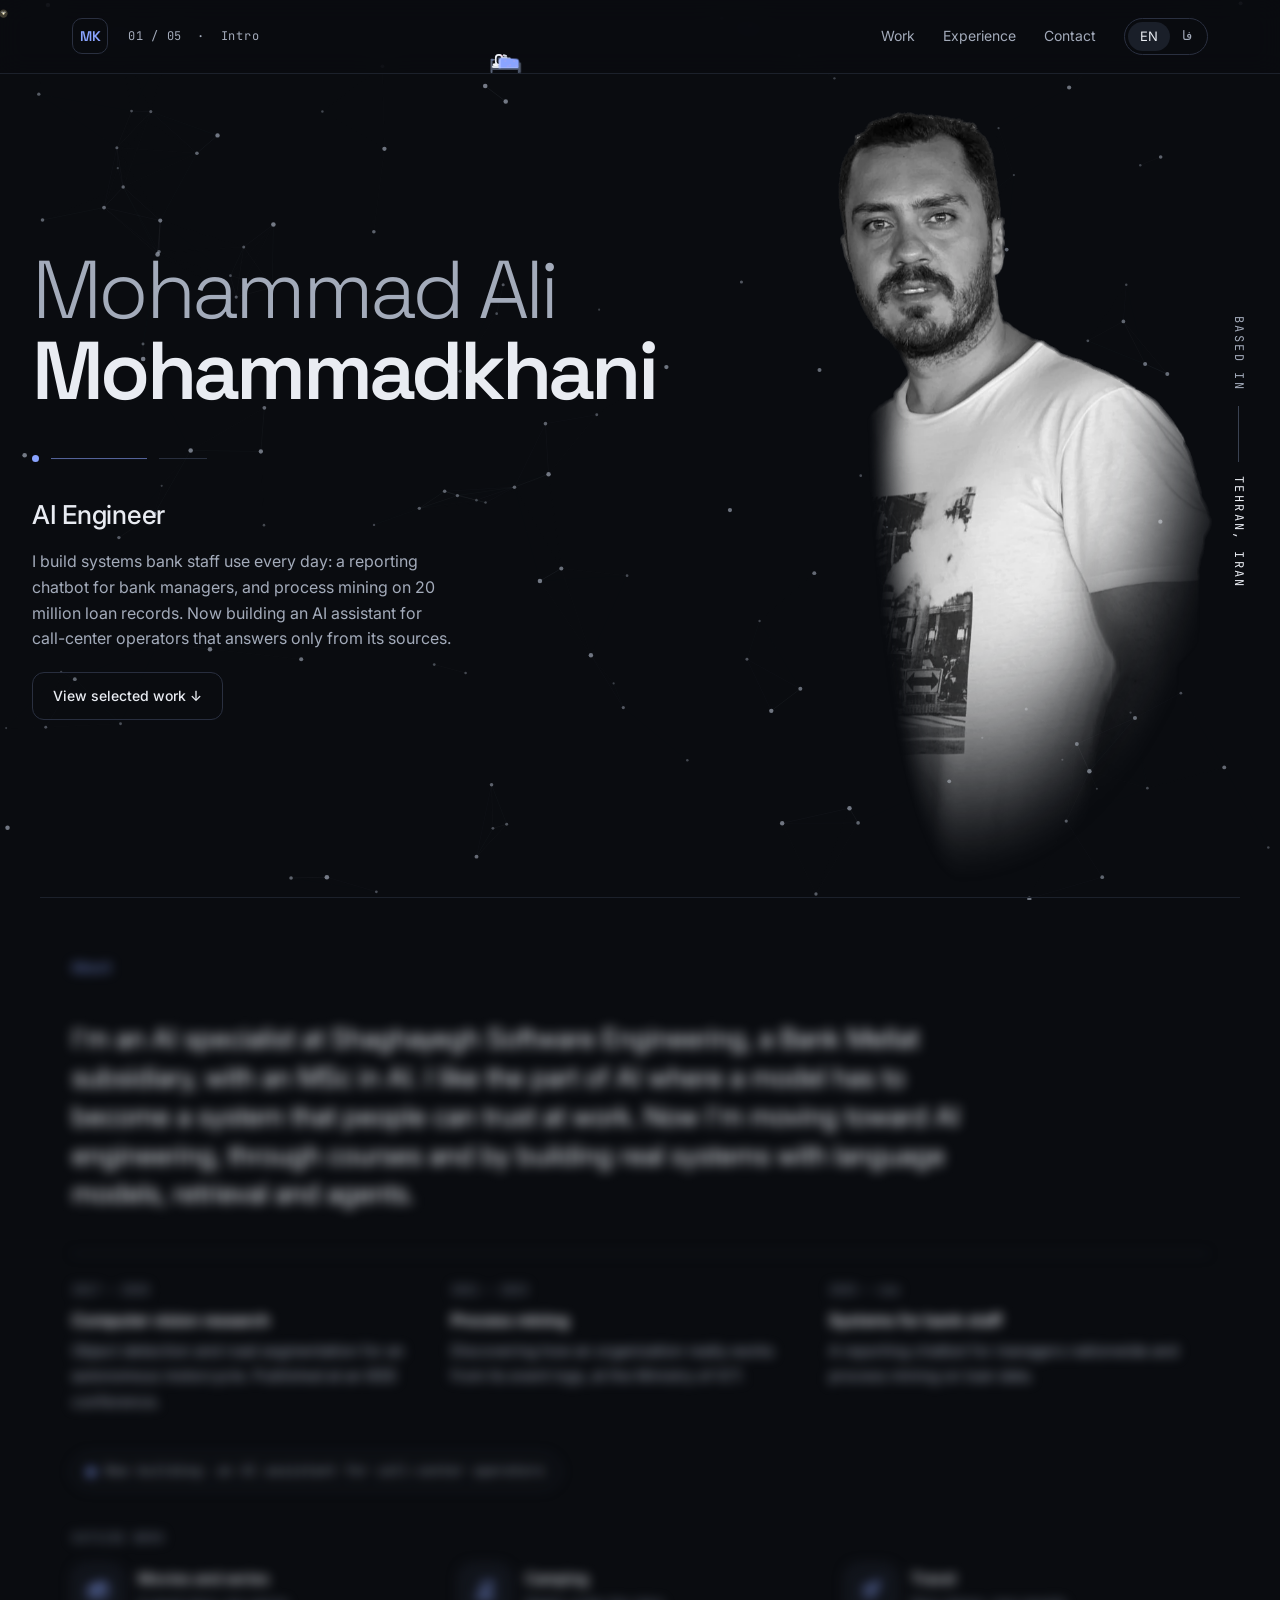
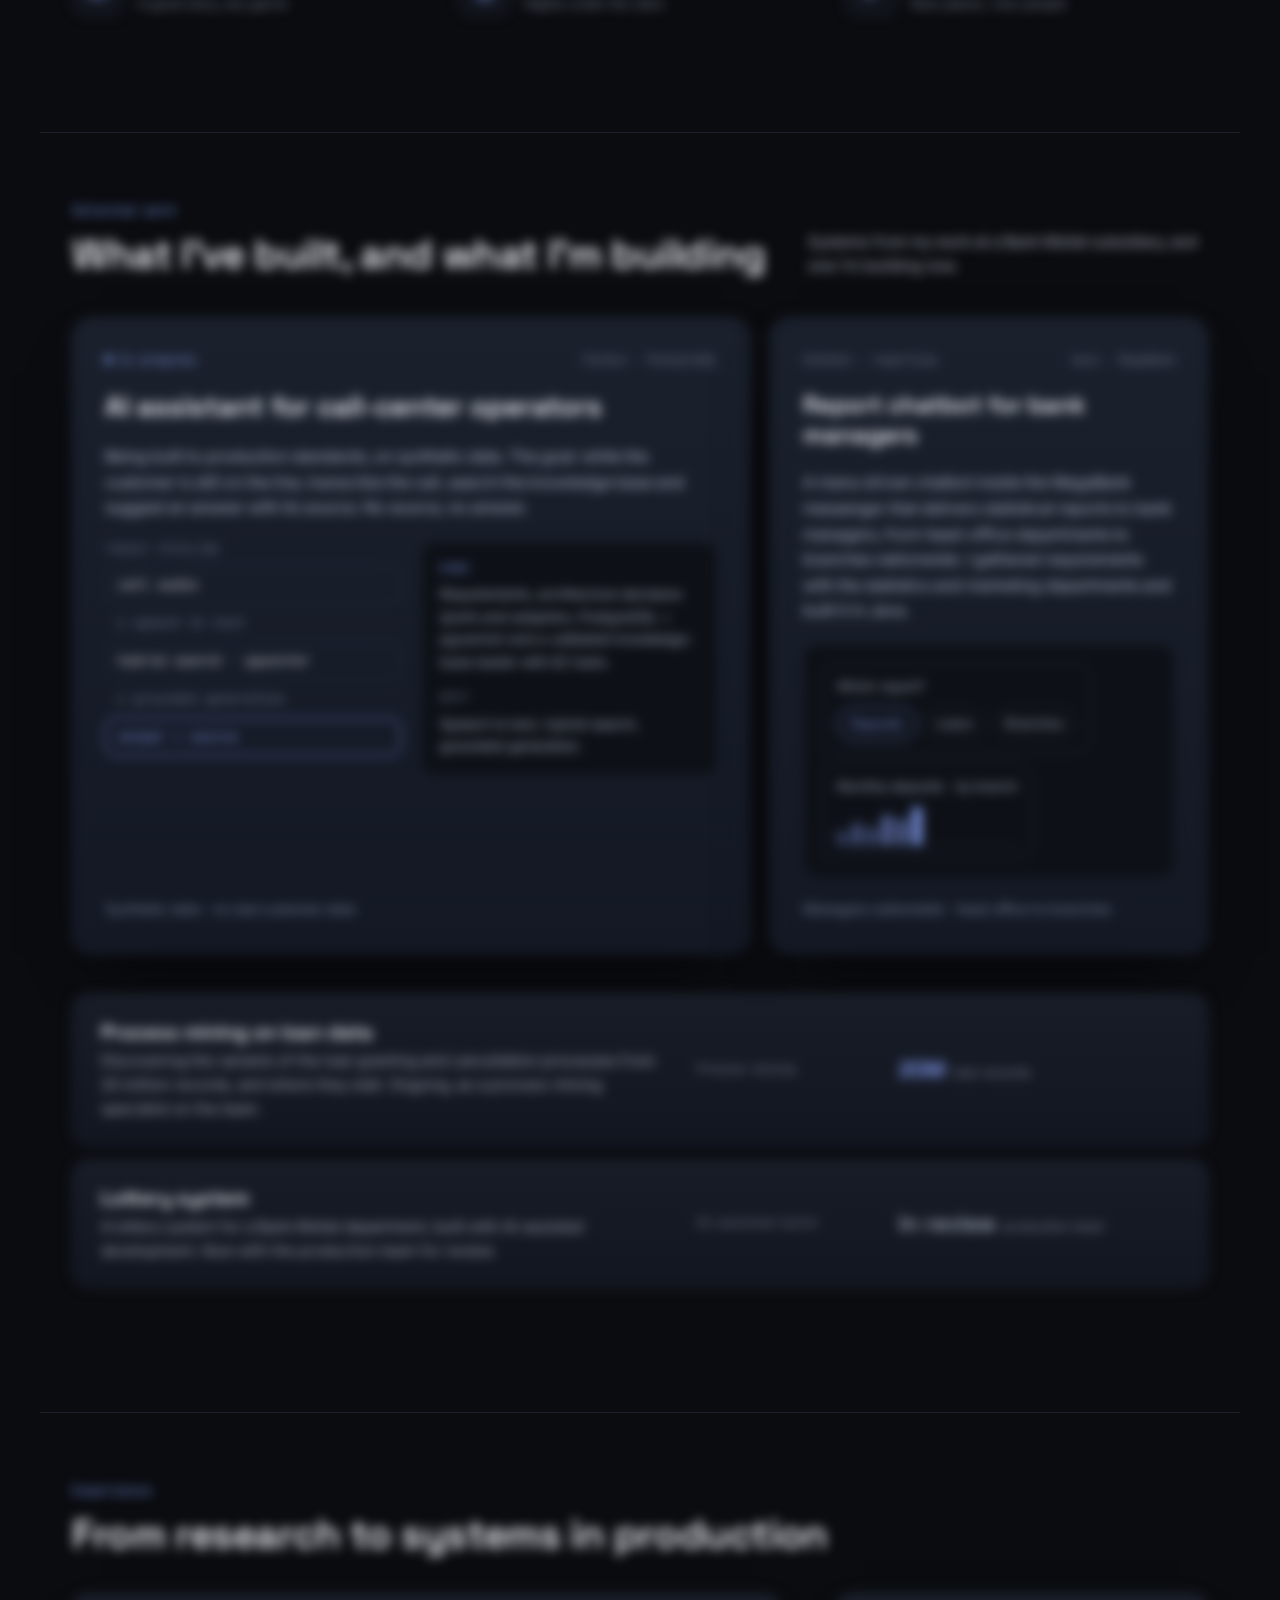
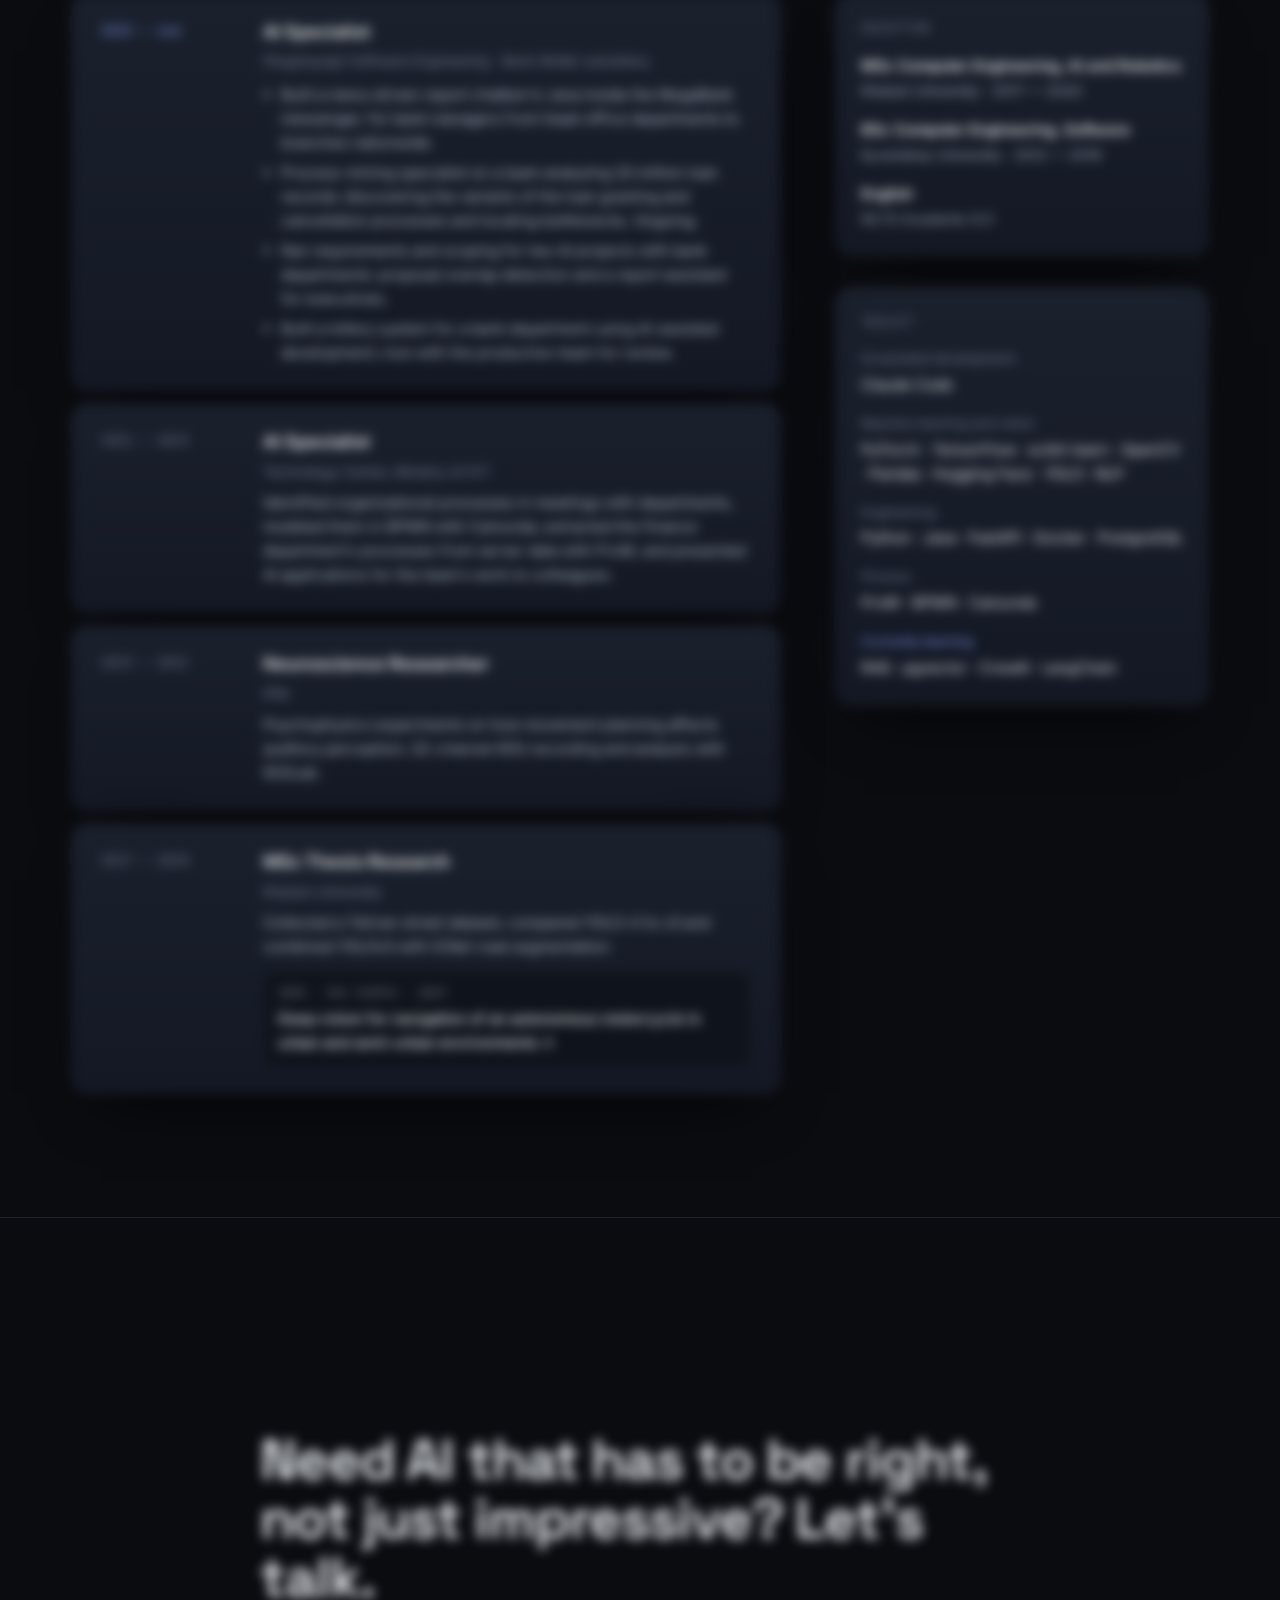
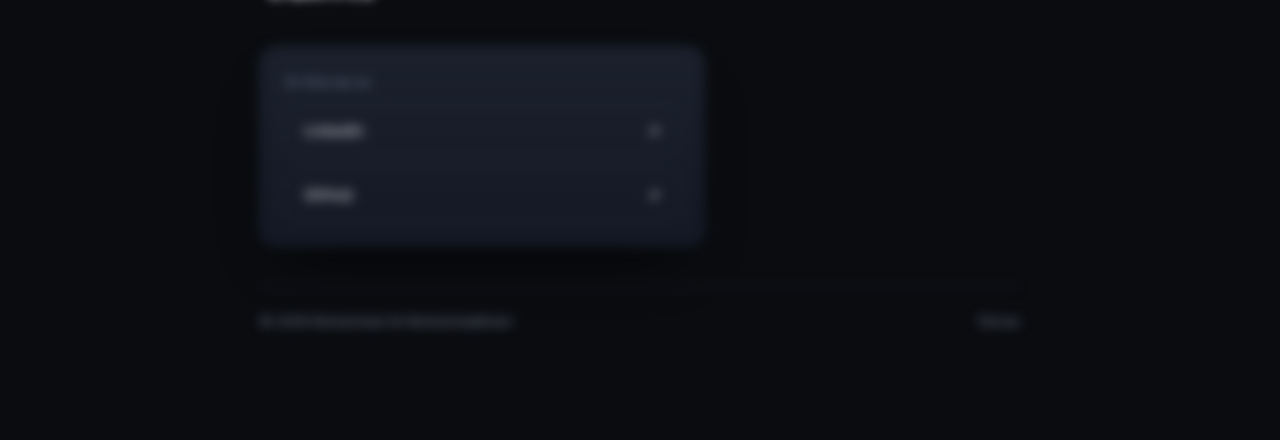
==== commit 0800819e: "fix: replace image and text in first page" ====
--- a/index.html
+++ b/index.html
@@ -436,6 +436,21 @@
 .cf-side a:hover{border-color:#3A4458}
 .cf-hp{display:none!important}
 @media (max-width:720px){.cf-grid,.cf-row{grid-template-columns:minmax(0,1fr)}.cf-card{padding:20px}}
+</style>
+<style id="hero-phone">
+@media (max-width:720px){
+ .hero{gap:0!important;padding-top:20px!important}
+ .hero .hero-copy{display:contents!important}
+ .hero h1{order:1}
+ .hero .hero-photo{order:2;align-self:stretch!important;width:100%!important;max-width:none!important;
+   height:calc(100vh - var(--hp-used))!important;height:calc(100svh - var(--hp-used))!important;min-height:340px;
+   object-fit:contain;object-position:50% 100%;margin-top:14px;translate:none!important;opacity:1!important}
+ .hero .hero-copy>div:nth-of-type(1){order:3;margin:30px 0 24px!important}
+ .hero .hero-copy>div:nth-of-type(2){order:4;padding-bottom:12px}
+ /* header + hero top padding + the two-line name + gap above the photo */
+ html{--hp-used:calc(79px + 20px + 20.4vw + 14px)}
+ html[lang="fa"]{--hp-used:calc(80px + 20px + 27vw + 14px)}
+}
 </style>
 </head>
 <body>
@@ -1229,6 +1244,8 @@
     var t = (y - zoneStart) / (zoneEnd - zoneStart);
     var down = y >= settled;
     var target = down ? (t > 0.12 ? zoneEnd : zoneStart) : (t < 0.88 ? zoneStart : zoneEnd);
+    // coming down from above a tall page: stop where its end is in view first, never skip its last part
+    if (down && settled < zoneStart - 2) target = zoneStart;
     settled = target;
     if (Math.abs(target - y) > 3) win.scrollTo({ top: target, behavior: 'smooth' });
   }
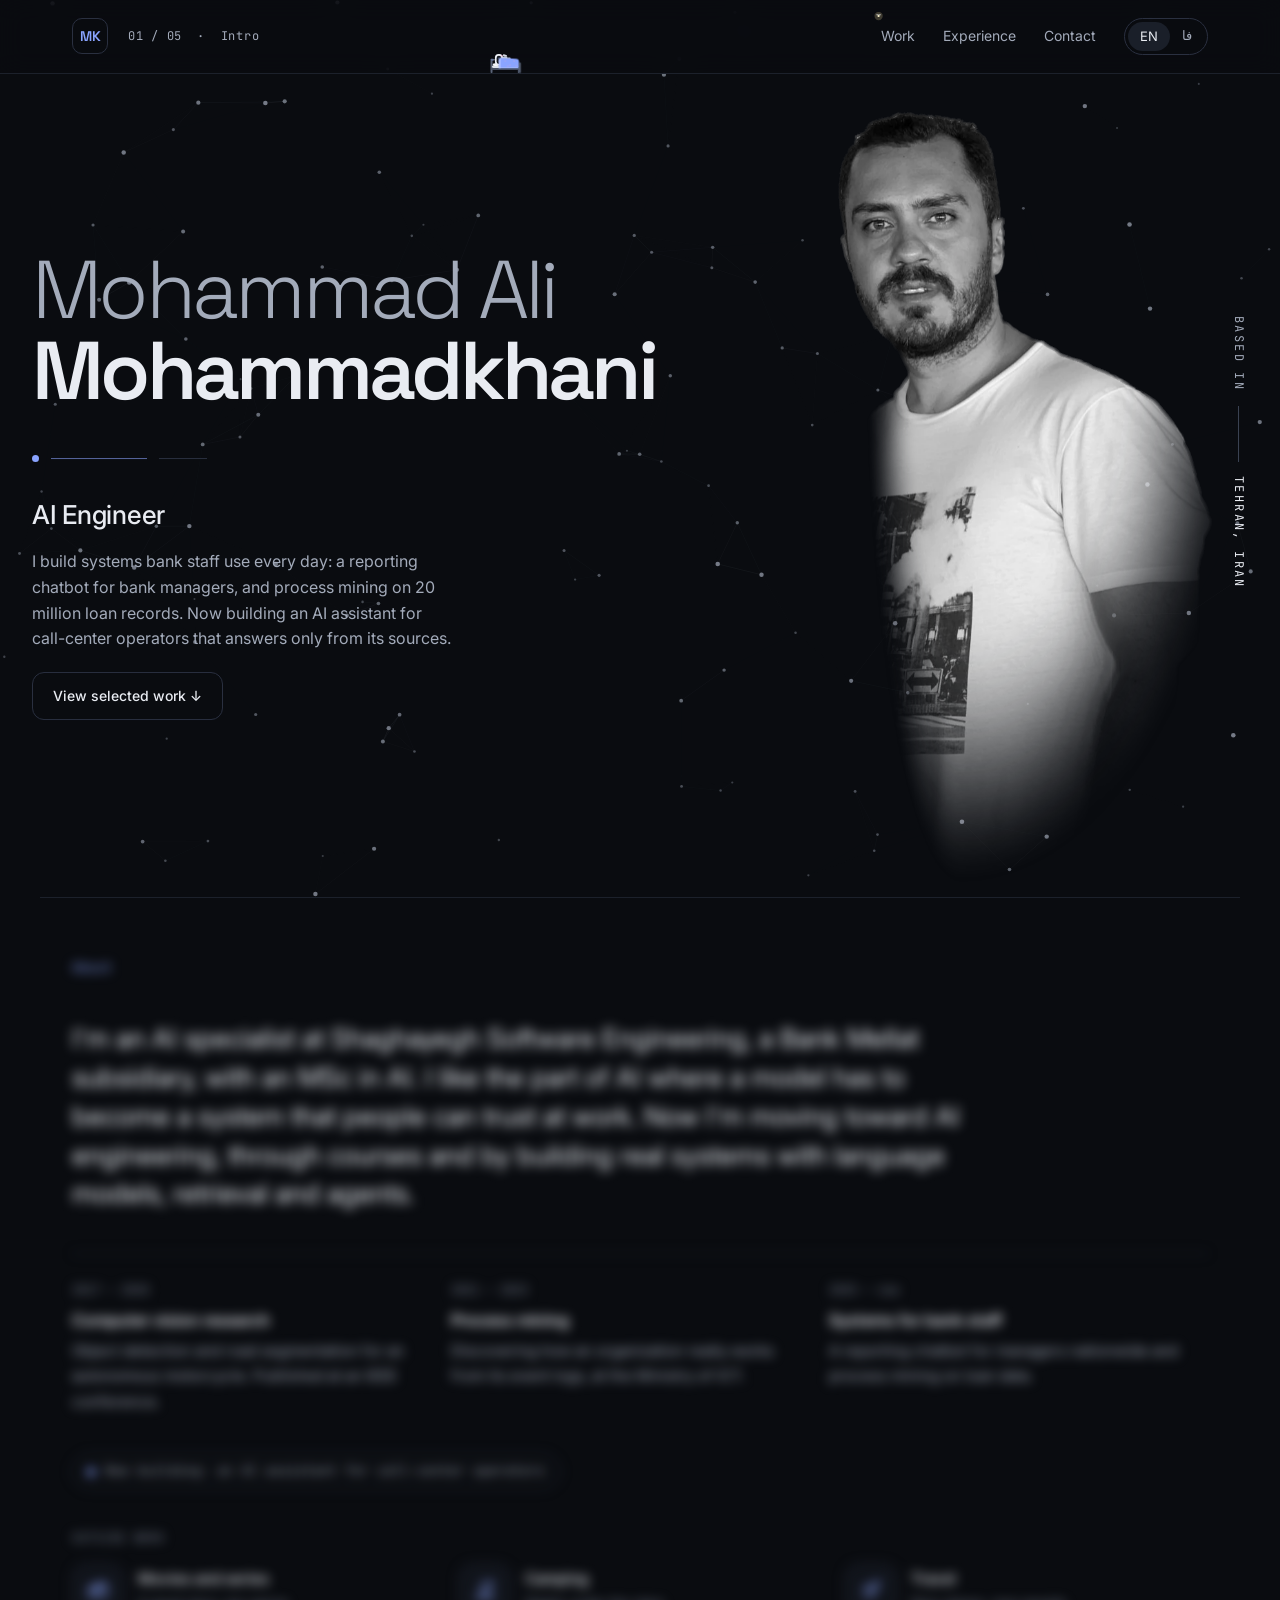
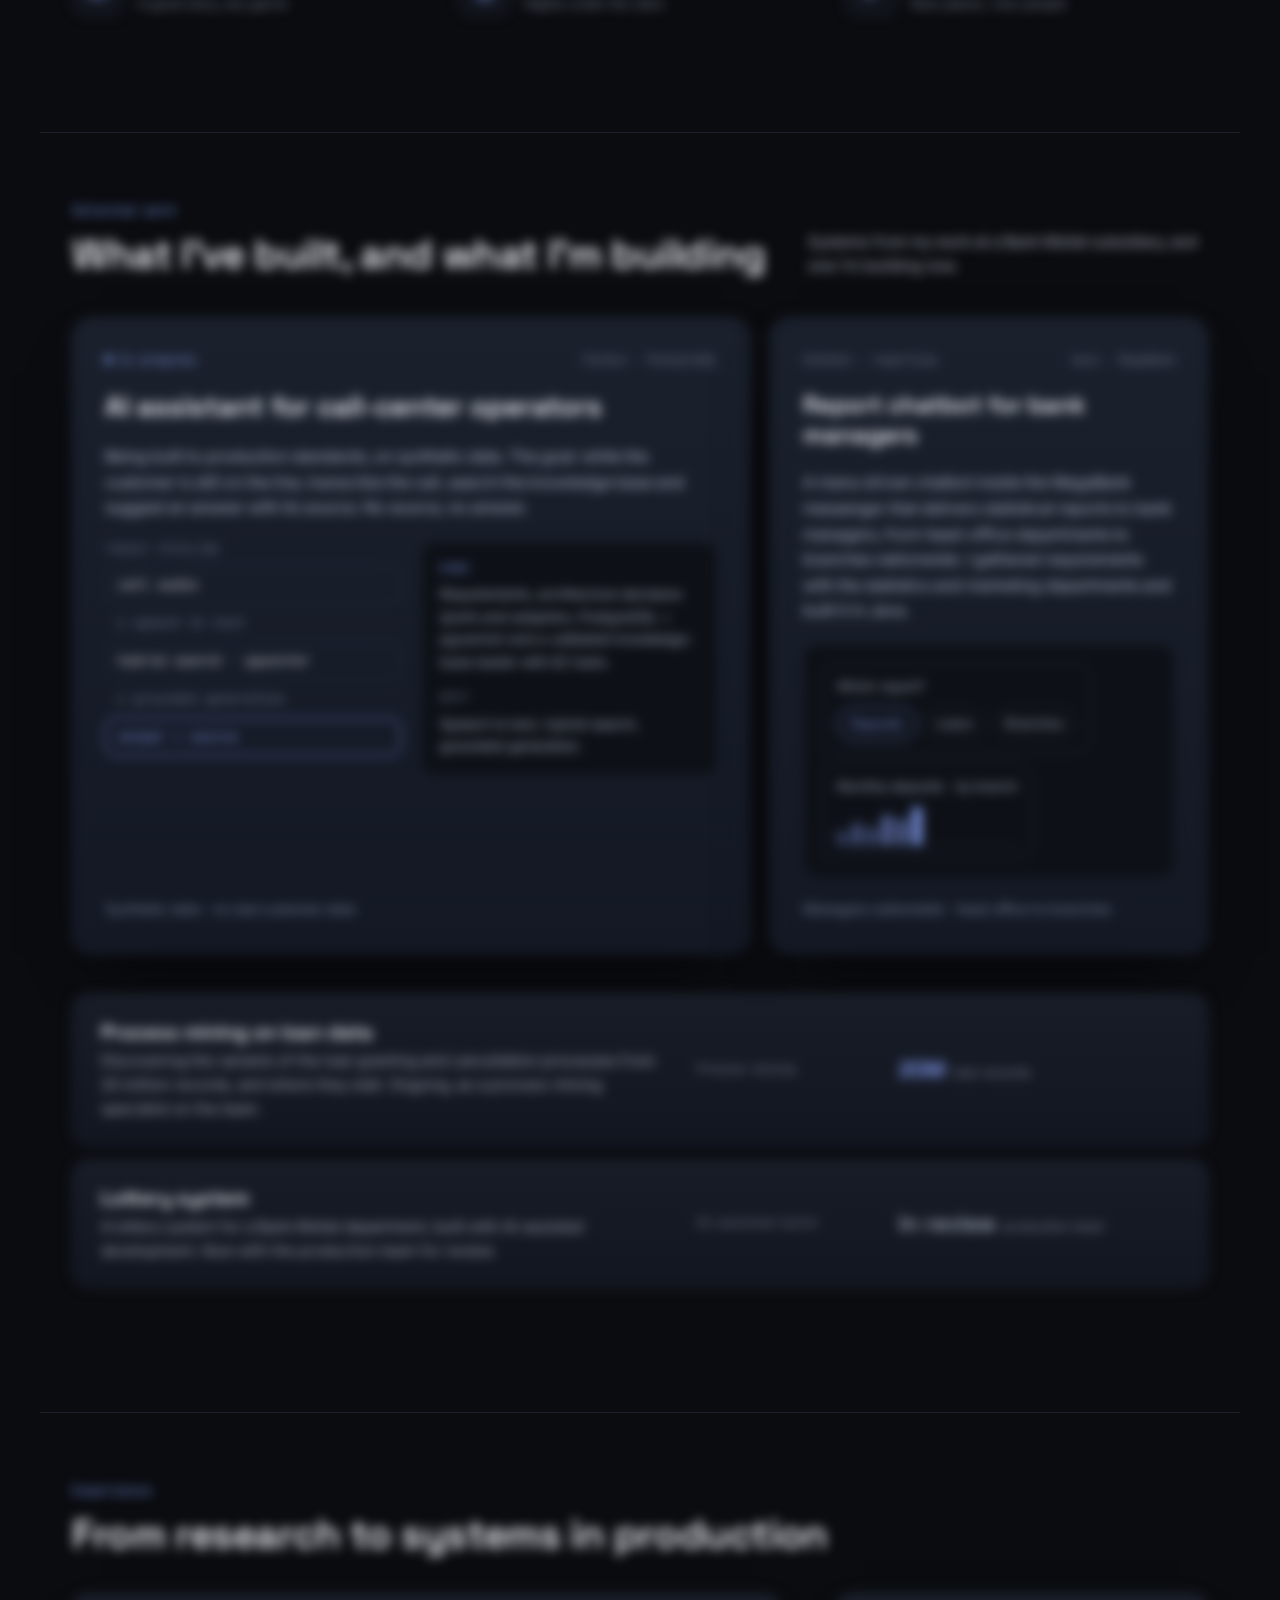
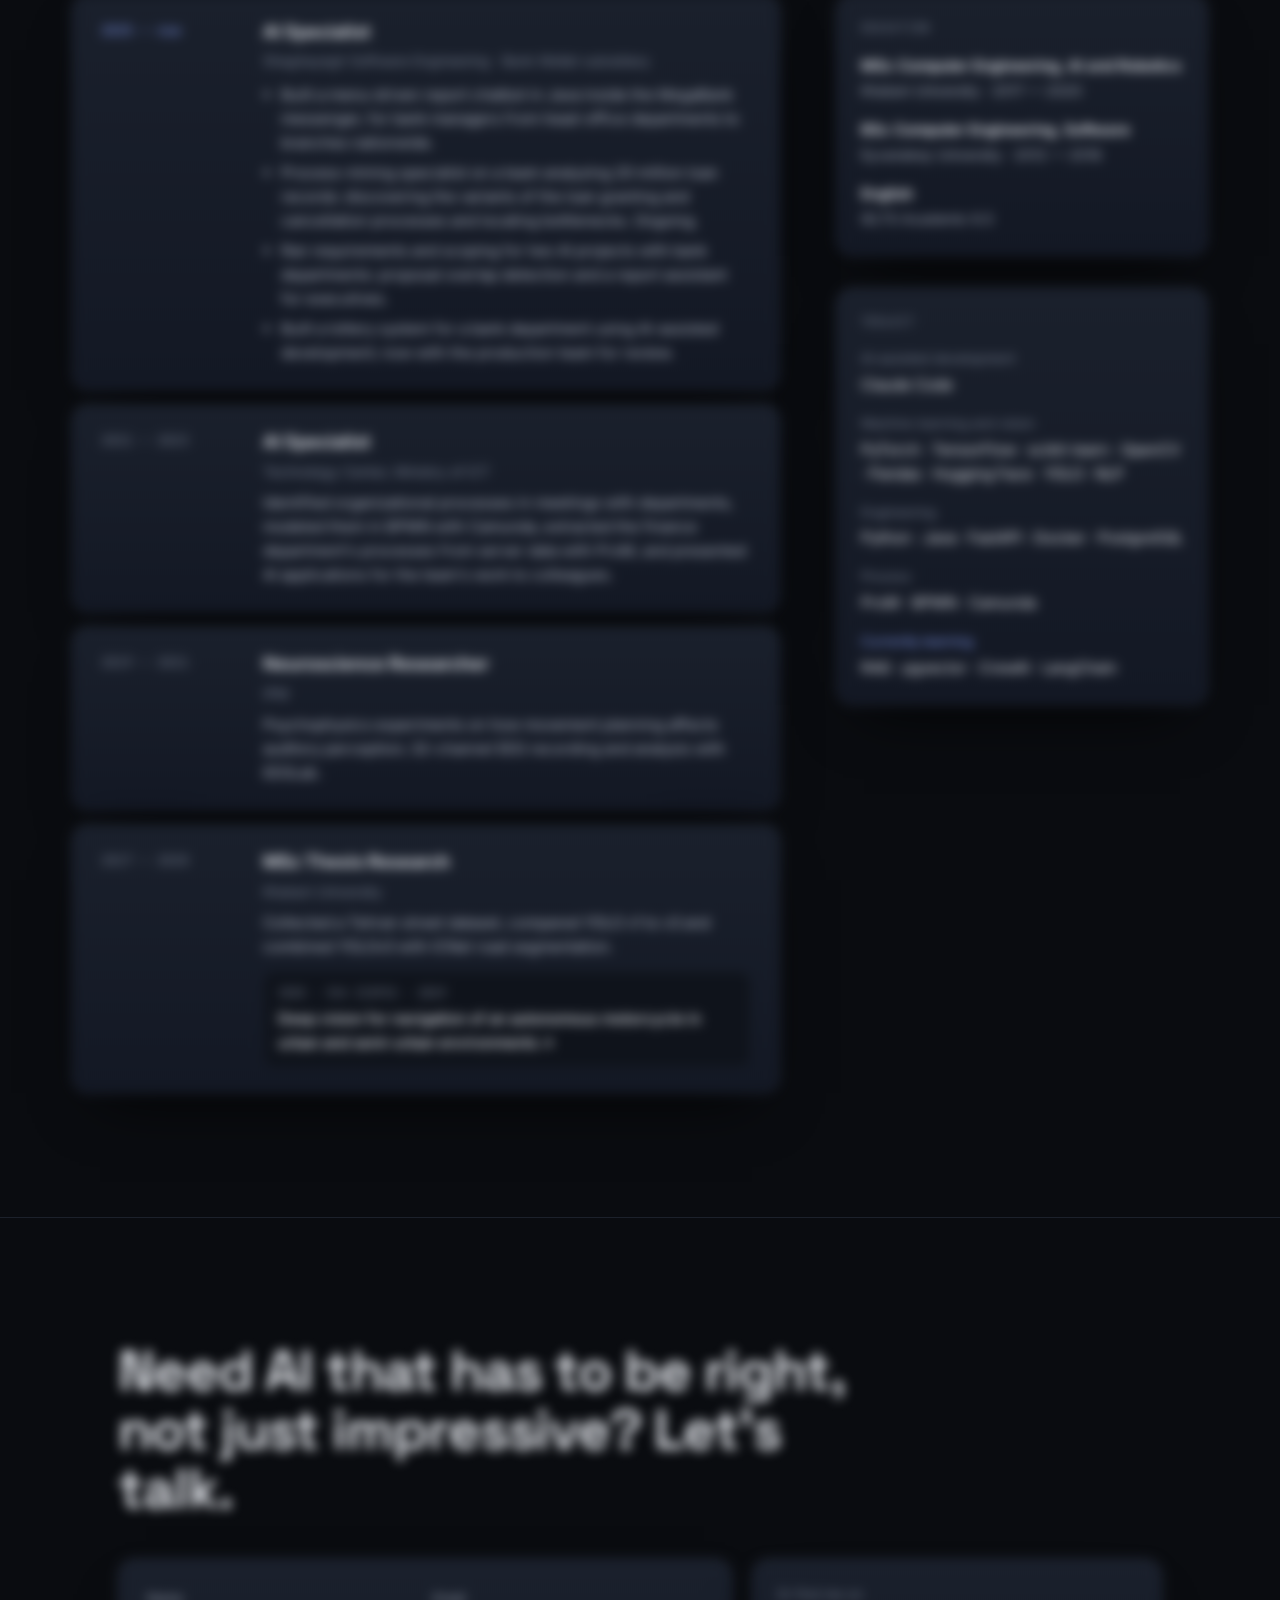
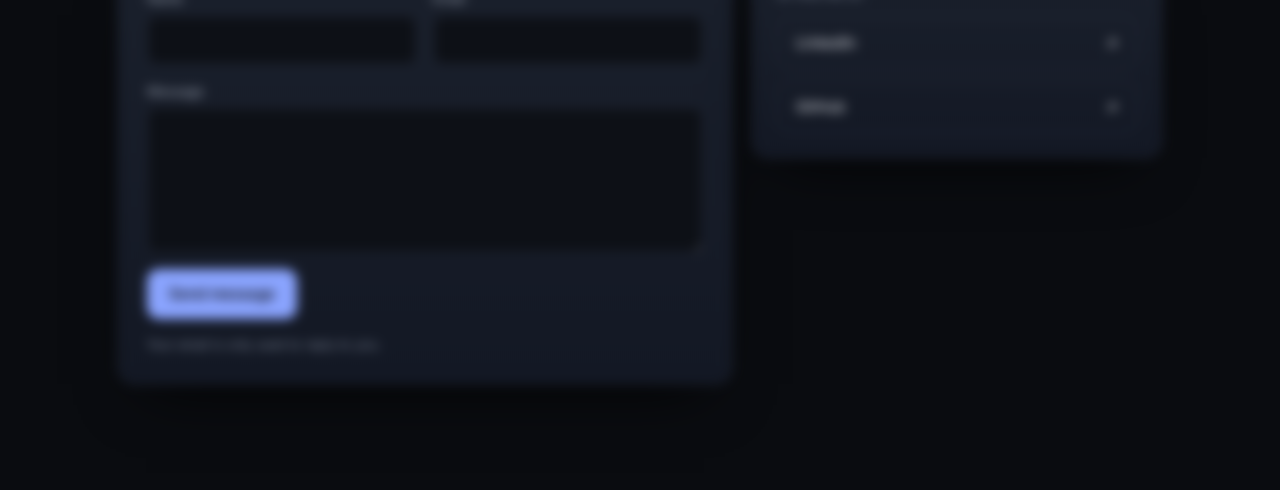
==== commit 9ef85bb1: "update: contact form added." ====
--- a/index.html
+++ b/index.html
@@ -700,7 +700,7 @@
 <h2 style="margin: 0; font-family: 'Space Grotesk', sans-serif; font-weight: 600; font-size: 56px; line-height: 1.05; letter-spacing: -0.02em; max-width: 760px">Need AI that has to be right, not just impressive? Let's talk.</h2>
 <div class="cf-grid">
 <form class="cf-card" id="contact-form" novalidate data-sending="Sending…" data-ok="Thanks, your message is on its way. I will get back to you soon." data-err="Couldn't send it. Please try again, or message me on LinkedIn." data-notset="The form is not connected yet.">
-<input type="hidden" name="access_key" value="YOUR_WEB3FORMS_ACCESS_KEY">
+<input type="hidden" name="access_key" value="695b1a11-2bb1-4383-a1fc-5943cb7649dd">
 <input type="hidden" name="subject" value="New message from your portfolio (EN)">
 <input type="hidden" name="from_name" value="Portfolio">
 <input type="checkbox" name="botcheck" class="cf-hp" tabindex="-1" autocomplete="off" aria-hidden="true">
@@ -1214,11 +1214,11 @@
   }
   function onScroll() { if (!raf) raf = win.requestAnimationFrame(update); }
 
-  // pages: counter in the header + gentle snap to the nearest page start
+  // pages: counter in the header (free scrolling, no snap)
   var pages = Array.prototype.slice.call(doc.querySelectorAll('[data-page]'));
   var header = doc.querySelector('header');
   var counter = doc.querySelector('.page-count');
-  var snapTimer = 0, current = -1;
+  var current = -1;
   function headH() { return header ? header.offsetHeight : 0; }
   function pad(n) { return (n < 10 ? '0' : '') + n; }
   function updateCounter() {
@@ -1230,29 +1230,8 @@
       counter.textContent = pad(idx + 1) + ' / ' + pad(pages.length) + '  ·  ' + pages[idx].getAttribute('data-page');
     }
   }
-  var settled = win.scrollY || 0;
-  function snap() {
-    var h = headH(), vh = win.innerHeight - h, y = win.scrollY || 0;
-    var maxY = Math.max(0, root.scrollHeight - win.innerHeight);
-    var starts = pages.map(function (p) { return Math.min(maxY, Math.max(0, Math.round(p.getBoundingClientRect().top + y - h))); });
-    var i = 0;
-    for (var k = 0; k < starts.length; k++) if (starts[k] <= y + 1) i = k;
-    if (i >= starts.length - 1) { settled = y; return; }
-    var zoneStart = Math.max(starts[i], starts[i + 1] - vh);   // tall pages scroll freely until their end
-    var zoneEnd = starts[i + 1];
-    if (y < zoneStart + 2 || zoneEnd - zoneStart < 4) { settled = y; return; }
-    var t = (y - zoneStart) / (zoneEnd - zoneStart);
-    var down = y >= settled;
-    var target = down ? (t > 0.12 ? zoneEnd : zoneStart) : (t < 0.88 ? zoneStart : zoneEnd);
-    // coming down from above a tall page: stop where its end is in view first, never skip its last part
-    if (down && settled < zoneStart - 2) target = zoneStart;
-    settled = target;
-    if (Math.abs(target - y) > 3) win.scrollTo({ top: target, behavior: 'smooth' });
-  }
   function onSnapScroll() {
     updateCounter();
-    if (reduce) return;
-    clearTimeout(snapTimer); snapTimer = setTimeout(snap, 160);
   }
   win.addEventListener('scroll', onSnapScroll, { passive: true });
   updateCounter();
@@ -1262,7 +1241,7 @@
   return function () {
     if (io) io.disconnect();
     win.removeEventListener('scroll', onScroll); win.removeEventListener('resize', onScroll);
-    win.removeEventListener('scroll', onSnapScroll); clearTimeout(snapTimer);
+    win.removeEventListener('scroll', onSnapScroll);
     if (raf) win.cancelAnimationFrame(raf);
   };
 }
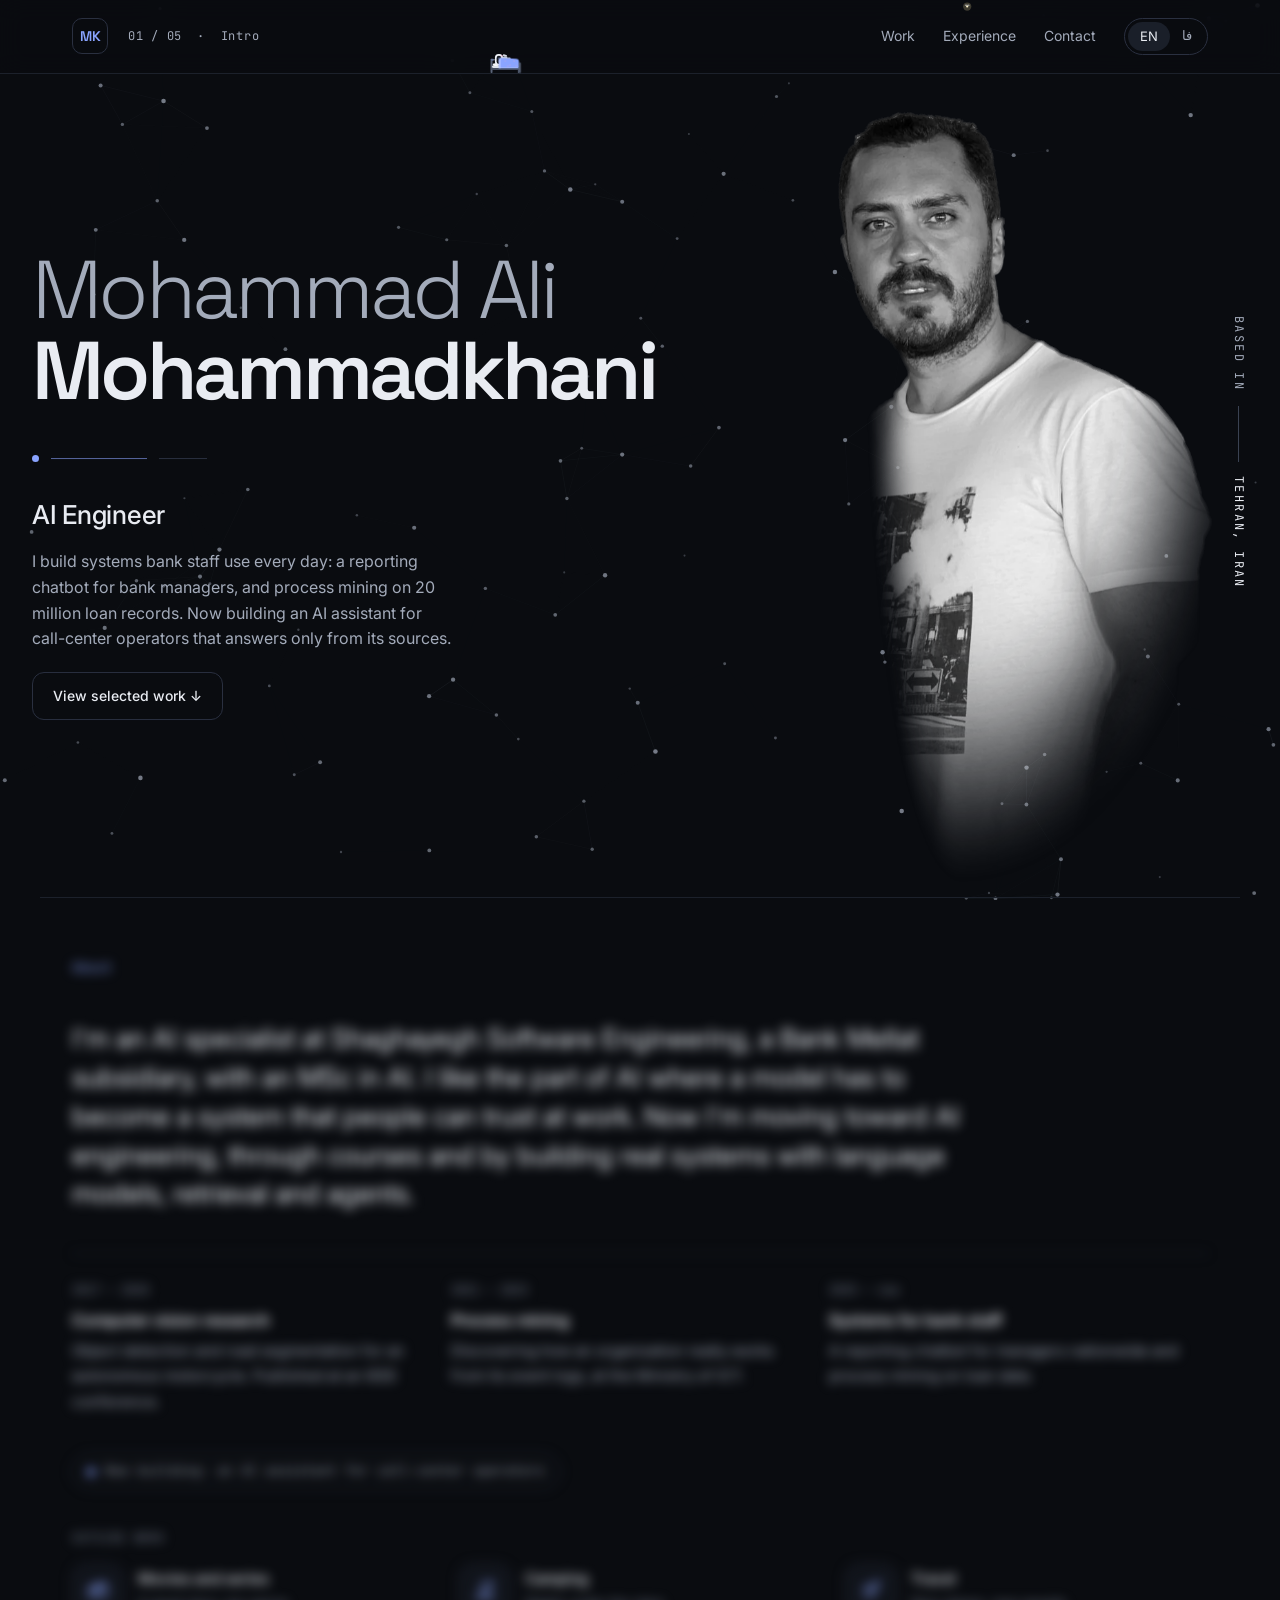
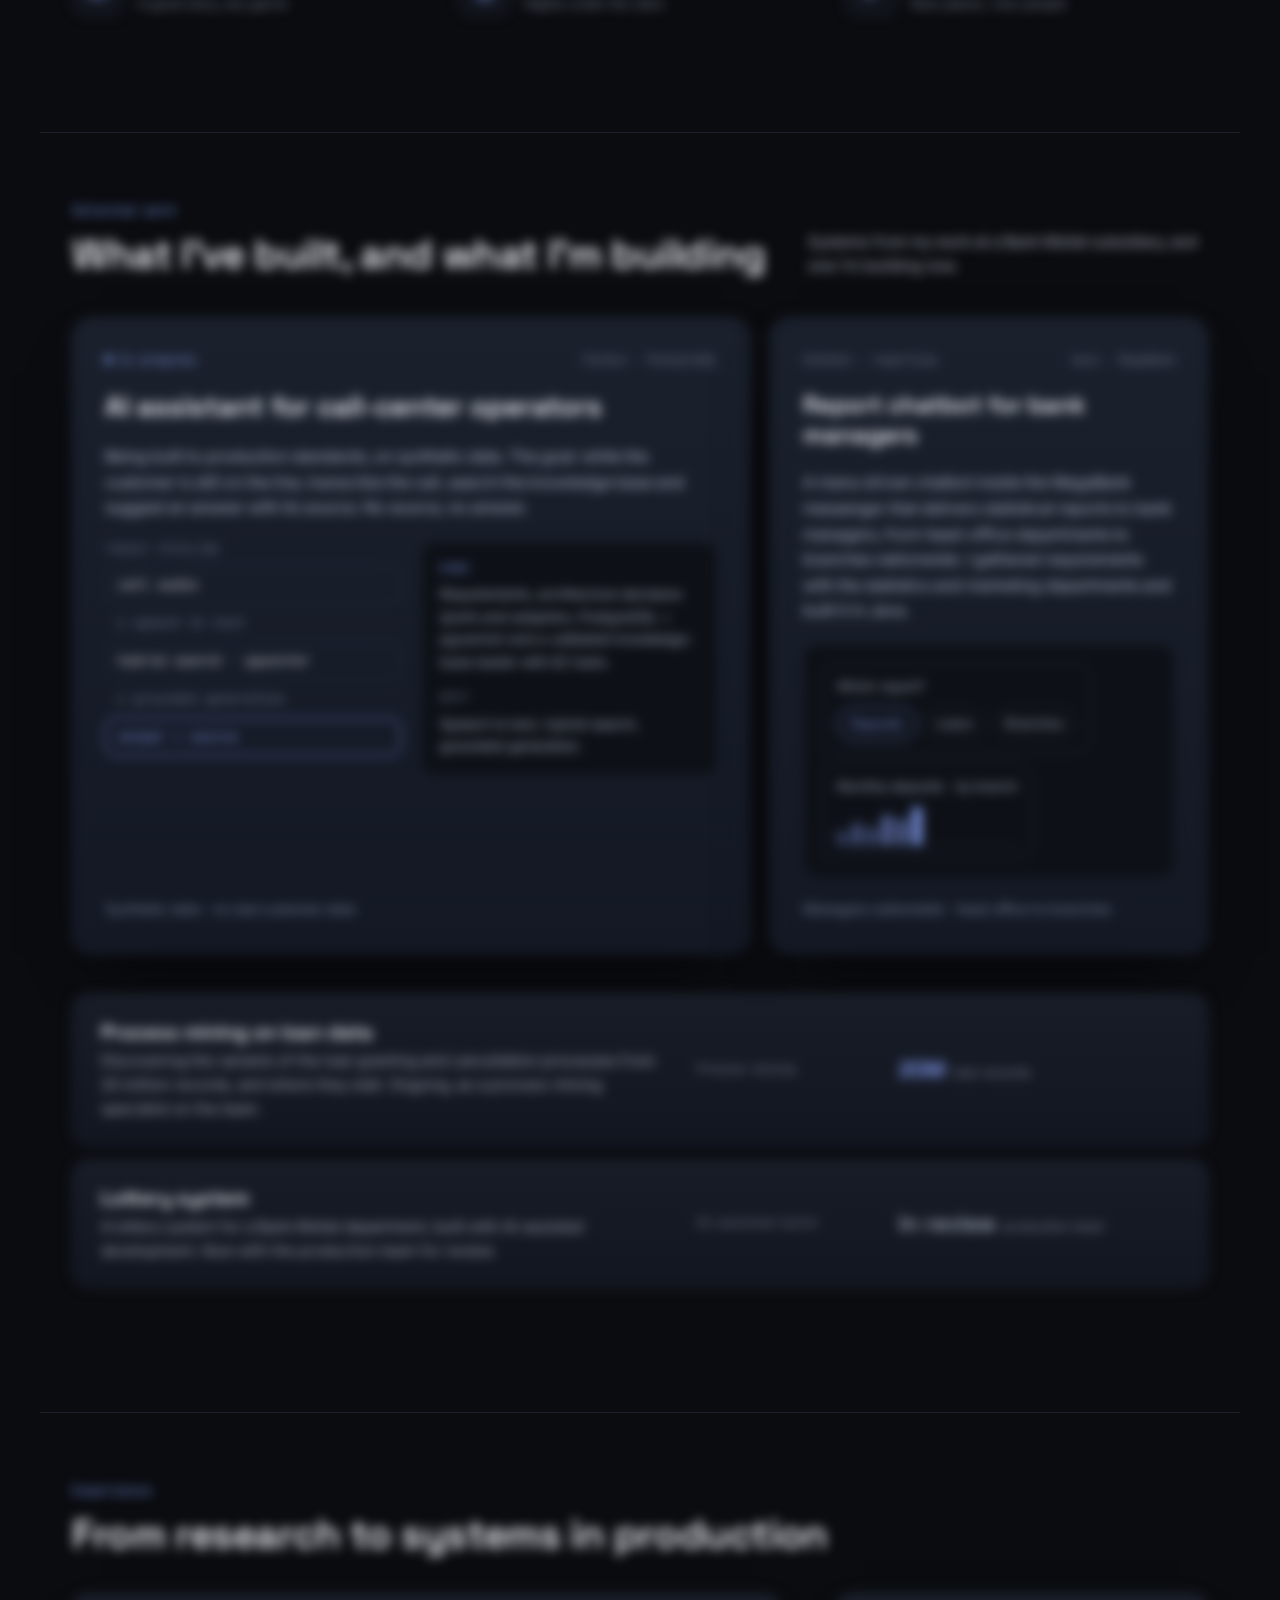
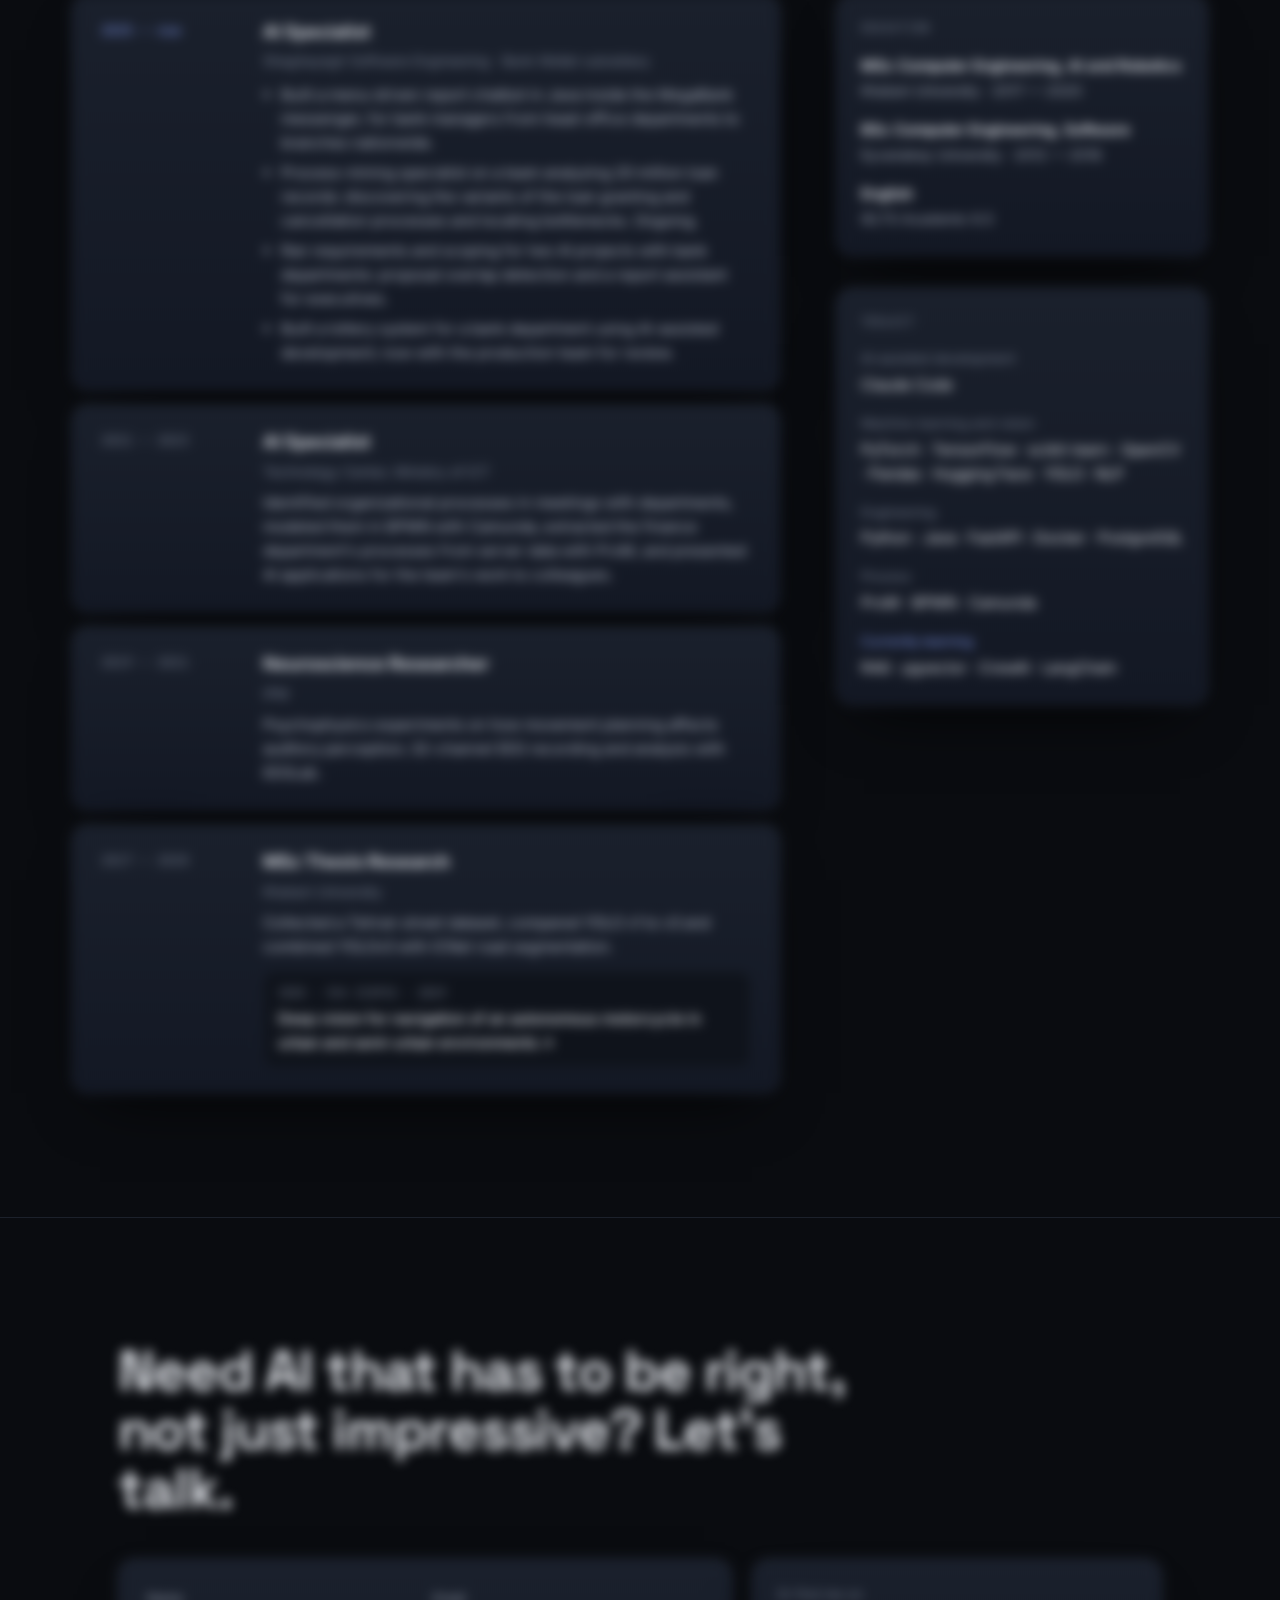
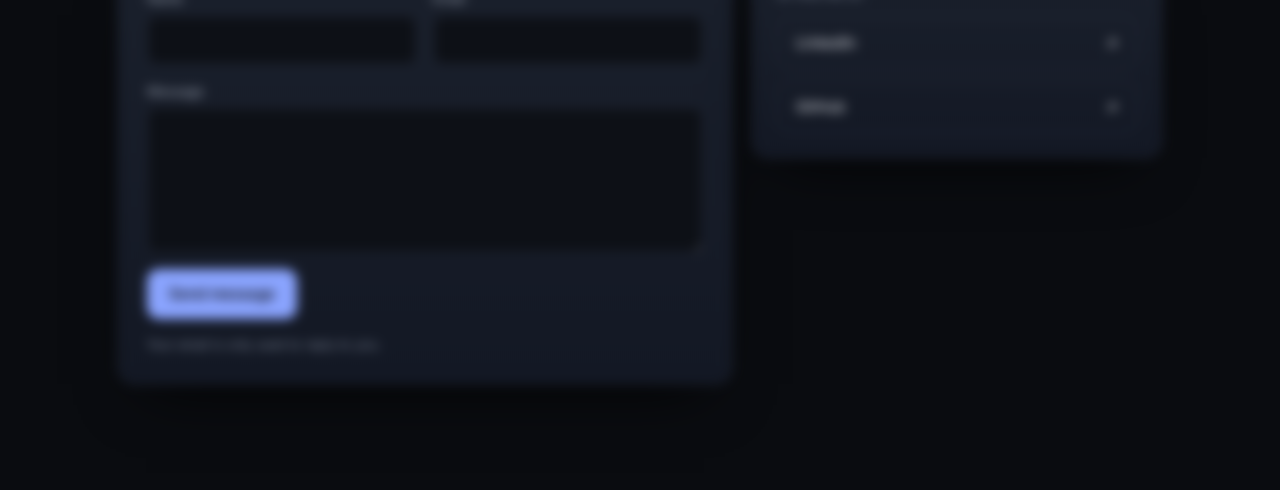
==== commit fa13bfde: "feat: sender name in contact form is changed" ====
--- a/index.html
+++ b/index.html
@@ -701,8 +701,8 @@
 <div class="cf-grid">
 <form class="cf-card" id="contact-form" novalidate data-sending="Sending…" data-ok="Thanks, your message is on its way. I will get back to you soon." data-err="Couldn't send it. Please try again, or message me on LinkedIn." data-notset="The form is not connected yet.">
 <input type="hidden" name="access_key" value="695b1a11-2bb1-4383-a1fc-5943cb7649dd">
-<input type="hidden" name="subject" value="New message from your portfolio (EN)">
-<input type="hidden" name="from_name" value="Portfolio">
+<input type="hidden" name="subject" value="پیام تازه از وب‌سایت شخصی (نسخه انگلیسی)">
+<input type="hidden" name="from_name" value="وب‌سایت شخصی">
 <input type="checkbox" name="botcheck" class="cf-hp" tabindex="-1" autocomplete="off" aria-hidden="true">
 <div class="cf-row">
 <label class="cf-field">Name<input type="text" name="name" required autocomplete="name" maxlength="100"></label>
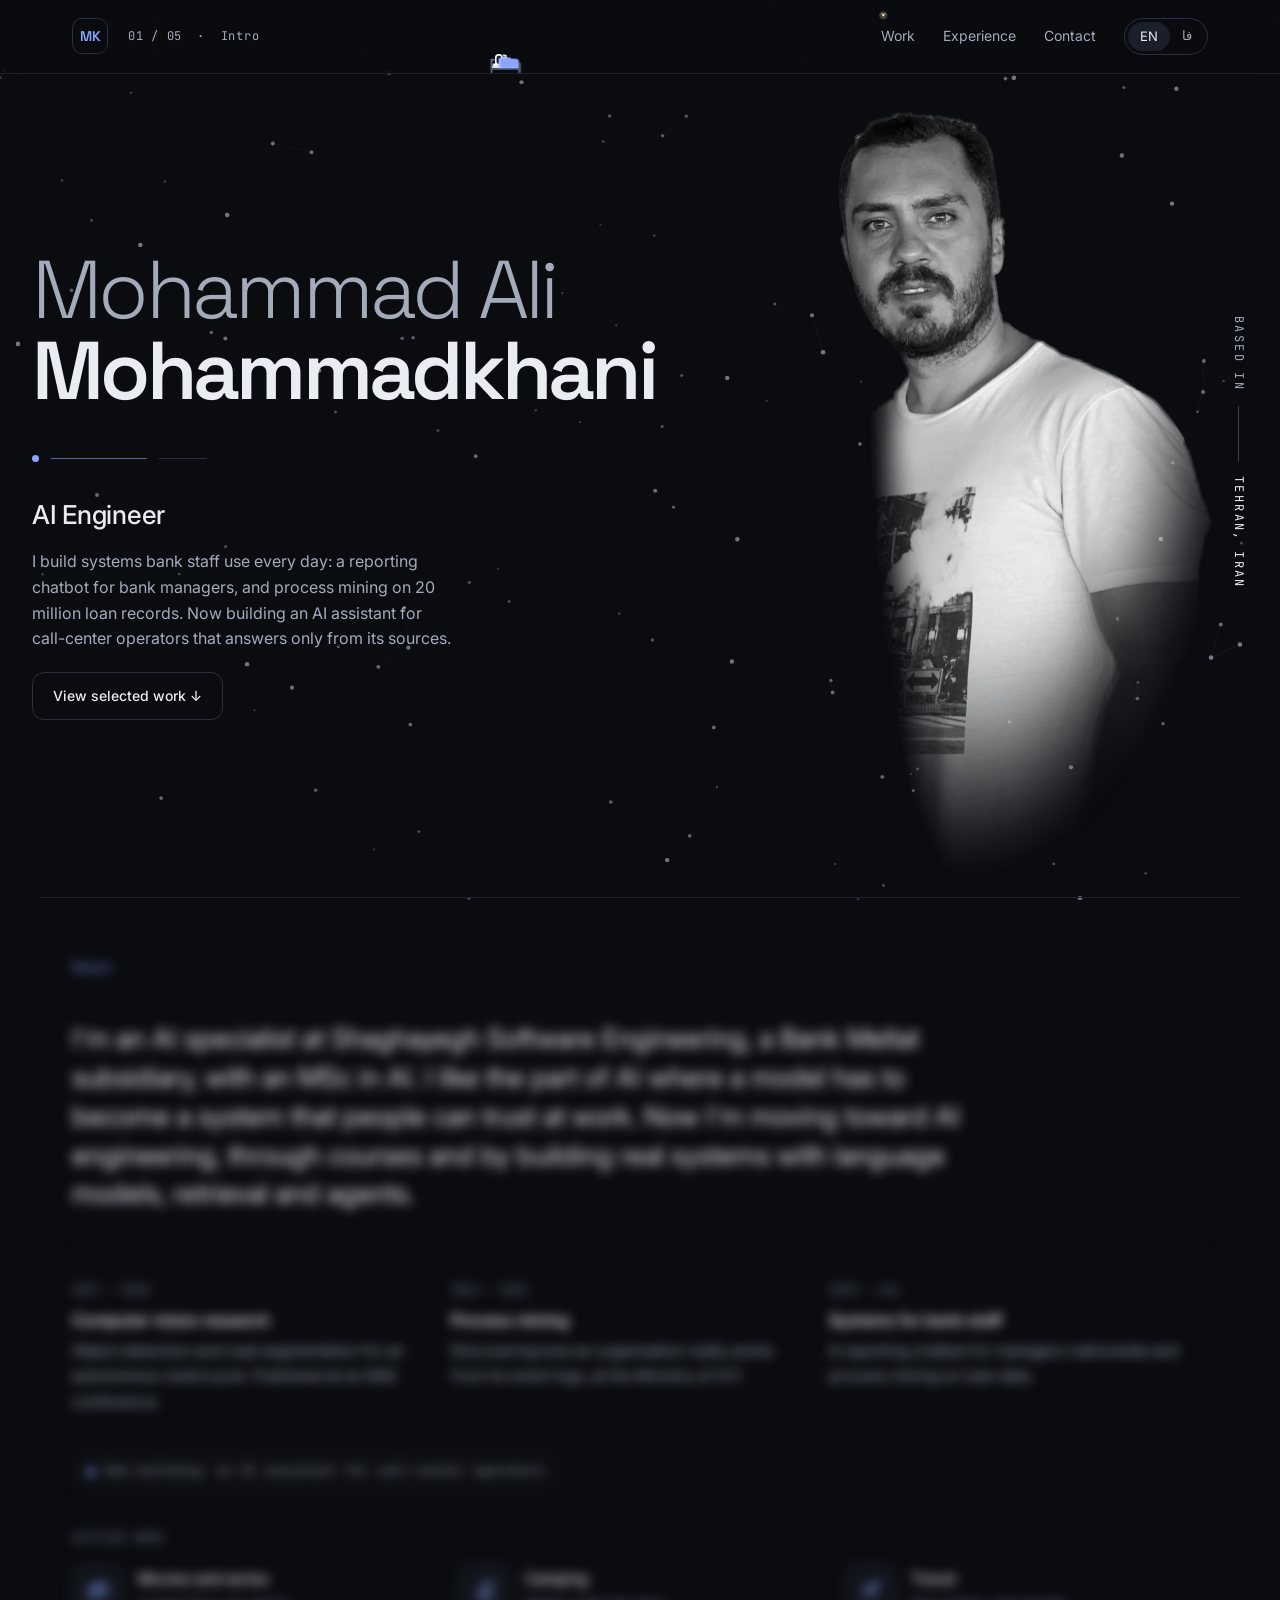
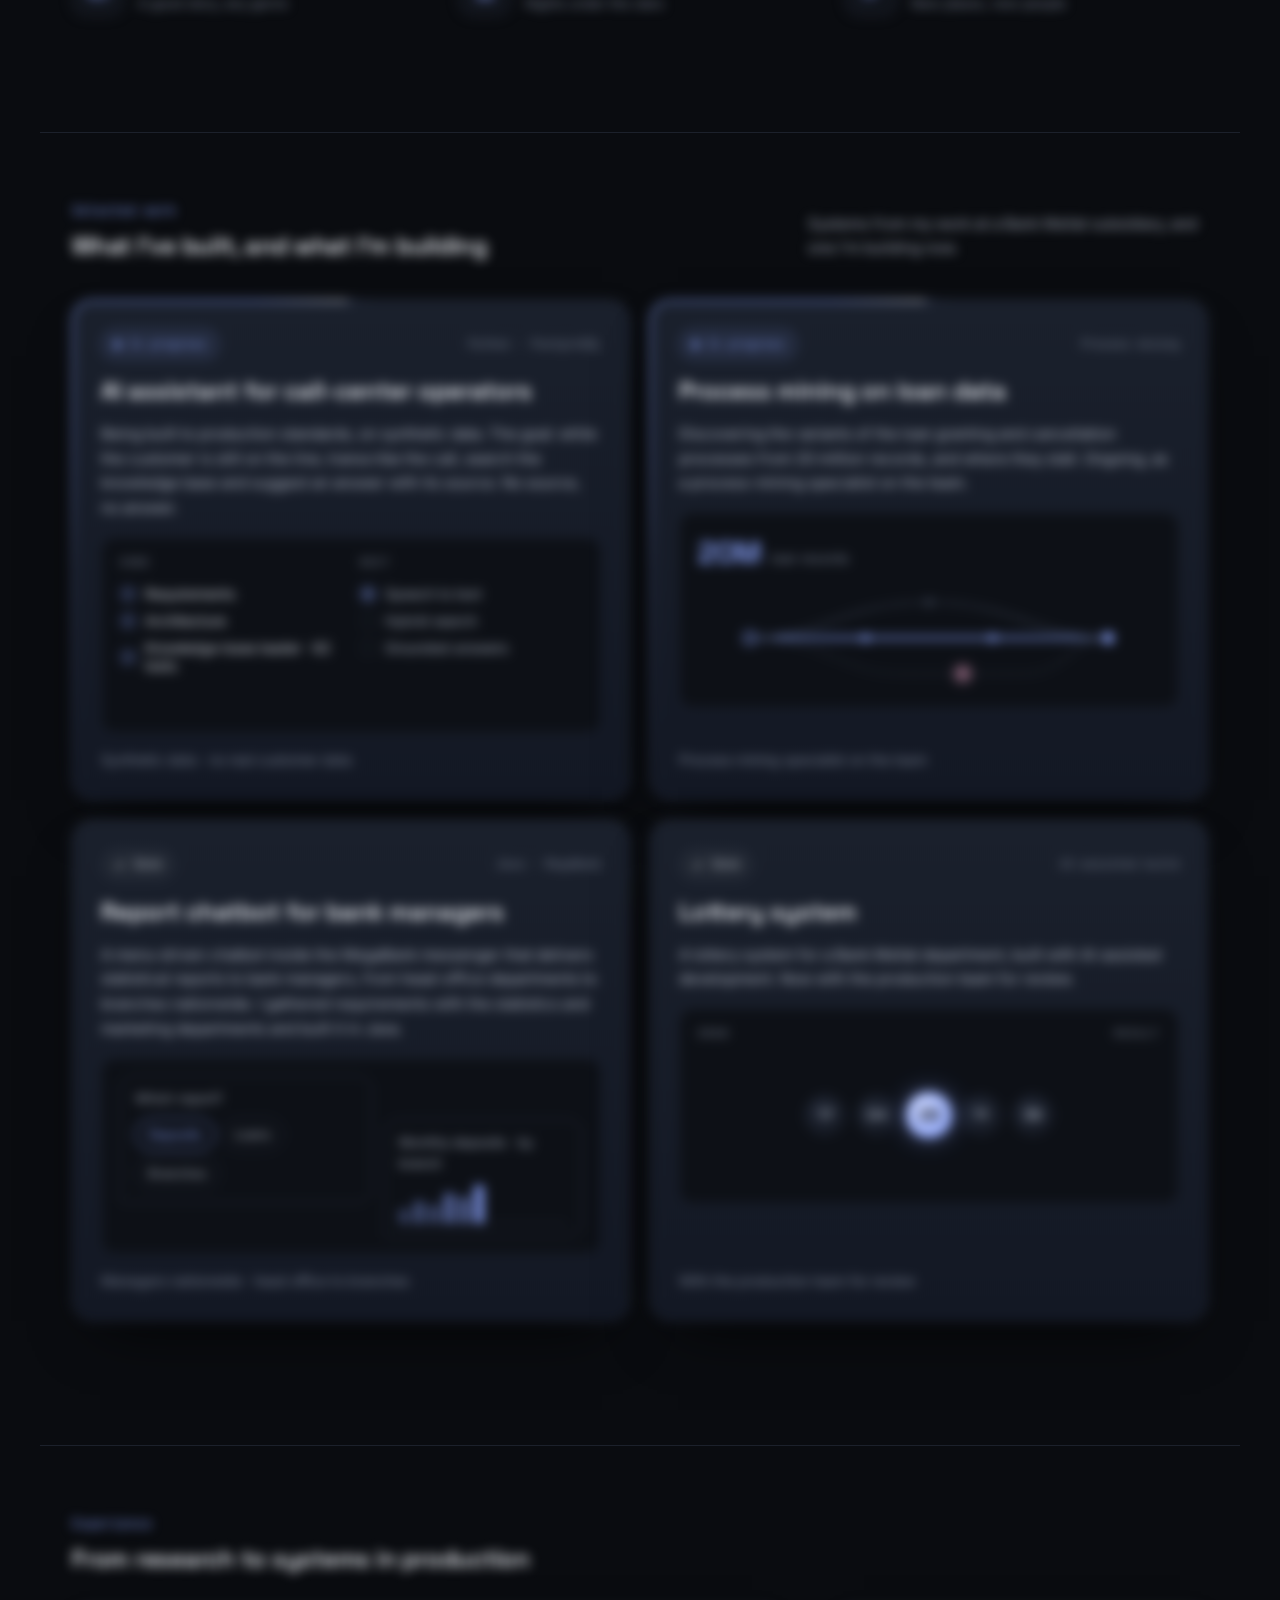
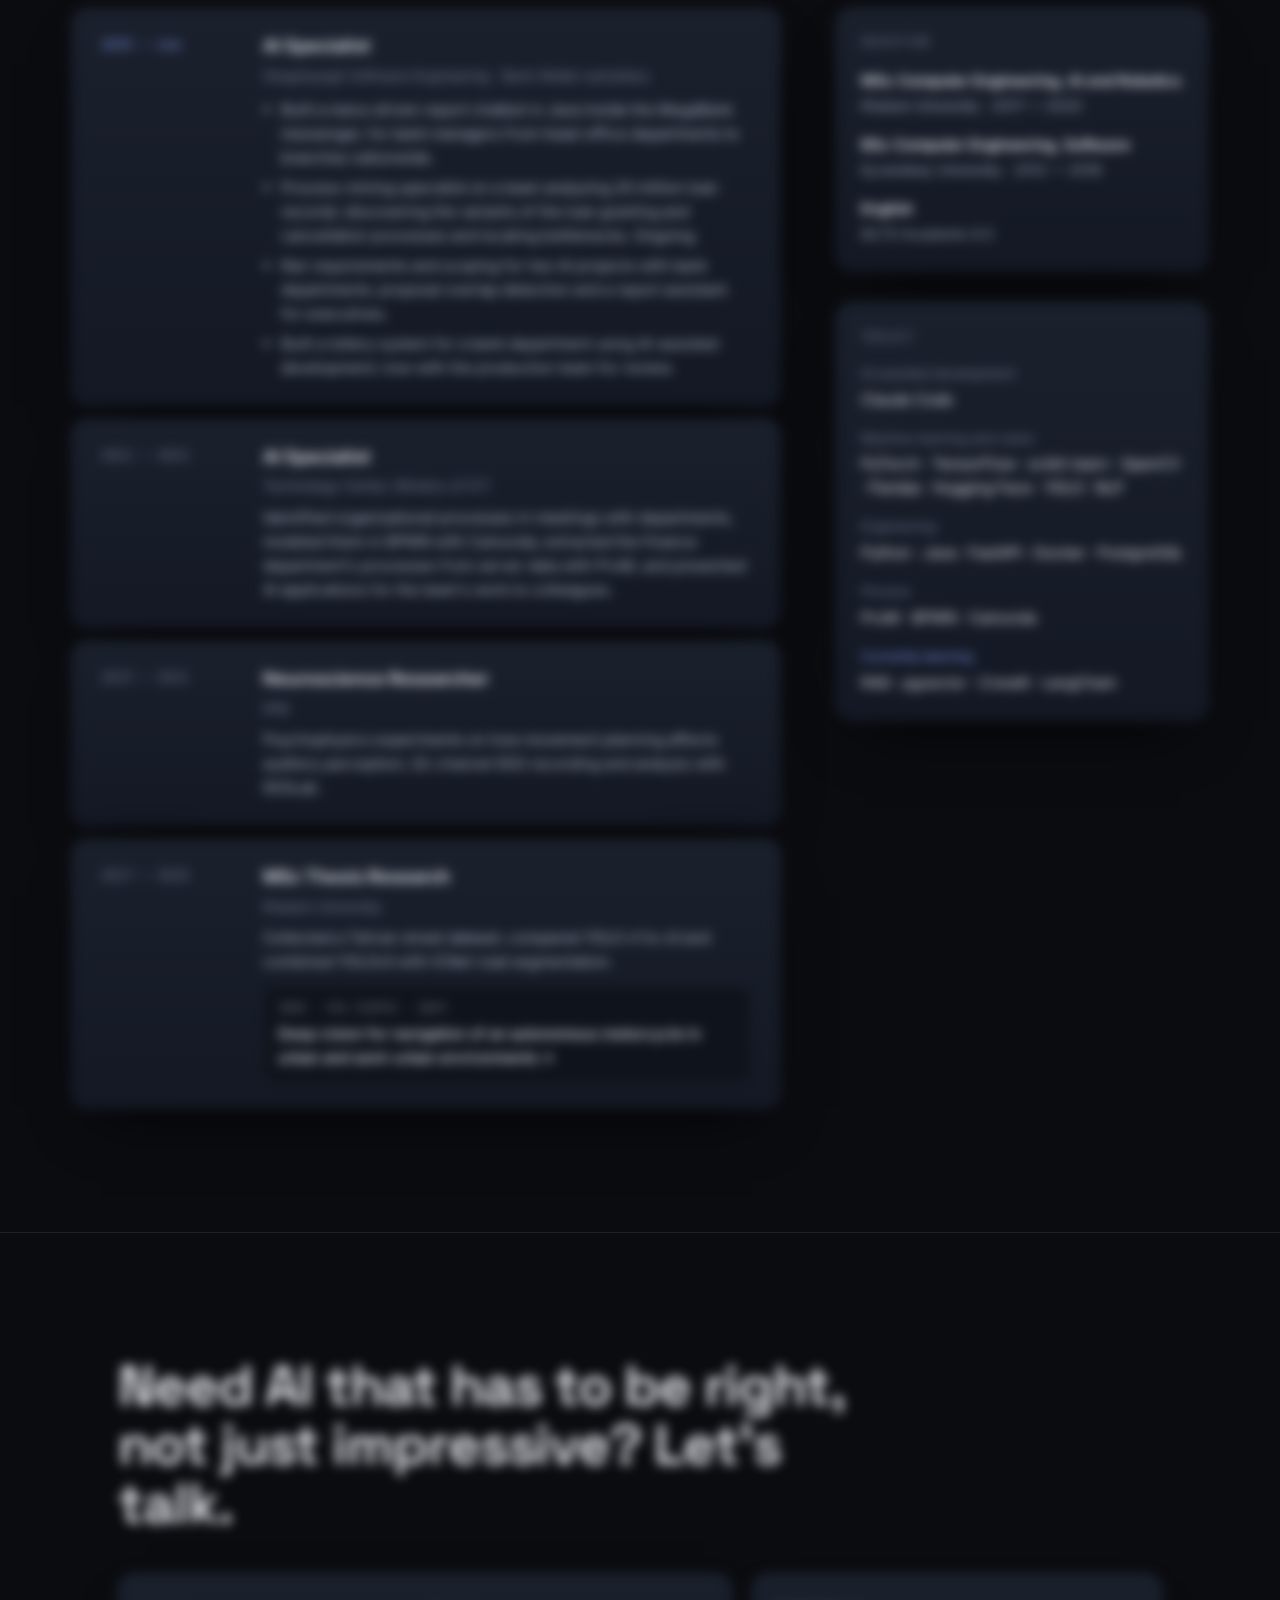
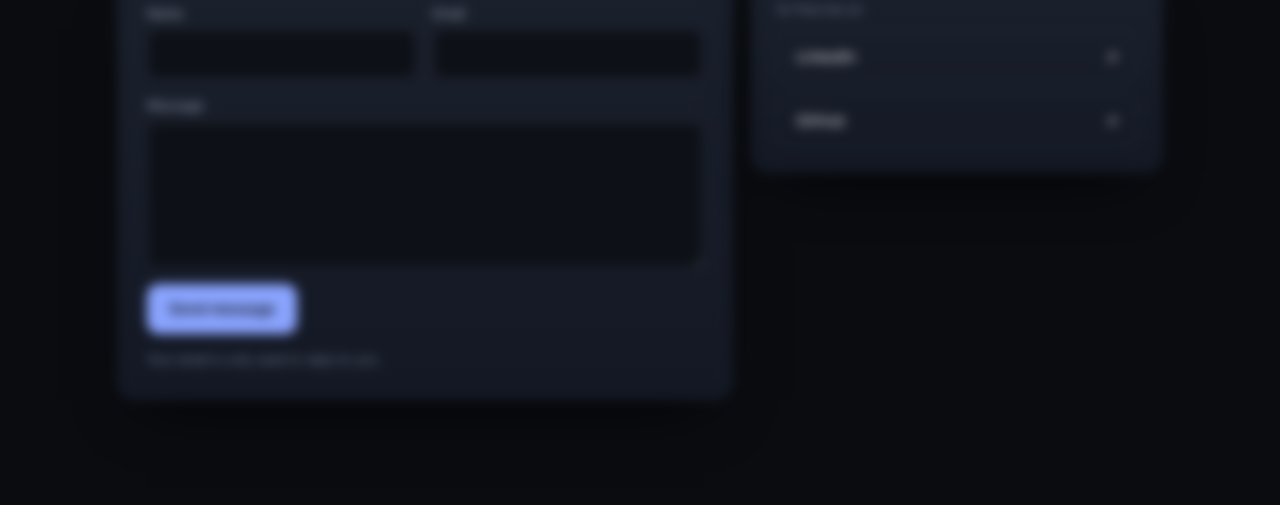
==== commit 636e782f: "feat: change selected work segment" ====
--- a/index.html
+++ b/index.html
@@ -86,20 +86,6 @@
 .meteor.meteor-go::after{animation:meteor-run 1.9s cubic-bezier(.45,.05,.3,1) var(--md,0ms) 1 both}
 @keyframes meteor-run{0%{--ma:-40deg;opacity:0}12%{opacity:1}80%{opacity:1}100%{--ma:330deg;opacity:0}}
 @media (prefers-reduced-motion:reduce){.meteor::after{display:none}}
-</style><style id="work-style">
-#work p{color:#B6BDCB!important}
-#work .feat>article,#work .idx-row{transition:transform .25s ease,border-color .25s ease,box-shadow .25s ease}
-#work .feat>article:hover,#work .idx-row:hover{transform:translateY(-3px)}
-@media (prefers-reduced-motion:reduce){#work .feat>article:hover,#work .idx-row:hover{transform:none}}
-
-#work .feat>article{background:linear-gradient(180deg,#1A202C 0%,#131824 100%)!important;border-color:#2C3345!important;
- box-shadow:inset 0 1px 0 rgba(255,255,255,.06),0 28px 60px -28px rgba(0,0,0,.9)!important}
-#work .feat>article:hover{border-color:#3A4458!important}
-#work .idx{border-bottom:0!important;gap:14px}
-#work .idx-row{background:linear-gradient(180deg,#171C27,#121620)!important;border:1px solid #262D3D!important;border-radius:16px;padding:24px 28px!important;
- box-shadow:inset 0 1px 0 rgba(255,255,255,.05)}
-#work .idx-row:hover{border-color:#3A4458!important;background:linear-gradient(180deg,#1A202C,#141924)!important}
-@media (max-width:720px){#work .idx-row{padding:20px!important}}
 </style>
 <style id="bot-life">
 /* ---- the robot's world: whole header strip, on top of everything in it ---- */
@@ -452,6 +438,74 @@
  html[lang="fa"]{--hp-used:calc(80px + 20px + 27vw + 14px)}
 }
 </style>
+<style id="work-grid">
+#work .wgrid{display:grid;grid-template-columns:repeat(2,minmax(0,1fr));grid-auto-rows:1fr;gap:20px}
+#work .wc{position:relative;display:flex;flex-direction:column;gap:16px;padding:28px;border-radius:20px;
+ background:linear-gradient(180deg,#1A202C 0%,#131824 100%);border:1px solid #2C3345;
+ box-shadow:inset 0 1px 0 rgba(255,255,255,.06),0 28px 60px -28px rgba(0,0,0,.9);
+ transition:transform .25s ease,border-color .25s ease}
+#work .wc:hover{transform:translateY(-3px);border-color:#3A4458}
+#work .wc h3{margin:0;font-family:'Space Grotesk',sans-serif;font-weight:600;font-size:24px;line-height:1.25;color:#E9ECF2}
+#work .wc p{margin:0;color:#B6BDCB;font-size:15px;line-height:1.65}
+#work .wc-top{display:flex;align-items:center;justify-content:space-between;gap:12px}
+#work .wc-tech{font-family:'JetBrains Mono',monospace;font-size:12px;color:#7C8597;white-space:nowrap}
+#work .wc-badge{display:inline-flex;align-items:center;gap:8px;padding:5px 12px;border-radius:999px;
+ font-family:'JetBrains Mono',monospace;font-size:12px;white-space:nowrap}
+#work .wc-badge.live{color:var(--accent);background:rgba(138,164,255,.08);border:1px solid rgba(138,164,255,.32)}
+#work .wc-badge.done{color:#C9CFDB;background:rgba(255,255,255,.035);border:1px solid #2C3345}
+#work .wc-badge.done svg{width:12px;height:12px;color:#C9CFDB}
+#work .wc-dot{position:relative;width:7px;height:7px;border-radius:50%;background:var(--accent);flex:none}
+#work .wc-dot::after{content:"";position:absolute;inset:0;border-radius:50%;background:var(--accent);animation:wc-ping 1.8s ease-out infinite}
+@keyframes wc-ping{0%{transform:scale(1);opacity:.75}100%{transform:scale(3.2);opacity:0}}
+#work .wc-vis{height:196px;background:#0D1016;border:1px solid #1C212B;border-radius:14px;padding:16px 18px;overflow:hidden;display:flex;flex-direction:column}
+#work .wc-foot{margin-top:auto;font-size:14px;color:#7C8597}
+/* operator: progress list */
+#work .wc-steps{display:grid;grid-template-columns:1fr 1fr;gap:6px 18px;height:100%}
+#work .wc-steps h4{margin:0 0 4px;font-family:'JetBrains Mono',monospace;font-size:11px;letter-spacing:.06em;font-weight:400;color:#7C8597}
+#work .wc-steps .col{display:flex;flex-direction:column;gap:9px}
+#work .wc-step{display:flex;align-items:center;gap:9px;font-size:14px;color:#A3ABBA;line-height:1.3}
+#work .wc-step i{flex:none;width:16px;height:16px;border-radius:50%;display:grid;place-items:center;font-style:normal;font-size:10px}
+#work .wc-step.ok i{background:rgba(138,164,255,.14);color:var(--accent);border:1px solid rgba(138,164,255,.4)}
+#work .wc-step.ok{color:#D5DAE4}
+#work .wc-step.nx i{border:1px dashed #3A4252}
+#work .wc-step.now i{border:1px solid var(--accent)}
+#work .wc-step.now i::before{content:"";width:6px;height:6px;border-radius:50%;background:var(--accent);animation:wc-blink 1.6s ease-in-out infinite}
+@keyframes wc-blink{50%{opacity:.25}}
+/* process mining: stat + abstract variants */
+#work .wc-stat{display:flex;align-items:baseline;gap:10px}
+#work .wc-stat b{font-family:'Space Grotesk',sans-serif;font-weight:600;font-size:30px;color:var(--accent)}
+#work .wc-stat span{font-size:13px;color:#7C8597}
+#work .wc-flow{flex:1;width:100%;min-height:0;margin-top:8px}
+/* lottery: draw balls */
+#work .wc-balls{flex:1;display:flex;align-items:center;justify-content:center;gap:12px}
+#work .wc-balls span{width:40px;height:40px;border-radius:50%;display:grid;place-items:center;font-family:'Space Grotesk',sans-serif;font-weight:600;font-size:15px;
+ color:#A3ABBA;border:1px solid #2A3040;background:radial-gradient(circle at 35% 30%,#1E2431,#12161F)}
+#work .wc-balls span.win{color:#0A0C10;border-color:var(--accent);background:radial-gradient(circle at 35% 30%,#C9D5FF,#8AA4FF);box-shadow:0 0 22px -2px rgba(138,164,255,.6);transform:scale(1.15)}
+#work .wc-ticket{display:flex;justify-content:space-between;font-family:'JetBrains Mono',monospace;font-size:11px;letter-spacing:.06em;color:#7C8597}
+/* chatbot: existing mini chat sits inside .wc-vis */
+#work .wc-chat{flex-direction:row!important;align-items:flex-start;gap:12px!important}
+#work .wc-chat>div:last-child{align-self:flex-end!important}
+/* language */
+html[lang=fa] #work .wc h3{font-family:inherit;font-weight:700;font-size:23px;line-height:1.4}
+html[lang=fa] #work .wc p{line-height:1.9}
+html[lang=fa] #work .wc-badge,html[lang=fa] #work .wc-steps h4,html[lang=fa] #work .wc-ticket{font-family:inherit;font-size:13px;letter-spacing:0}
+html[lang=fa] #work .wc-flow{transform:scaleX(-1)}
+html[lang=fa] #work .wc-tech:not([dir=ltr]){font-family:inherit;font-size:13px}
+@media (max-width:720px){
+ #work{padding:72px 20px!important}
+ #work .wgrid{grid-template-columns:minmax(0,1fr);grid-auto-rows:auto}
+ #work .wc{padding:22px}
+ #work .wc h3{font-size:21px}
+ #work .wc-vis{height:auto;min-height:170px}
+ #work .wc-steps{grid-template-columns:1fr}
+ #work .wc-chat{flex-direction:column!important}
+}
+/* in-progress indicator */
+@keyframes wc-loop{from{--ma:-40deg}to{--ma:320deg}}
+#work .wc.live.meteor::after{opacity:1;animation:wc-loop 6s linear infinite!important}
+#work .wc.live~.wc.live.meteor::after{animation-delay:-3s!important}
+@media (prefers-reduced-motion:reduce){#work .wc,#work .wc::after,#work .wc-dot::after,#work .wc-step.now i::before{animation:none!important}#work .wc:hover{transform:none}}
+</style>
 </head>
 <body>
 <div style="background: #0A0C10; color: #E9ECF2; font-family: Inter, system-ui, sans-serif; font-size: 16px; line-height: 1.6; min-height: 100vh; position: relative">
@@ -605,29 +659,6 @@
 </section>
 
 <section id="work" class="page" data-page="Work" style="max-width: 1200px; margin: 0 auto; padding: 96px 32px; border-top: 1px solid #1C212B; display: flex; flex-direction: column; gap: 40px">
-<style>
-.w-h2{font-size:clamp(30px,4vw,40px)!important}
-.feat{display:grid;grid-template-columns:minmax(0,1.55fr) minmax(0,1fr);gap:20px}
-.trio{display:grid;grid-template-columns:repeat(3,minmax(0,1fr));gap:20px}
-.idx{display:flex;flex-direction:column;border-bottom:1px solid #1C212B}
-.idx-row{display:grid;grid-template-columns:minmax(0,1fr) 170px 220px 28px;align-items:center;gap:32px;padding:26px 8px;border-top:1px solid #1C212B;color:#E9ECF2;transition:background .2s}
-.idx-row:hover{background:rgba(138,164,255,.04)}
-.idx-row:hover .idx-arrow{color:var(--accent);translate:4px 0}
-.idx-arrow{transition:translate .2s,color .2s;color:#7C8597;font-size:18px}
-#work a{white-space:nowrap} .idx-row{white-space:normal!important} .idx-fig span{white-space:nowrap}
-.op-split{display:grid;grid-template-columns:minmax(0,1fr) minmax(0,1fr);gap:20px}
-.pipe-h{display:flex;align-items:center;gap:10px;flex-wrap:wrap}
-@media (max-width:720px){
- .feat,.trio{grid-template-columns:minmax(0,1fr)}
- .op-split{grid-template-columns:minmax(0,1fr)!important}
- #work{padding:72px 20px!important}
- .idx-row{grid-template-columns:minmax(0,1fr) 20px;gap:10px 16px;padding:22px 0}
- .idx-row .idx-tags,.idx-row .idx-fig{grid-column:1}
- .idx-row .idx-arrow{grid-column:2;grid-row:1}
- .spot{flex-direction:column!important}
- #work article{padding:22px!important}
-}
-</style>
 <div style="display: flex; flex-wrap: wrap; align-items: flex-end; justify-content: space-between; gap: 16px">
 <div style="display: flex; flex-direction: column; gap: 10px">
 <span style="font-family: 'JetBrains Mono', monospace; font-size: 13px; color: var(--accent)">Selected work</span>
@@ -635,38 +666,25 @@
 </div>
 <p style="margin: 0; max-width: 400px; color: #A3ABBA; font-size: 15px">Systems from my work at a Bank Mellat subsidiary, and one I'm building now.</p>
 </div>
-<div class="feat"><article style="background: rgba(18, 21, 28, 0.86); border: 1px solid #1C212B; border-radius: 20px; padding: 32px; display: flex; flex-direction: column; gap: 20px">
-<div style="display: flex; justify-content: space-between; gap: 12px; font-family: 'JetBrains Mono', monospace; font-size: 12px; color: #7C8597"><span style="color: var(--accent)">● In progress</span><span>Python · PostgreSQL</span></div>
-<h3 style="margin: 0; font-family: 'Space Grotesk', sans-serif; font-weight: 600; font-size: 28px; line-height: 1.2">AI assistant for call-center operators</h3>
-<p style="margin: 0; color: #A3ABBA">Being built to production standards, on synthetic data. The goal: while the customer is still on the line, transcribe the call, search the knowledge base and suggest an answer with its source. No source, no answer.</p>
-<div class="op-split">
-<div style="display: flex; flex-direction: column; gap: 8px; font-family: 'JetBrains Mono', monospace; font-size: 13px"><span style="font-family: 'JetBrains Mono', monospace; font-size: 11px; letter-spacing: 0.06em; color: #7C8597">TARGET PIPELINE</span><span style="padding: 8px 12px; border: 1px solid #2A3040; border-radius: 10px">call audio</span><span style="padding-inline-start: 12px; color: #7C8597">↓ speech to text</span><span style="padding: 8px 12px; border: 1px solid #2A3040; border-radius: 10px">hybrid search · pgvector</span><span style="padding-inline-start: 12px; color: #7C8597">↓ grounded generation</span><span style="padding: 8px 12px; border: 1px solid var(--accent); border-radius: 10px; color: var(--accent)">answer + source</span></div>
-<div style="display: flex; flex-direction: column; gap: 16px; background: #0D1016; border: 1px solid #1C212B; border-radius: 14px; padding: 18px">
-<div style="display: flex; flex-direction: column; gap: 6px"><span style="font-family: 'JetBrains Mono', monospace; font-size: 11px; letter-spacing: 0.06em; color: var(--accent)">DONE</span><span style="font-size: 14px; color: #A3ABBA">Requirements, architecture decisions (ports and adapters, PostgreSQL + pgvector) and a validated knowledge-base loader with 62 tests.</span></div>
-<div style="display: flex; flex-direction: column; gap: 6px"><span style="font-family: 'JetBrains Mono', monospace; font-size: 11px; letter-spacing: 0.06em; color: #7C8597">NEXT</span><span style="font-size: 14px; color: #A3ABBA">Speech to text, hybrid search, grounded generation.</span></div>
-</div></div>
-<div style="margin-top: auto; font-size: 14px; color: #7C8597">Synthetic data · no real customer data</div>
-</article><article style="background: rgba(18, 21, 28, 0.86); border: 1px solid #1C212B; border-radius: 20px; padding: 32px; display: flex; flex-direction: column; gap: 20px">
-<div style="display: flex; justify-content: space-between; gap: 12px; font-family: 'JetBrains Mono', monospace; font-size: 12px; color: #7C8597"><span>Chatbot · reporting</span><span>Java · MegaBank</span></div>
-<h3 style="margin: 0; font-family: 'Space Grotesk', sans-serif; font-weight: 600; font-size: 24px; line-height: 1.25">Report chatbot for bank managers</h3>
-<p style="margin: 0; color: #A3ABBA">A menu-driven chatbot inside the MegaBank messenger that delivers statistical reports to bank managers, from head-office departments to branches nationwide. I gathered requirements with the statistics and marketing departments and built it in Java.</p>
-<div style="display: flex; flex-direction: column; gap: 10px; background: #0D1016; border: 1px solid #1C212B; border-radius: 14px; padding: 18px">
+<div class="wgrid">
+<article class="wc live"><div class="wc-top"><span class="wc-badge live"><i class="wc-dot"></i>In progress</span><span class="wc-tech">Python · PostgreSQL</span></div><h3>AI assistant for call-center operators</h3><p>Being built to production standards, on synthetic data. The goal: while the customer is still on the line, transcribe the call, search the knowledge base and suggest an answer with its source. No source, no answer.</p><div class="wc-vis"><div class="wc-steps"><div class="col"><h4>DONE</h4><span class="wc-step ok"><i>✓</i>Requirements</span><span class="wc-step ok"><i>✓</i>Architecture</span><span class="wc-step ok"><i>✓</i>Knowledge-base loader · 62 tests</span></div><div class="col"><h4>NEXT</h4><span class="wc-step now"><i></i>Speech to text</span><span class="wc-step nx"><i></i>Hybrid search</span><span class="wc-step nx"><i></i>Grounded answers</span></div></div></div><div class="wc-foot">Synthetic data · no real customer data</div></article>
+<article class="wc live"><div class="wc-top"><span class="wc-badge live"><i class="wc-dot"></i>In progress</span><span class="wc-tech" dir="ltr">Process mining</span></div><h3>Process mining on loan data</h3><p>Discovering the variants of the loan granting and cancellation processes from 20 million records, and where they stall. Ongoing, as a process-mining specialist on the team.</p><div class="wc-vis"><div class="wc-stat"><b>20M</b><span>loan records</span></div><svg class="wc-flow" viewBox="0 0 400 110" preserveAspectRatio="xMidYMid meet" aria-hidden="true">
+<g fill="none" stroke-linecap="round">
+<path d="M14 55 C120 55 280 55 386 55" stroke="#8AA4FF" stroke-width="3" opacity=".9"/>
+<path d="M14 55 C90 55 110 18 200 18 C290 18 310 55 386 55" stroke="#3A4252" stroke-width="2"/>
+<path d="M14 55 C90 55 110 92 170 92 C230 92 250 92 300 92 C340 92 350 55 386 55" stroke="#3A4252" stroke-width="1.5" stroke-dasharray="4 5"/>
+</g>
+<circle cx="14" cy="55" r="6" fill="#0D1016" stroke="#8AA4FF" stroke-width="2"/>
+<circle cx="386" cy="55" r="6" fill="#8AA4FF"/>
+<circle cx="200" cy="18" r="4" fill="#3A4252"/><circle cx="134" cy="55" r="4" fill="#8AA4FF"/><circle cx="266" cy="55" r="4" fill="#8AA4FF"/>
+<circle cx="235" cy="92" r="9" fill="none" stroke="#F0A6CA" stroke-width="1.5" opacity=".9"/><circle cx="235" cy="92" r="4" fill="#F0A6CA"/>
+</svg></div><div class="wc-foot">Process-mining specialist on the team</div></article>
+<article class="wc"><div class="wc-top"><span class="wc-badge done"><svg viewBox="0 0 12 12" fill="none" aria-hidden="true"><path d="M2.5 6.3l2.3 2.2 4.7-5" stroke="currentColor" stroke-width="1.6" stroke-linecap="round" stroke-linejoin="round"/></svg>Done</span><span class="wc-tech">Java · MegaBank</span></div><h3>Report chatbot for bank managers</h3><p>A menu-driven chatbot inside the MegaBank messenger that delivers statistical reports to bank managers, from head-office departments to branches nationwide. I gathered requirements with the statistics and marketing departments and built it in Java.</p><div class="wc-vis wc-chat">
 <div style="align-self: flex-start; padding: 12px 14px; border-radius: 14px 14px 14px 4px; border: 1px solid #2A3040; font-size: 13px; color: #A3ABBA; display: flex; flex-direction: column; gap: 10px"><span>Which report?</span><span style="display: flex; flex-wrap: wrap; gap: 6px"><span style="padding: 5px 12px; border: 1px solid var(--accent); border-radius: 999px; font-size: 13px; color: var(--accent)">Deposits</span><span style="padding: 5px 12px; border: 1px solid #2A3040; border-radius: 999px; font-size: 13px; color: #A3ABBA">Loans</span><span style="padding: 5px 12px; border: 1px solid #2A3040; border-radius: 999px; font-size: 13px; color: #A3ABBA">Branches</span></span></div>
 <div style="align-self: flex-start; padding: 12px 14px; border-radius: 14px 14px 14px 4px; border: 1px solid #2A3040; font-size: 13px; color: #A3ABBA; display: flex; flex-direction: column; gap: 10px"><span>Monthly deposits · by branch</span>
-<span aria-hidden="true" style="display: flex; align-items: flex-end; gap: 5px; height: 40px; border-bottom: 1px solid #2A3040"><span style="width: 10px; height: 14px; border-radius: 3px 3px 0 0; background: var(--accent); opacity: 0.35"></span><span style="width: 10px; height: 22px; border-radius: 3px 3px 0 0; background: var(--accent); opacity: 0.45"></span><span style="width: 10px; height: 18px; border-radius: 3px 3px 0 0; background: var(--accent); opacity: 0.4"></span><span style="width: 10px; height: 30px; border-radius: 3px 3px 0 0; background: var(--accent); opacity: 0.6"></span><span style="width: 10px; height: 26px; border-radius: 3px 3px 0 0; background: var(--accent); opacity: 0.55"></span><span style="width: 10px; height: 38px; border-radius: 3px 3px 0 0; background: var(--accent); opacity: 0.85"></span></span></div></div>
-<div style="margin-top: auto; font-size: 14px; color: #7C8597">Managers nationwide · head office to branches</div>
-</article></div>
-<div class="idx"><div class="idx-row">
-<span style="display: flex; flex-direction: column; gap: 4px; min-width: 0"><span style="font-family: 'Space Grotesk', sans-serif; font-weight: 600; font-size: 20px; line-height: 1.3">Process mining on loan data</span><span style="color: #A3ABBA; font-size: 15px">Discovering the variants of the loan granting and cancellation processes from 20 million records, and where they stall. Ongoing, as a process-mining specialist on the team.</span></span>
-<span class="idx-tags" style="font-family: 'JetBrains Mono', monospace; font-size: 12px; color: #7C8597">Process mining</span>
-<span class="idx-fig" style="display: flex; align-items: baseline; gap: 8px"><span style="font-family: 'Space Grotesk', sans-serif; font-weight: 600; font-size: 22px; color: var(--accent)">20M</span><span style="font-size: 13px; color: #7C8597">loan records</span></span>
-<span class="idx-arrow" aria-hidden="true"></span>
-</div><div class="idx-row">
-<span style="display: flex; flex-direction: column; gap: 4px; min-width: 0"><span style="font-family: 'Space Grotesk', sans-serif; font-weight: 600; font-size: 20px; line-height: 1.3">Lottery system</span><span style="color: #A3ABBA; font-size: 15px">A lottery system for a Bank Mellat department, built with AI-assisted development. Now with the production team for review.</span></span>
-<span class="idx-tags" style="font-family: 'JetBrains Mono', monospace; font-size: 12px; color: #7C8597">AI-assisted build</span>
-<span class="idx-fig" style="display: flex; align-items: baseline; gap: 8px"><span style="font-family: 'Space Grotesk', sans-serif; font-weight: 600; font-size: 22px; color: #A3ABBA">In review</span><span style="font-size: 13px; color: #7C8597">production team</span></span>
-<span class="idx-arrow" aria-hidden="true"></span>
-</div></div>
+<span aria-hidden="true" style="display: flex; align-items: flex-end; gap: 5px; height: 40px; border-bottom: 1px solid #2A3040"><span style="width: 10px; height: 14px; border-radius: 3px 3px 0 0; background: var(--accent); opacity: 0.35"></span><span style="width: 10px; height: 22px; border-radius: 3px 3px 0 0; background: var(--accent); opacity: 0.45"></span><span style="width: 10px; height: 18px; border-radius: 3px 3px 0 0; background: var(--accent); opacity: 0.4"></span><span style="width: 10px; height: 30px; border-radius: 3px 3px 0 0; background: var(--accent); opacity: 0.6"></span><span style="width: 10px; height: 26px; border-radius: 3px 3px 0 0; background: var(--accent); opacity: 0.55"></span><span style="width: 10px; height: 38px; border-radius: 3px 3px 0 0; background: var(--accent); opacity: 0.85"></span></span></div></div><div class="wc-foot">Managers nationwide · head office to branches</div></article>
+<article class="wc"><div class="wc-top"><span class="wc-badge done"><svg viewBox="0 0 12 12" fill="none" aria-hidden="true"><path d="M2.5 6.3l2.3 2.2 4.7-5" stroke="currentColor" stroke-width="1.6" stroke-linecap="round" stroke-linejoin="round"/></svg>Done</span><span class="wc-tech" dir="ltr">AI-assisted build</span></div><h3>Lottery system</h3><p>A lottery system for a Bank Mellat department, built with AI-assisted development. Now with the production team for review.</p><div class="wc-vis"><div class="wc-ticket"><span>DRAW</span><span>RESULT</span></div><div class="wc-balls" dir="ltr"><span>17</span><span>04</span><span class="win">29</span><span>11</span><span>36</span></div></div><div class="wc-foot">With the production team for review</div></article>
+</div>
 </section>
 
 
